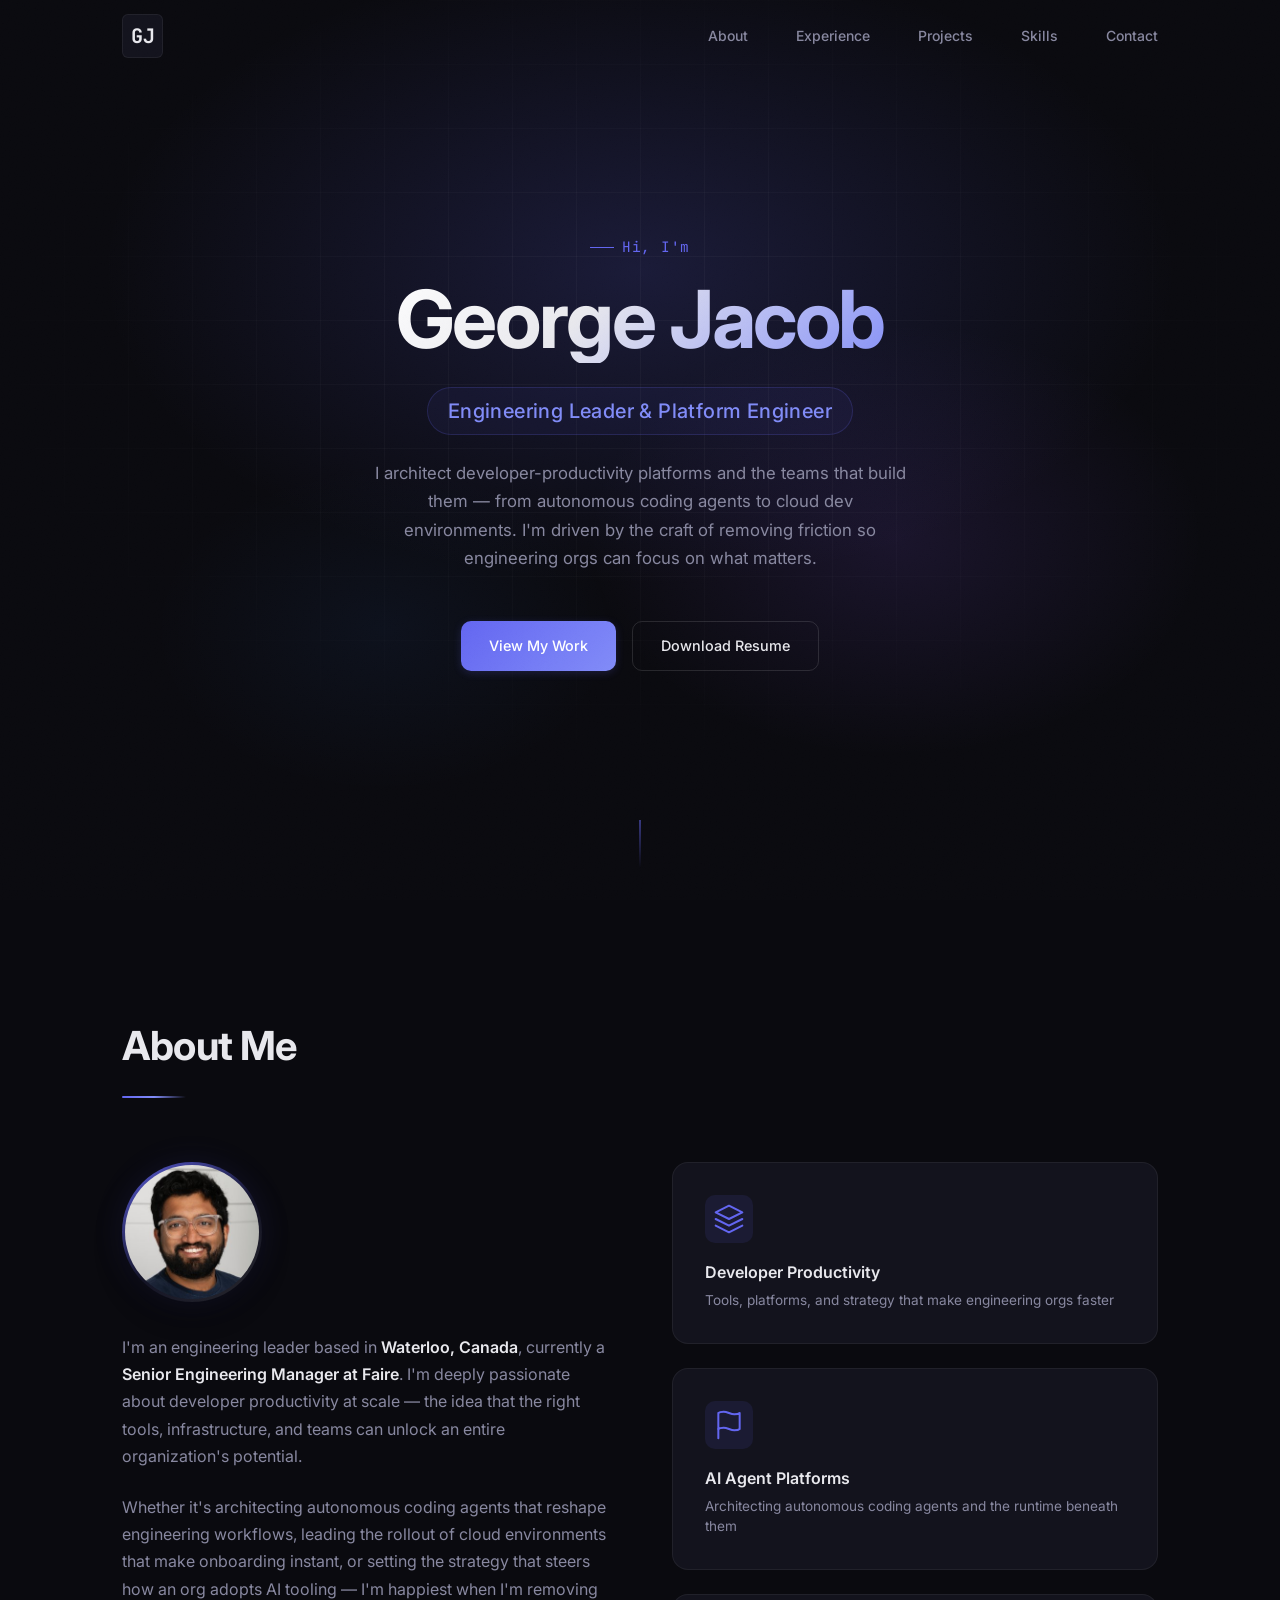
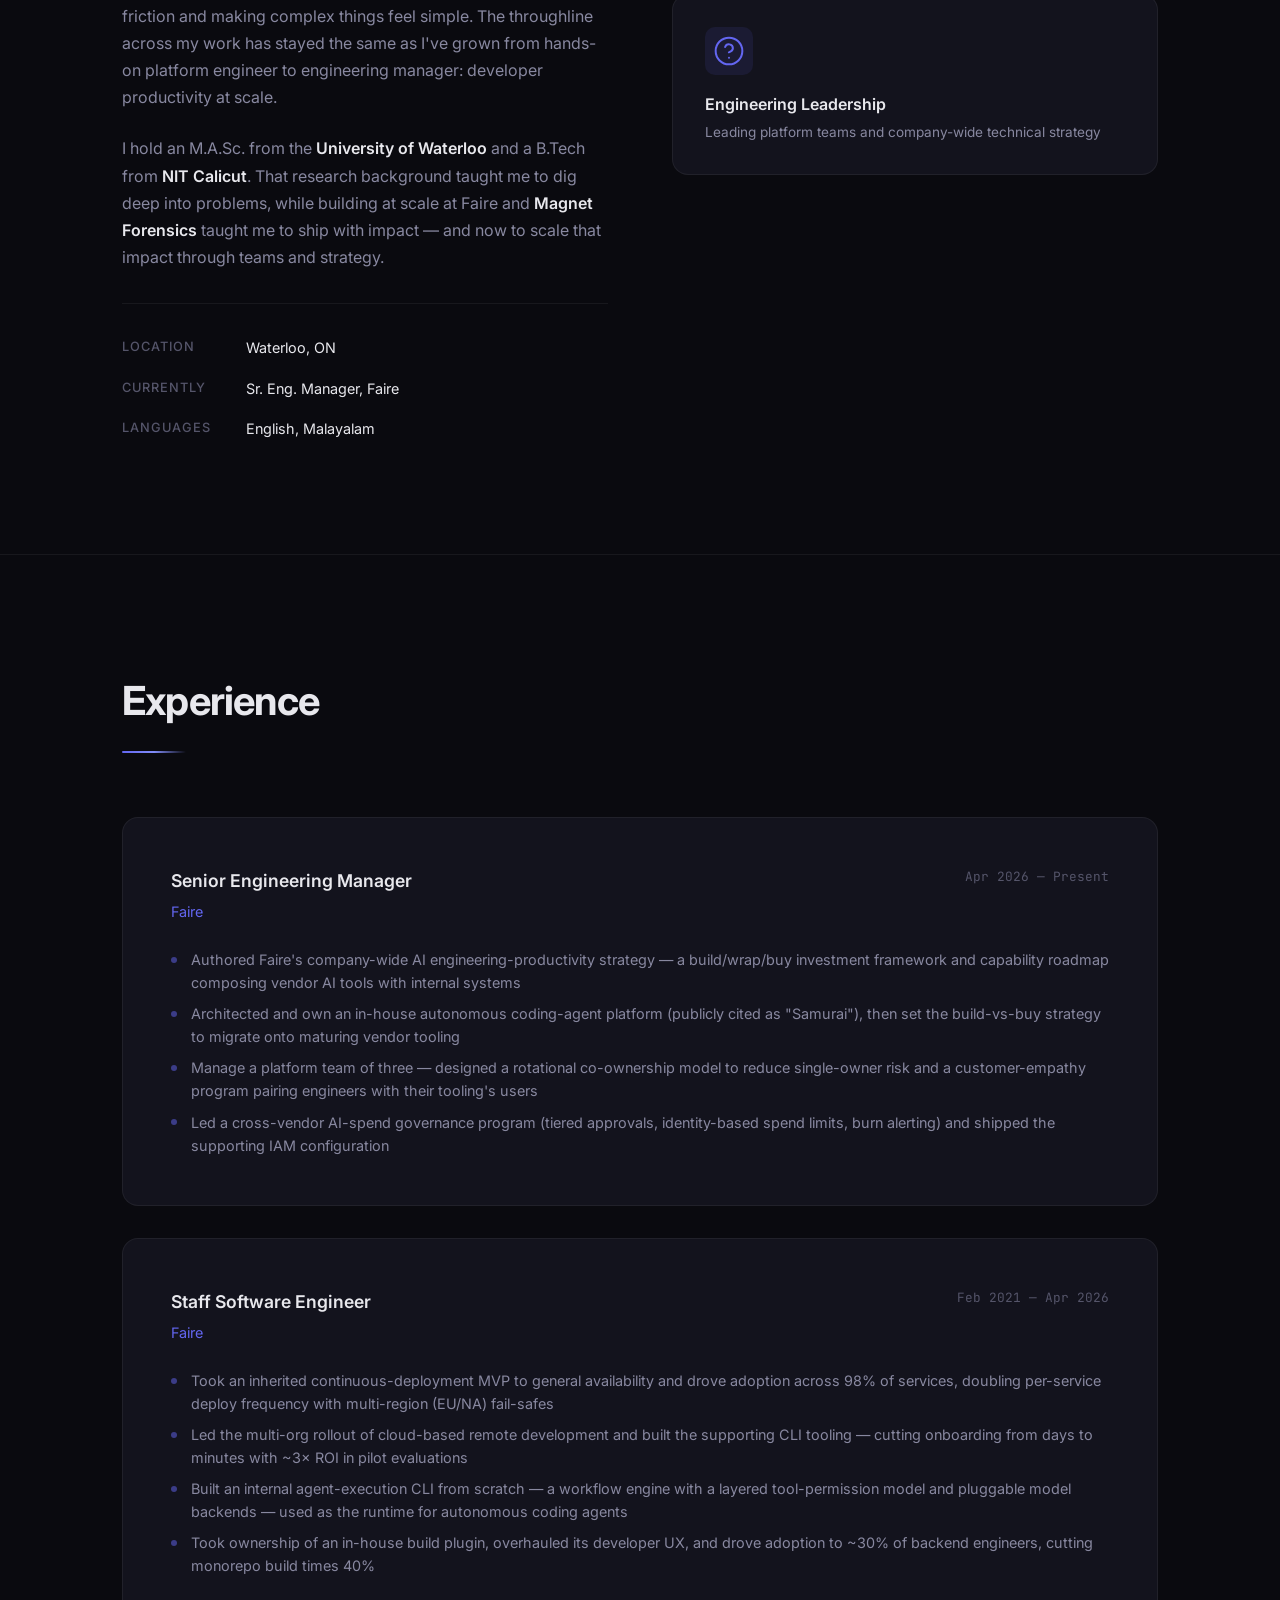
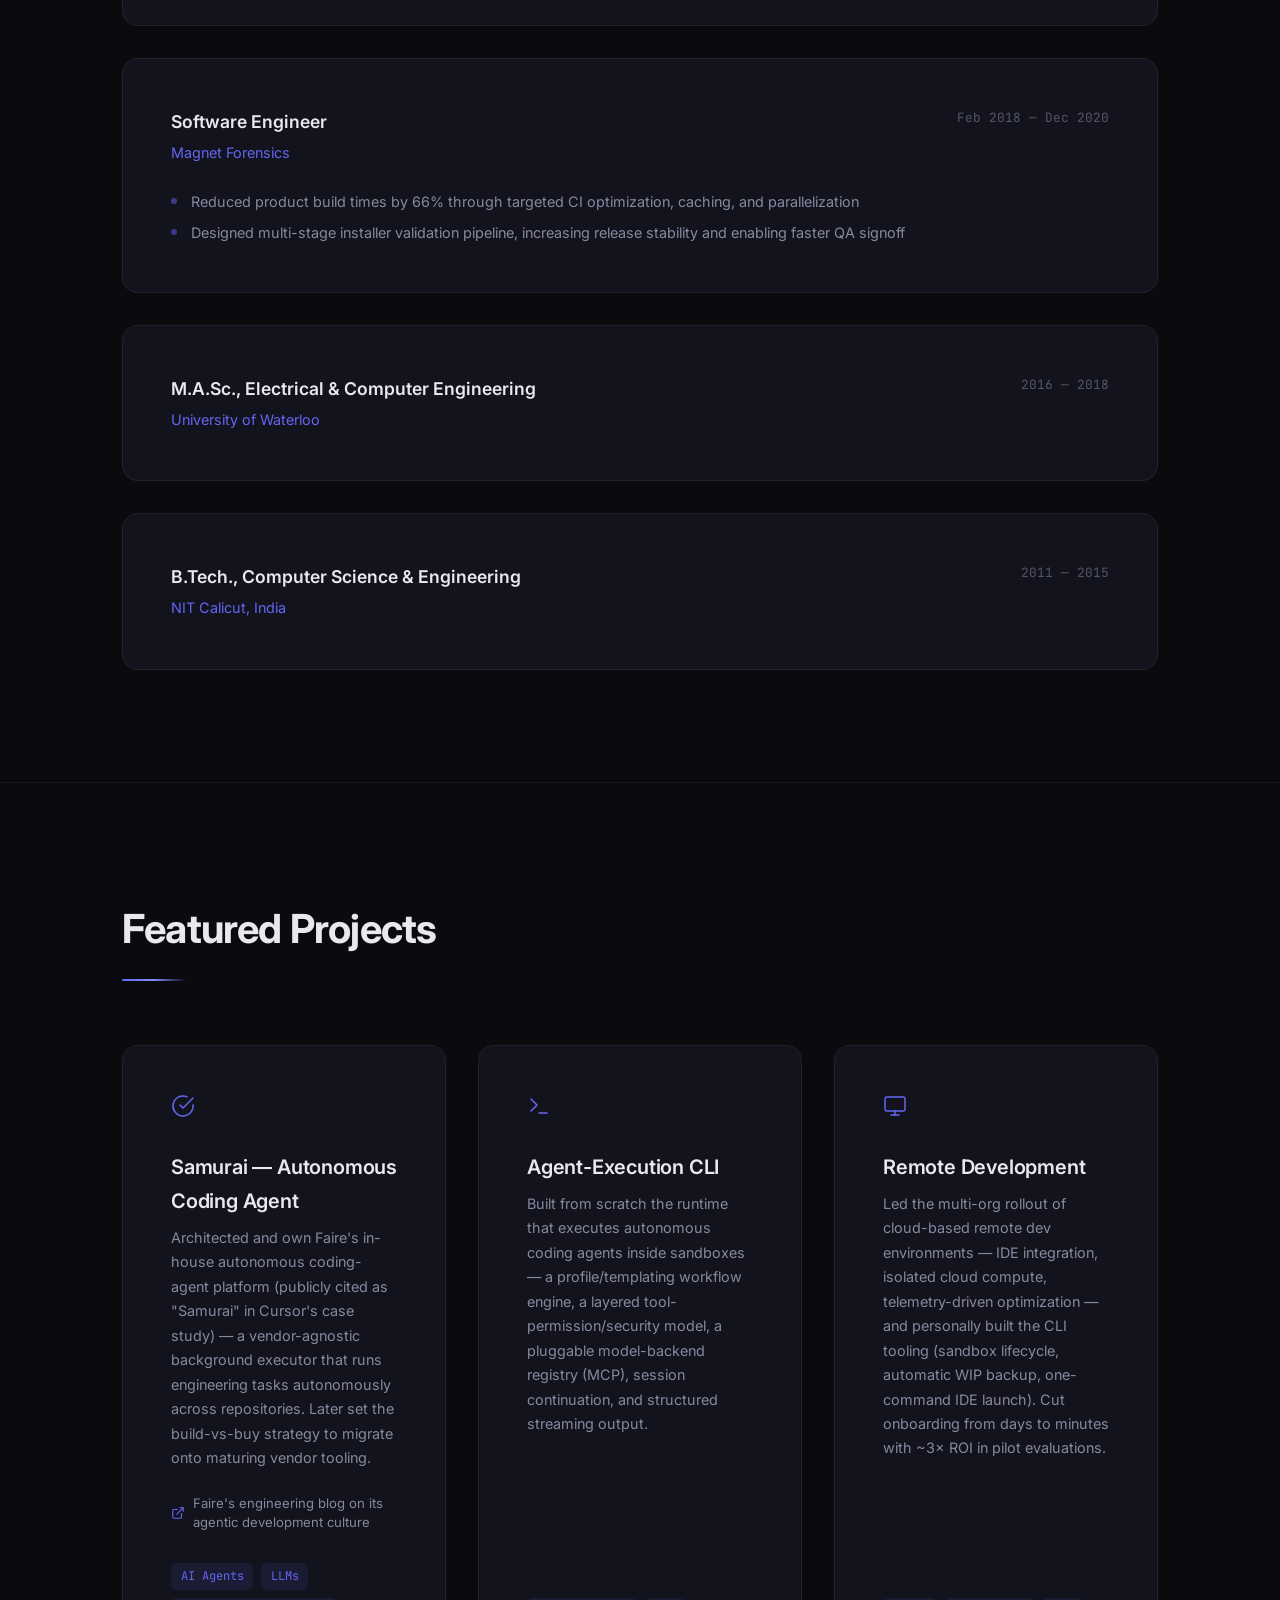
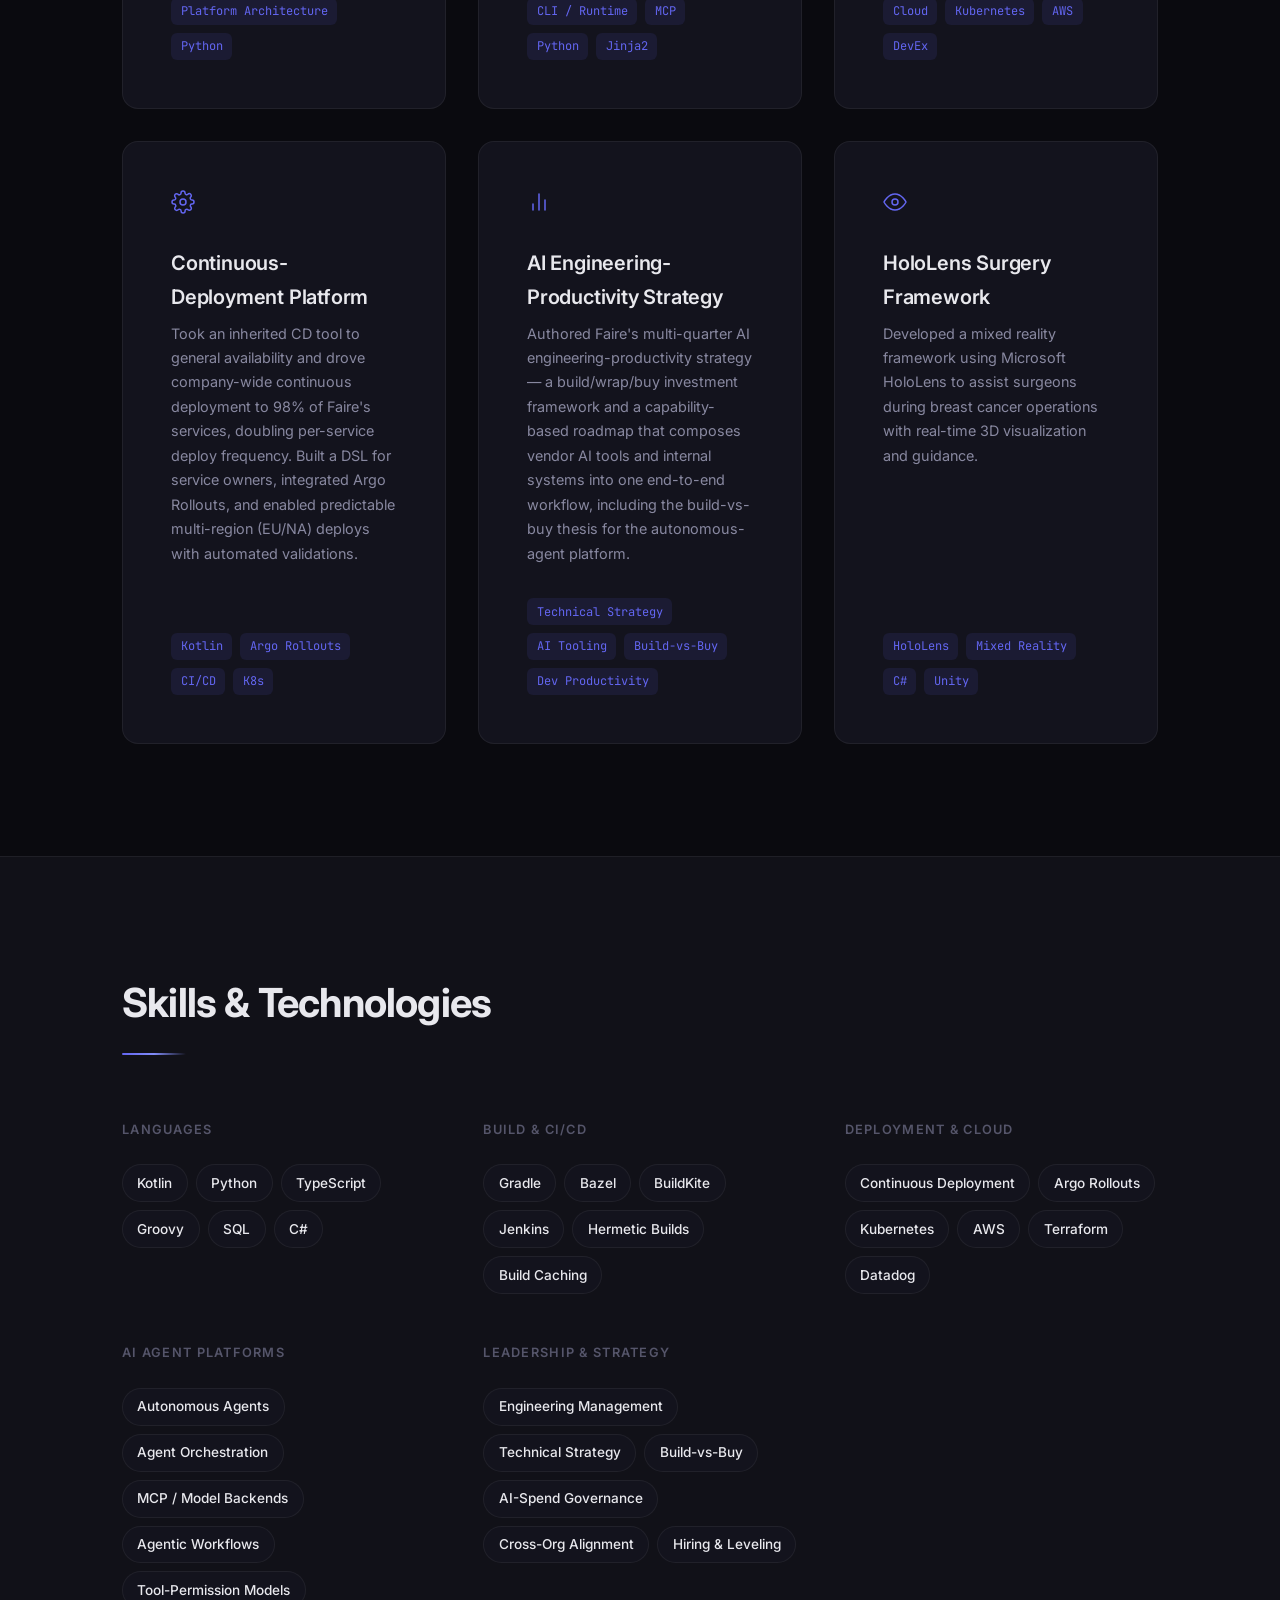
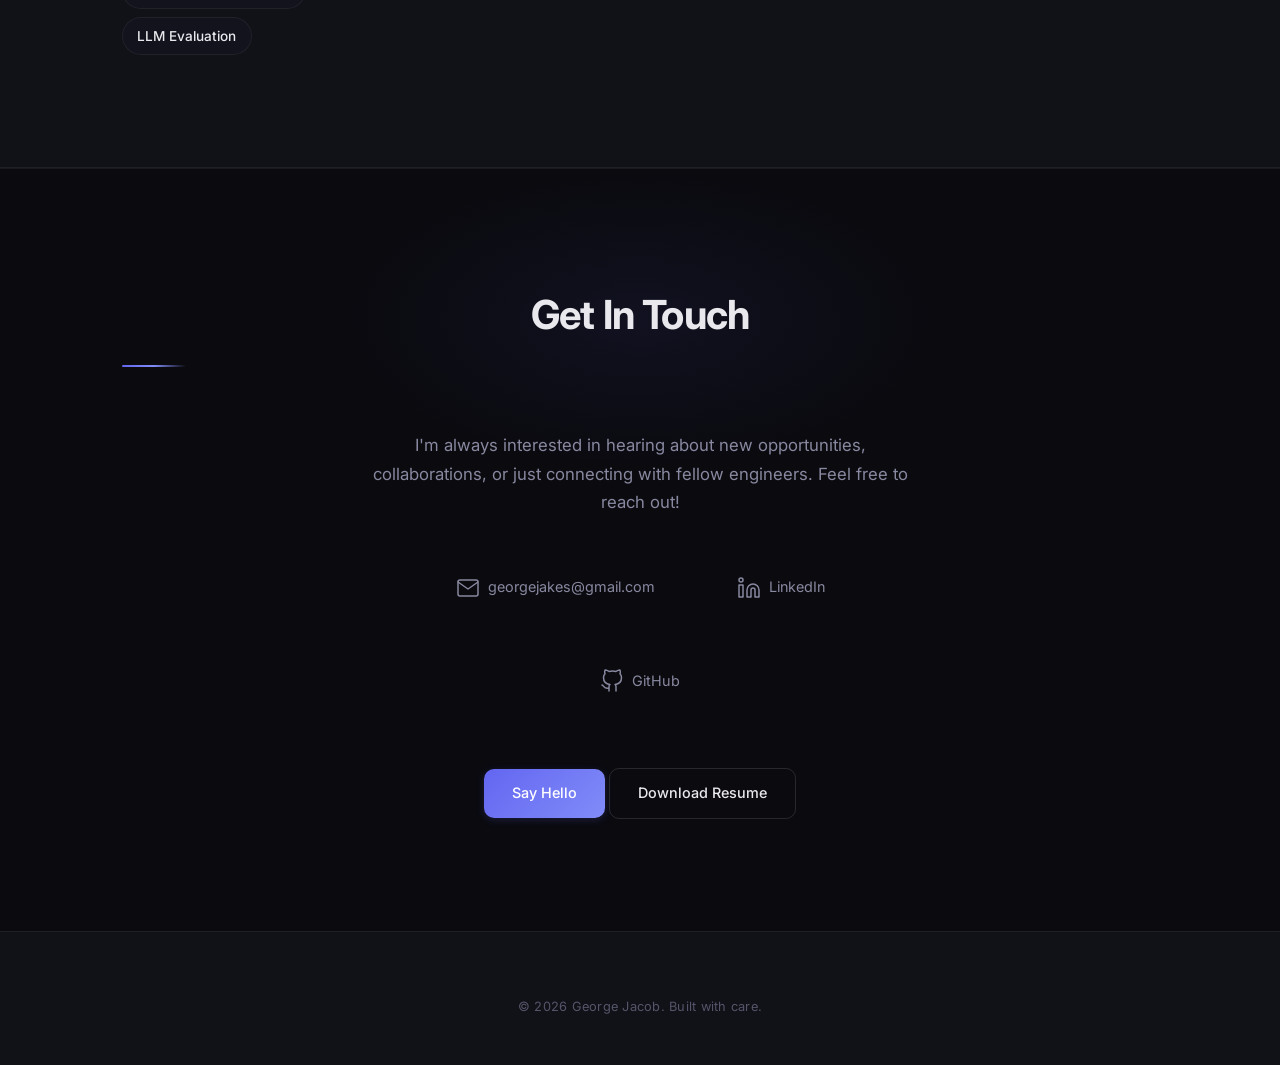
==== index.html @ d80c90ae "Add Google Scholar to sameAs, declare the published name variant The Scholar profile (verified uwate" ====
<!DOCTYPE html>
<html lang="en">
<head>
  <meta charset="UTF-8">
  <meta name="viewport" content="width=device-width, initial-scale=1.0">
  <title>George Jacob — Engineering Leader &amp; Platform Engineer</title>
  <meta name="description" content="George Jacob is a Senior Engineering Manager at Faire who architects developer-productivity platforms — autonomous coding agents, cloud dev environments, and continuous deployment — and the teams that build them.">
  <meta name="author" content="George Jacob">
  <meta name="robots" content="index, follow, max-image-preview:large, max-snippet:-1, max-video-preview:-1">
  <meta name="theme-color" content="#0a0a0f">
  <link rel="canonical" href="https://georgejacob.ca/">

  <!-- Open Graph -->
  <meta property="og:site_name" content="George Jacob">
  <meta property="og:title" content="George Jacob — Engineering Leader &amp; Platform Engineer">
  <meta property="og:description" content="Senior Engineering Manager at Faire. I architect developer-productivity platforms — from autonomous coding agents to cloud dev environments — and the teams that build them.">
  <meta property="og:image" content="https://georgejacob.ca/assets/og-image.jpg">
  <meta property="og:image:width" content="1200">
  <meta property="og:image:height" content="630">
  <meta property="og:image:alt" content="George Jacob — Engineering Leader and Platform Engineer, georgejacob.ca">
  <meta property="og:url" content="https://georgejacob.ca/">
  <meta property="og:type" content="profile">
  <meta property="og:locale" content="en_CA">
  <meta property="profile:first_name" content="George">
  <meta property="profile:last_name" content="Jacob">

  <!-- Twitter / X -->
  <meta name="twitter:card" content="summary_large_image">
  <meta name="twitter:title" content="George Jacob — Engineering Leader &amp; Platform Engineer">
  <meta name="twitter:description" content="Senior Engineering Manager at Faire. I architect developer-productivity platforms — from autonomous coding agents to cloud dev environments — and the teams that build them.">
  <meta name="twitter:image" content="https://georgejacob.ca/assets/og-image.jpg">
  <meta name="twitter:image:alt" content="George Jacob — Engineering Leader and Platform Engineer, georgejacob.ca">

  <!-- Favicon -->
  <link rel="icon" type="image/svg+xml" href="/assets/favicon.svg">

  <!--
    Structured data (schema.org). This is what lets a search engine tell this
    George Jacob apart from every other one: the `sameAs` list below is the
    signal that merges these profiles into a single entity.

    The Google Scholar profile publishes under "George Poothicottu Jacob",
    hence `alternateName` — it tells Google the two name strings are one
    person rather than two.

    TODO: add an ORCID iD to `sameAs` if you have one, plus any X/Twitter or
    writing-platform profile you publish under either name.
  -->
  <script type="application/ld+json">
  {
    "@context": "https://schema.org",
    "@graph": [
      {
        "@type": "Person",
        "@id": "https://georgejacob.ca/#person",
        "name": "George Jacob",
        "givenName": "George",
        "familyName": "Jacob",
        "alternateName": "George Poothicottu Jacob",
        "url": "https://georgejacob.ca/",
        "image": {
          "@type": "ImageObject",
          "url": "https://georgejacob.ca/assets/george-jacob.jpg",
          "width": 800,
          "height": 800
        },
        "jobTitle": "Senior Engineering Manager",
        "description": "Engineering leader and platform engineer who architects developer-productivity platforms — autonomous coding agents, cloud development environments, and continuous deployment — and the teams that build them.",
        "email": "mailto:georgejakes@gmail.com",
        "worksFor": {
          "@type": "Organization",
          "name": "Faire",
          "url": "https://www.faire.com/"
        },
        "address": {
          "@type": "PostalAddress",
          "addressLocality": "Waterloo",
          "addressRegion": "ON",
          "addressCountry": "CA"
        },
        "alumniOf": [
          {
            "@type": "CollegeOrUniversity",
            "name": "University of Waterloo",
            "url": "https://uwaterloo.ca/"
          },
          {
            "@type": "CollegeOrUniversity",
            "name": "National Institute of Technology Calicut",
            "url": "https://nitc.ac.in/"
          }
        ],
        "knowsAbout": [
          "Developer Productivity",
          "Platform Engineering",
          "AI Agent Platforms",
          "Autonomous Coding Agents",
          "Continuous Deployment",
          "Kubernetes",
          "Engineering Management",
          "Technical Strategy"
        ],
        "knowsLanguage": ["English", "Malayalam"],
        "sameAs": [
          "https://www.linkedin.com/in/georgepjacob",
          "https://github.com/geojakes",
          "https://scholar.google.com/citations?user=81fERxcAAAAJ"
        ]
      },
      {
        "@type": "WebSite",
        "@id": "https://georgejacob.ca/#website",
        "url": "https://georgejacob.ca/",
        "name": "George Jacob",
        "description": "Portfolio of George Jacob — engineering leader and platform engineer.",
        "publisher": { "@id": "https://georgejacob.ca/#person" },
        "inLanguage": "en"
      },
      {
        "@type": "ProfilePage",
        "@id": "https://georgejacob.ca/#webpage",
        "url": "https://georgejacob.ca/",
        "name": "George Jacob — Engineering Leader & Platform Engineer",
        "isPartOf": { "@id": "https://georgejacob.ca/#website" },
        "about": { "@id": "https://georgejacob.ca/#person" },
        "mainEntity": { "@id": "https://georgejacob.ca/#person" },
        "dateModified": "2026-08-27",
        "inLanguage": "en"
      }
    ]
  }
  </script>

  <!-- Fonts (non-blocking: preloaded as style, promoted to stylesheet on load) -->
  <link rel="preconnect" href="https://fonts.googleapis.com">
  <link rel="preconnect" href="https://fonts.gstatic.com" crossorigin>
  <link rel="preload" as="style" href="https://fonts.googleapis.com/css2?family=Inter:wght@400;500;600;700&family=JetBrains+Mono:wght@400;500&display=swap" onload="this.onload=null;this.rel='stylesheet'">
  <noscript><link rel="stylesheet" href="https://fonts.googleapis.com/css2?family=Inter:wght@400;500;600;700&family=JetBrains+Mono:wght@400;500&display=swap"></noscript>

  <!-- Styles -->
  <link rel="stylesheet" href="/css/style.css">

  <!--
    Scroll-reveal animations start at opacity:0 and are switched on by JS.
    Without this fallback a crawler (or anyone whose JS fails) sees an empty
    page below the hero, since every content section sits inside `.reveal`.
  -->
  <noscript>
    <style>
      .reveal,
      .reveal .project-card,
      .reveal .about__card,
      .reveal .skills__category {
        opacity: 1 !important;
        transform: none !important;
      }
    </style>
  </noscript>

  <!-- Scripts -->
  <script src="/js/main.js" defer></script>
</head>
<body>

  <!-- Navigation -->
  <header class="nav" id="nav">
    <div class="nav__container">
      <a href="#hero" class="nav__logo">GJ</a>
      <nav class="nav__menu" id="nav-menu" aria-label="Main navigation">
        <ul class="nav__list">
          <li><a href="#about" class="nav__link">About</a></li>
          <li><a href="#experience" class="nav__link">Experience</a></li>
          <li><a href="#projects" class="nav__link">Projects</a></li>
          <li><a href="#skills" class="nav__link">Skills</a></li>
          <li><a href="#contact" class="nav__link">Contact</a></li>
        </ul>
      </nav>
      <button class="nav__toggle" id="nav-toggle" aria-label="Toggle navigation" aria-expanded="false">
        <span></span>
        <span></span>
        <span></span>
      </button>
    </div>
  </header>

  <main>

    <!-- Hero -->
    <section class="hero" id="hero">
      <div class="hero__bg">
        <div class="hero__gradient"></div>
        <div class="hero__grid"></div>
      </div>
      <div class="hero__content reveal">
        <p class="hero__greeting">Hi, I'm</p>
        <h1 class="hero__name">George Jacob</h1>
        <p class="hero__title">Engineering Leader &amp; Platform Engineer</p>
        <p class="hero__tagline">I architect developer-productivity platforms and the teams that build them — from autonomous coding agents to cloud dev environments. I'm driven by the craft of removing friction so engineering orgs can focus on what matters.</p>
        <div class="hero__cta">
          <a href="#projects" class="btn btn--primary">View My Work</a>
          <a href="/assets/George_Jacob_Resume.pdf" class="btn btn--outline" download>Download Resume</a>
        </div>
      </div>
      <a href="#about" class="hero__scroll" aria-label="Scroll down">
        <div class="hero__scroll-line"></div>
      </a>
    </section>

    <!-- About -->
    <section class="section about" id="about">
      <div class="container">
        <h2 class="section__title reveal">About Me</h2>
        <div class="about__grid reveal">
          <div class="about__text">
            <figure class="about__portrait">
              <img
                class="about__portrait-img"
                src="/assets/george-jacob-280.jpg"
                srcset="/assets/george-jacob-280.jpg 280w, /assets/george-jacob-420.jpg 420w"
                sizes="140px"
                width="140"
                height="140"
                loading="lazy"
                decoding="async"
                alt="Portrait of George Jacob, Senior Engineering Manager at Faire">
            </figure>
            <p>I'm an engineering leader based in <strong>Waterloo, Canada</strong>, currently a <strong>Senior Engineering Manager at Faire</strong>. I'm deeply passionate about developer productivity at scale — the idea that the right tools, infrastructure, and teams can unlock an entire organization's potential.</p>
            <p>Whether it's architecting autonomous coding agents that reshape engineering workflows, leading the rollout of cloud environments that make onboarding instant, or setting the strategy that steers how an org adopts AI tooling — I'm happiest when I'm removing friction and making complex things feel simple. The throughline across my work has stayed the same as I've grown from hands-on platform engineer to engineering manager: developer productivity at scale.</p>
            <p>I hold an M.A.Sc. from the <strong>University of Waterloo</strong> and a B.Tech from <strong>NIT Calicut</strong>. That research background taught me to dig deep into problems, while building at scale at Faire and <strong>Magnet Forensics</strong> taught me to ship with impact — and now to scale that impact through teams and strategy.</p>
            <div class="about__details">
              <div class="about__detail">
                <span class="about__label">Location</span>
                <span class="about__value">Waterloo, ON</span>
              </div>
              <div class="about__detail">
                <span class="about__label">Currently</span>
                <span class="about__value">Sr. Eng. Manager, Faire</span>
              </div>
              <div class="about__detail">
                <span class="about__label">Languages</span>
                <span class="about__value">English, Malayalam</span>
              </div>
            </div>
          </div>
          <div class="about__visual">
            <div class="about__card">
              <div class="about__card-icon">
                <svg aria-hidden="true" width="32" height="32" viewBox="0 0 24 24" fill="none" stroke="currentColor" stroke-width="1.5" stroke-linecap="round" stroke-linejoin="round"><path d="M12 2L2 7l10 5 10-5-10-5z"/><path d="M2 17l10 5 10-5"/><path d="M2 12l10 5 10-5"/></svg>
              </div>
              <h3>Developer Productivity</h3>
              <p>Tools, platforms, and strategy that make engineering orgs faster</p>
            </div>
            <div class="about__card">
              <div class="about__card-icon">
                <svg aria-hidden="true" width="32" height="32" viewBox="0 0 24 24" fill="none" stroke="currentColor" stroke-width="1.5" stroke-linecap="round" stroke-linejoin="round"><path d="M4 15s1-1 4-1 5 2 8 2 4-1 4-1V3s-1 1-4 1-5-2-8-2-4 1-4 1z"/><line x1="4" y1="22" x2="4" y2="15"/></svg>
              </div>
              <h3>AI Agent Platforms</h3>
              <p>Architecting autonomous coding agents and the runtime beneath them</p>
            </div>
            <div class="about__card">
              <div class="about__card-icon">
                <svg aria-hidden="true" width="32" height="32" viewBox="0 0 24 24" fill="none" stroke="currentColor" stroke-width="1.5" stroke-linecap="round" stroke-linejoin="round"><circle cx="12" cy="12" r="10"/><path d="M9.09 9a3 3 0 0 1 5.83 1c0 2-3 3-3 3"/><line x1="12" y1="17" x2="12.01" y2="17"/></svg>
              </div>
              <h3>Engineering Leadership</h3>
              <p>Leading platform teams and company-wide technical strategy</p>
            </div>
          </div>
        </div>
      </div>
    </section>

    <!-- Experience -->
    <section class="section experience" id="experience">
      <div class="container">
        <h2 class="section__title reveal">Experience</h2>
        <div class="experience__timeline reveal">

          <div class="exp-card">
            <div class="exp-card__header">
              <div>
                <h3 class="exp-card__title">Senior Engineering Manager</h3>
                <p class="exp-card__company">Faire</p>
              </div>
              <span class="exp-card__date">Apr 2026 — Present</span>
            </div>
            <ul class="exp-card__list">
              <li>Authored Faire's company-wide AI engineering-productivity strategy — a build/wrap/buy investment framework and capability roadmap composing vendor AI tools with internal systems</li>
              <li>Architected and own an in-house autonomous coding-agent platform (publicly cited as "Samurai"), then set the build-vs-buy strategy to migrate onto maturing vendor tooling</li>
              <li>Manage a platform team of three — designed a rotational co-ownership model to reduce single-owner risk and a customer-empathy program pairing engineers with their tooling's users</li>
              <li>Led a cross-vendor AI-spend governance program (tiered approvals, identity-based spend limits, burn alerting) and shipped the supporting IAM configuration</li>
            </ul>
          </div>

          <div class="exp-card">
            <div class="exp-card__header">
              <div>
                <h3 class="exp-card__title">Staff Software Engineer</h3>
                <p class="exp-card__company">Faire</p>
              </div>
              <span class="exp-card__date">Feb 2021 — Apr 2026</span>
            </div>
            <ul class="exp-card__list">
              <li>Took an inherited continuous-deployment MVP to general availability and drove adoption across 98% of services, doubling per-service deploy frequency with multi-region (EU/NA) fail-safes</li>
              <li>Led the multi-org rollout of cloud-based remote development and built the supporting CLI tooling — cutting onboarding from days to minutes with ~3× ROI in pilot evaluations</li>
              <li>Built an internal agent-execution CLI from scratch — a workflow engine with a layered tool-permission model and pluggable model backends — used as the runtime for autonomous coding agents</li>
              <li>Took ownership of an in-house build plugin, overhauled its developer UX, and drove adoption to ~30% of backend engineers, cutting monorepo build times 40%</li>
            </ul>
          </div>

          <div class="exp-card">
            <div class="exp-card__header">
              <div>
                <h3 class="exp-card__title">Software Engineer</h3>
                <p class="exp-card__company">Magnet Forensics</p>
              </div>
              <span class="exp-card__date">Feb 2018 — Dec 2020</span>
            </div>
            <ul class="exp-card__list">
              <li>Reduced product build times by 66% through targeted CI optimization, caching, and parallelization</li>
              <li>Designed multi-stage installer validation pipeline, increasing release stability and enabling faster QA signoff</li>
            </ul>
          </div>

          <div class="exp-card exp-card--education">
            <div class="exp-card__header">
              <div>
                <h3 class="exp-card__title">M.A.Sc., Electrical &amp; Computer Engineering</h3>
                <p class="exp-card__company">University of Waterloo</p>
              </div>
              <span class="exp-card__date">2016 — 2018</span>
            </div>
          </div>

          <div class="exp-card exp-card--education">
            <div class="exp-card__header">
              <div>
                <h3 class="exp-card__title">B.Tech., Computer Science &amp; Engineering</h3>
                <p class="exp-card__company">NIT Calicut, India</p>
              </div>
              <span class="exp-card__date">2011 — 2015</span>
            </div>
          </div>

        </div>
      </div>
    </section>

    <!-- Projects -->
    <section class="section projects" id="projects">
      <div class="container">
        <h2 class="section__title reveal">Featured Projects</h2>
        <div class="projects__grid">

          <article class="project-card reveal">
            <div class="project-card__header">
              <svg aria-hidden="true" class="project-card__icon" width="24" height="24" viewBox="0 0 24 24" fill="none" stroke="currentColor" stroke-width="1.5" stroke-linecap="round" stroke-linejoin="round"><path d="M22 11.08V12a10 10 0 1 1-5.93-9.14"/><polyline points="22 4 12 14.01 9 11.01"/></svg>
              <div class="project-card__links">
                <!-- Add links as needed -->
              </div>
            </div>
            <h3 class="project-card__title">Samurai — Autonomous Coding Agent</h3>
            <p class="project-card__desc">Architected and own Faire's in-house autonomous coding-agent platform (publicly cited as "Samurai" in Cursor's case study) — a vendor-agnostic background executor that runs engineering tasks autonomously across repositories. Later set the build-vs-buy strategy to migrate onto maturing vendor tooling.</p>
            <a class="project-card__source" href="https://craft.faire.com/faires-agentic-development-culture-7aeb03f04bcb" target="_blank" rel="noopener noreferrer">
              <svg aria-hidden="true" width="14" height="14" viewBox="0 0 24 24" fill="none" stroke="currentColor" stroke-width="2" stroke-linecap="round" stroke-linejoin="round"><path d="M18 13v6a2 2 0 0 1-2 2H5a2 2 0 0 1-2-2V8a2 2 0 0 1 2-2h6"/><polyline points="15 3 21 3 21 9"/><line x1="10" y1="14" x2="21" y2="3"/></svg>
              <span>Faire's engineering blog on its agentic development culture</span>
            </a>
            <div class="project-card__tags">
              <span class="tag">AI Agents</span>
              <span class="tag">LLMs</span>
              <span class="tag">Platform Architecture</span>
              <span class="tag">Python</span>
            </div>
          </article>

          <article class="project-card reveal">
            <div class="project-card__header">
              <svg aria-hidden="true" class="project-card__icon" width="24" height="24" viewBox="0 0 24 24" fill="none" stroke="currentColor" stroke-width="1.5" stroke-linecap="round" stroke-linejoin="round"><polyline points="4 17 10 11 4 5"/><line x1="12" y1="19" x2="20" y2="19"/></svg>
              <div class="project-card__links"></div>
            </div>
            <h3 class="project-card__title">Agent-Execution CLI</h3>
            <p class="project-card__desc">Built from scratch the runtime that executes autonomous coding agents inside sandboxes — a profile/templating workflow engine, a layered tool-permission/security model, a pluggable model-backend registry (MCP), session continuation, and structured streaming output.</p>
            <div class="project-card__tags">
              <span class="tag">CLI / Runtime</span>
              <span class="tag">MCP</span>
              <span class="tag">Python</span>
              <span class="tag">Jinja2</span>
            </div>
          </article>

          <article class="project-card reveal">
            <div class="project-card__header">
              <svg aria-hidden="true" class="project-card__icon" width="24" height="24" viewBox="0 0 24 24" fill="none" stroke="currentColor" stroke-width="1.5" stroke-linecap="round" stroke-linejoin="round"><rect x="2" y="3" width="20" height="14" rx="2" ry="2"/><line x1="8" y1="21" x2="16" y2="21"/><line x1="12" y1="17" x2="12" y2="21"/></svg>
              <div class="project-card__links"></div>
            </div>
            <h3 class="project-card__title">Remote Development</h3>
            <p class="project-card__desc">Led the multi-org rollout of cloud-based remote dev environments — IDE integration, isolated cloud compute, telemetry-driven optimization — and personally built the CLI tooling (sandbox lifecycle, automatic WIP backup, one-command IDE launch). Cut onboarding from days to minutes with ~3× ROI in pilot evaluations.</p>
            <div class="project-card__tags">
              <span class="tag">Cloud</span>
              <span class="tag">Kubernetes</span>
              <span class="tag">AWS</span>
              <span class="tag">DevEx</span>
            </div>
          </article>

          <article class="project-card reveal">
            <div class="project-card__header">
              <svg aria-hidden="true" class="project-card__icon" width="24" height="24" viewBox="0 0 24 24" fill="none" stroke="currentColor" stroke-width="1.5" stroke-linecap="round" stroke-linejoin="round"><circle cx="12" cy="12" r="3"/><path d="M19.4 15a1.65 1.65 0 0 0 .33 1.82l.06.06a2 2 0 0 1 0 2.83 2 2 0 0 1-2.83 0l-.06-.06a1.65 1.65 0 0 0-1.82-.33 1.65 1.65 0 0 0-1 1.51V21a2 2 0 0 1-2 2 2 2 0 0 1-2-2v-.09A1.65 1.65 0 0 0 9 19.4a1.65 1.65 0 0 0-1.82.33l-.06.06a2 2 0 0 1-2.83 0 2 2 0 0 1 0-2.83l.06-.06A1.65 1.65 0 0 0 4.68 15a1.65 1.65 0 0 0-1.51-1H3a2 2 0 0 1-2-2 2 2 0 0 1 2-2h.09A1.65 1.65 0 0 0 4.6 9a1.65 1.65 0 0 0-.33-1.82l-.06-.06a2 2 0 0 1 0-2.83 2 2 0 0 1 2.83 0l.06.06A1.65 1.65 0 0 0 9 4.68a1.65 1.65 0 0 0 1-1.51V3a2 2 0 0 1 2-2 2 2 0 0 1 2 2v.09a1.65 1.65 0 0 0 1 1.51 1.65 1.65 0 0 0 1.82-.33l.06-.06a2 2 0 0 1 2.83 0 2 2 0 0 1 0 2.83l-.06.06A1.65 1.65 0 0 0 19.4 9a1.65 1.65 0 0 0 1.51 1H21a2 2 0 0 1 2 2 2 2 0 0 1-2 2h-.09a1.65 1.65 0 0 0-1.51 1z"/></svg>
              <div class="project-card__links"></div>
            </div>
            <h3 class="project-card__title">Continuous-Deployment Platform</h3>
            <p class="project-card__desc">Took an inherited CD tool to general availability and drove company-wide continuous deployment to 98% of Faire's services, doubling per-service deploy frequency. Built a DSL for service owners, integrated Argo Rollouts, and enabled predictable multi-region (EU/NA) deploys with automated validations.</p>
            <div class="project-card__tags">
              <span class="tag">Kotlin</span>
              <span class="tag">Argo Rollouts</span>
              <span class="tag">CI/CD</span>
              <span class="tag">K8s</span>
            </div>
          </article>

          <article class="project-card reveal">
            <div class="project-card__header">
              <svg aria-hidden="true" class="project-card__icon" width="24" height="24" viewBox="0 0 24 24" fill="none" stroke="currentColor" stroke-width="1.5" stroke-linecap="round" stroke-linejoin="round"><line x1="18" y1="20" x2="18" y2="10"/><line x1="12" y1="20" x2="12" y2="4"/><line x1="6" y1="20" x2="6" y2="14"/></svg>
              <div class="project-card__links"></div>
            </div>
            <h3 class="project-card__title">AI Engineering-Productivity Strategy</h3>
            <p class="project-card__desc">Authored Faire's multi-quarter AI engineering-productivity strategy — a build/wrap/buy investment framework and a capability-based roadmap that composes vendor AI tools and internal systems into one end-to-end workflow, including the build-vs-buy thesis for the autonomous-agent platform.</p>
            <div class="project-card__tags">
              <span class="tag">Technical Strategy</span>
              <span class="tag">AI Tooling</span>
              <span class="tag">Build-vs-Buy</span>
              <span class="tag">Dev Productivity</span>
            </div>
          </article>

          <article class="project-card reveal">
            <div class="project-card__header">
              <svg aria-hidden="true" class="project-card__icon" width="24" height="24" viewBox="0 0 24 24" fill="none" stroke="currentColor" stroke-width="1.5" stroke-linecap="round" stroke-linejoin="round"><path d="M1 12s4-8 11-8 11 8 11 8-4 8-11 8-11-8-11-8z"/><circle cx="12" cy="12" r="3"/></svg>
              <div class="project-card__links"></div>
            </div>
            <h3 class="project-card__title">HoloLens Surgery Framework</h3>
            <p class="project-card__desc">Developed a mixed reality framework using Microsoft HoloLens to assist surgeons during breast cancer operations with real-time 3D visualization and guidance.</p>
            <div class="project-card__tags">
              <span class="tag">HoloLens</span>
              <span class="tag">Mixed Reality</span>
              <span class="tag">C#</span>
              <span class="tag">Unity</span>
            </div>
          </article>


        </div>
      </div>
    </section>

    <!-- Skills -->
    <section class="section skills" id="skills">
      <div class="container">
        <h2 class="section__title reveal">Skills &amp; Technologies</h2>
        <div class="skills__grid reveal">

          <div class="skills__category">
            <h3 class="skills__heading">Languages</h3>
            <div class="skills__tags">
              <span class="skill-pill">Kotlin</span>
              <span class="skill-pill">Python</span>
              <span class="skill-pill">TypeScript</span>
              <span class="skill-pill">Groovy</span>
              <span class="skill-pill">SQL</span>
              <span class="skill-pill">C#</span>
            </div>
          </div>

          <div class="skills__category">
            <h3 class="skills__heading">Build &amp; CI/CD</h3>
            <div class="skills__tags">
              <span class="skill-pill">Gradle</span>
              <span class="skill-pill">Bazel</span>
              <span class="skill-pill">BuildKite</span>
              <span class="skill-pill">Jenkins</span>
              <span class="skill-pill">Hermetic Builds</span>
              <span class="skill-pill">Build Caching</span>
            </div>
          </div>

          <div class="skills__category">
            <h3 class="skills__heading">Deployment &amp; Cloud</h3>
            <div class="skills__tags">
              <span class="skill-pill">Continuous Deployment</span>
              <span class="skill-pill">Argo Rollouts</span>
              <span class="skill-pill">Kubernetes</span>
              <span class="skill-pill">AWS</span>
              <span class="skill-pill">Terraform</span>
              <span class="skill-pill">Datadog</span>
            </div>
          </div>

          <div class="skills__category">
            <h3 class="skills__heading">AI Agent Platforms</h3>
            <div class="skills__tags">
              <span class="skill-pill">Autonomous Agents</span>
              <span class="skill-pill">Agent Orchestration</span>
              <span class="skill-pill">MCP / Model Backends</span>
              <span class="skill-pill">Agentic Workflows</span>
              <span class="skill-pill">Tool-Permission Models</span>
              <span class="skill-pill">LLM Evaluation</span>
            </div>
          </div>

          <div class="skills__category">
            <h3 class="skills__heading">Leadership &amp; Strategy</h3>
            <div class="skills__tags">
              <span class="skill-pill">Engineering Management</span>
              <span class="skill-pill">Technical Strategy</span>
              <span class="skill-pill">Build-vs-Buy</span>
              <span class="skill-pill">AI-Spend Governance</span>
              <span class="skill-pill">Cross-Org Alignment</span>
              <span class="skill-pill">Hiring &amp; Leveling</span>
            </div>
          </div>

        </div>
      </div>
    </section>

    <!-- Contact -->
    <section class="section contact" id="contact">
      <div class="container">
        <h2 class="section__title reveal">Get In Touch</h2>
        <div class="contact__content reveal">
          <p class="contact__text">I'm always interested in hearing about new opportunities, collaborations, or just connecting with fellow engineers. Feel free to reach out!</p>
          <div class="contact__links">
            <a href="mailto:georgejakes@gmail.com" class="contact__link" aria-label="Email George Jacob">
              <svg aria-hidden="true" width="24" height="24" viewBox="0 0 24 24" fill="none" stroke="currentColor" stroke-width="1.5" stroke-linecap="round" stroke-linejoin="round"><path d="M4 4h16c1.1 0 2 .9 2 2v12c0 1.1-.9 2-2 2H4c-1.1 0-2-.9-2-2V6c0-1.1.9-2 2-2z"/><polyline points="22,6 12,13 2,6"/></svg>
              <span>georgejakes@gmail.com</span>
            </a>
            <a href="https://www.linkedin.com/in/georgepjacob" target="_blank" rel="me noopener noreferrer" class="contact__link" aria-label="LinkedIn profile of George Jacob">
              <svg aria-hidden="true" width="24" height="24" viewBox="0 0 24 24" fill="none" stroke="currentColor" stroke-width="1.5" stroke-linecap="round" stroke-linejoin="round"><path d="M16 8a6 6 0 0 1 6 6v7h-4v-7a2 2 0 0 0-2-2 2 2 0 0 0-2 2v7h-4v-7a6 6 0 0 1 6-6z"/><rect x="2" y="9" width="4" height="12"/><circle cx="4" cy="4" r="2"/></svg>
              <span>LinkedIn</span>
            </a>
            <a href="https://github.com/geojakes" target="_blank" rel="me noopener noreferrer" class="contact__link" aria-label="GitHub profile of George Jacob">
              <svg aria-hidden="true" width="24" height="24" viewBox="0 0 24 24" fill="none" stroke="currentColor" stroke-width="1.5" stroke-linecap="round" stroke-linejoin="round"><path d="M9 19c-5 1.5-5-2.5-7-3m14 6v-3.87a3.37 3.37 0 0 0-.94-2.61c3.14-.35 6.44-1.54 6.44-7A5.44 5.44 0 0 0 20 4.77 5.07 5.07 0 0 0 19.91 1S18.73.65 16 2.48a13.38 13.38 0 0 0-7 0C6.27.65 5.09 1 5.09 1A5.07 5.07 0 0 0 5 4.77a5.44 5.44 0 0 0-1.5 3.78c0 5.42 3.3 6.61 6.44 7A3.37 3.37 0 0 0 9 18.13V22"/></svg>
              <span>GitHub</span>
            </a>
          </div>
          <a href="mailto:georgejakes@gmail.com" class="btn btn--primary contact__btn">Say Hello</a>
          <a href="/assets/George_Jacob_Resume.pdf" class="btn btn--outline contact__btn" download>Download Resume</a>
        </div>
      </div>
    </section>

  </main>

  <!-- Footer -->
  <footer class="footer" aria-label="Site footer">
    <div class="container">
      <p>&copy; 2026 George Jacob. Built with care.</p>
    </div>
  </footer>

</body>
</html>
---- css/style.css ----
/* ============================================
   Design System — georgejacob.ca
   ============================================ */

:root {
  /* Dark theme palette */
  --bg-primary: #0a0a0f;
  --bg-secondary: #111118;
  --bg-tertiary: #1a1a2e;
  --bg-card: #13131d;
  --border-subtle: rgba(255, 255, 255, 0.06);
  --border-hover: rgba(255, 255, 255, 0.12);

  --text-primary: #e8e8ed;
  --text-secondary: #8888a0;
  --text-muted: #55556a;

  --accent: #6366f1;
  --accent-hover: #818cf8;
  --accent-subtle: rgba(99, 102, 241, 0.1);
  --accent-glow: rgba(99, 102, 241, 0.25);

  /* Typography */
  --font-sans: 'Inter', system-ui, -apple-system, sans-serif;
  --font-mono: 'JetBrains Mono', ui-monospace, monospace;

  /* Spacing */
  --space-xs: 0.25rem;
  --space-sm: 0.5rem;
  --space-md: 1rem;
  --space-lg: 1.5rem;
  --space-xl: 2rem;
  --space-2xl: 3rem;
  --space-3xl: 4rem;
  --space-4xl: 6rem;
  --space-5xl: 8rem;

  /* Misc */
  --radius-sm: 6px;
  --radius-md: 10px;
  --radius-lg: 16px;
  --radius-xl: 24px;
  --transition-fast: 150ms ease;
  --transition-base: 300ms ease;
  --transition-slow: 500ms cubic-bezier(0.16, 1, 0.3, 1);
  --nav-height: 72px;
}

/* ============================================
   Reset & Base
   ============================================ */

*, *::before, *::after {
  margin: 0;
  padding: 0;
  box-sizing: border-box;
}

html {
  scroll-behavior: smooth;
  scroll-padding-top: var(--nav-height);
}

body {
  font-family: var(--font-sans);
  font-size: 16px;
  line-height: 1.7;
  color: var(--text-primary);
  background-color: var(--bg-primary);
  -webkit-font-smoothing: antialiased;
  -moz-osx-font-smoothing: grayscale;
  overflow-x: hidden;
}

/* Subtle grain texture for premium depth */
body::after {
  content: '';
  position: fixed;
  inset: 0;
  background-image: url("data:image/svg+xml,%3Csvg viewBox='0 0 200 200' xmlns='http://www.w3.org/2000/svg'%3E%3Cfilter id='n'%3E%3CfeTurbulence type='fractalNoise' baseFrequency='0.85' numOctaves='4' stitchTiles='stitch'/%3E%3C/filter%3E%3Crect width='100%25' height='100%25' filter='url(%23n)' opacity='0.03'/%3E%3C/svg%3E");
  background-repeat: repeat;
  background-size: 200px 200px;
  pointer-events: none;
  z-index: 9999;
  opacity: 0.5;
}

a {
  color: inherit;
  text-decoration: none;
}

img {
  max-width: 100%;
  display: block;
}

ul {
  list-style: none;
}

strong {
  color: var(--text-primary);
  font-weight: 600;
}

::selection {
  background: var(--accent);
  color: white;
}

/* ============================================
   Layout
   ============================================ */

.container {
  width: 100%;
  max-width: 1100px;
  margin: 0 auto;
  padding: 0 var(--space-xl);
}

.section {
  padding: var(--space-5xl) 0;
}

@media (min-width: 769px) {
  .section {
    padding: 7rem 0;
  }
}

.section__title {
  font-size: clamp(1.75rem, 4vw, 2.5rem);
  font-weight: 700;
  margin-bottom: var(--space-3xl);
  letter-spacing: -0.02em;
  position: relative;
}

.section__title::after {
  content: '';
  display: block;
  width: 0;
  height: 2px;
  background: linear-gradient(90deg, var(--accent), #818cf8, transparent);
  border-radius: 2px;
  margin-top: var(--space-md);
  transition: width 0.8s cubic-bezier(0.16, 1, 0.3, 1) 0.2s;
}

.reveal.visible .section__title::after,
.section__title.reveal.visible::after {
  width: 64px;
}

/* ============================================
   Navigation
   ============================================ */

.nav {
  position: fixed;
  top: 0;
  left: 0;
  right: 0;
  height: var(--nav-height);
  z-index: 1000;
  transition: background var(--transition-base), border-color var(--transition-base);
  border-bottom: 1px solid transparent;
}

.nav.scrolled {
  background: rgba(10, 10, 15, 0.85);
  backdrop-filter: blur(16px);
  -webkit-backdrop-filter: blur(16px);
  border-bottom-color: var(--border-subtle);
}

.nav__container {
  max-width: 1100px;
  margin: 0 auto;
  padding: 0 var(--space-xl);
  height: 100%;
  display: flex;
  align-items: center;
  justify-content: space-between;
}

.nav__logo {
  font-size: 1.25rem;
  font-weight: 700;
  color: var(--text-primary);
  letter-spacing: -0.02em;
  transition: color var(--transition-fast), text-shadow var(--transition-fast);
  font-family: var(--font-mono);
  padding: 0.25rem 0.5rem;
  border: 1px solid var(--border-subtle);
  border-radius: var(--radius-sm);
  background: var(--bg-card);
}

.nav__logo:hover {
  color: var(--accent);
  border-color: rgba(99, 102, 241, 0.3);
  text-shadow: 0 0 16px rgba(99, 102, 241, 0.4);
}

.nav__list {
  display: flex;
  gap: var(--space-2xl);
}

.nav__link {
  font-size: 0.875rem;
  font-weight: 500;
  color: var(--text-secondary);
  transition: color var(--transition-fast);
  position: relative;
}

.nav__link::after {
  content: '';
  position: absolute;
  bottom: -4px;
  left: 0;
  width: 0;
  height: 2px;
  background: var(--accent);
  border-radius: 1px;
  transition: width var(--transition-base);
}

.nav__link:hover,
.nav__link.active {
  color: var(--text-primary);
}

.nav__link:hover::after,
.nav__link.active::after {
  width: 100%;
}

/* Mobile nav toggle */
.nav__toggle {
  display: none;
  flex-direction: column;
  gap: 5px;
  background: none;
  border: none;
  cursor: pointer;
  padding: 4px;
  z-index: 1001;
}

.nav__toggle span {
  display: block;
  width: 24px;
  height: 2px;
  background: var(--text-primary);
  border-radius: 2px;
  transition: transform var(--transition-base), opacity var(--transition-fast);
}

.nav__toggle.open span:nth-child(1) {
  transform: translateY(7px) rotate(45deg);
}

.nav__toggle.open span:nth-child(2) {
  opacity: 0;
}

.nav__toggle.open span:nth-child(3) {
  transform: translateY(-7px) rotate(-45deg);
}

/* ============================================
   Hero
   ============================================ */

.hero {
  position: relative;
  min-height: 100vh;
  display: flex;
  align-items: center;
  justify-content: center;
  overflow: hidden;
}

.hero__bg {
  position: absolute;
  inset: 0;
  z-index: 0;
}

.hero__gradient {
  position: absolute;
  inset: 0;
  background:
    radial-gradient(ellipse 60% 50% at 50% 30%, rgba(99, 102, 241, 0.18) 0%, transparent 70%),
    radial-gradient(ellipse 40% 40% at 70% 60%, rgba(139, 92, 246, 0.12) 0%, transparent 60%),
    radial-gradient(ellipse 30% 30% at 30% 70%, rgba(59, 130, 246, 0.06) 0%, transparent 60%);
  animation: heroGradientPulse 8s ease-in-out infinite alternate;
}

@keyframes heroGradientPulse {
  0% { opacity: 0.8; transform: scale(1); }
  100% { opacity: 1; transform: scale(1.05); }
}

.hero__grid {
  position: absolute;
  inset: 0;
  background-image:
    linear-gradient(rgba(255, 255, 255, 0.03) 1px, transparent 1px),
    linear-gradient(90deg, rgba(255, 255, 255, 0.03) 1px, transparent 1px);
  background-size: 64px 64px;
  mask-image: radial-gradient(ellipse 80% 70% at 50% 40%, black 20%, transparent 70%);
  -webkit-mask-image: radial-gradient(ellipse 80% 70% at 50% 40%, black 20%, transparent 70%);
}

.hero__content {
  position: relative;
  z-index: 1;
  text-align: center;
  padding: var(--space-xl);
  max-width: 720px;
}

.hero__greeting {
  font-family: var(--font-mono);
  font-size: 0.9rem;
  color: var(--accent);
  margin-bottom: var(--space-md);
  letter-spacing: 0.05em;
  display: inline-flex;
  align-items: center;
  gap: 0.5rem;
}

.hero__greeting::before {
  content: '';
  display: inline-block;
  width: 24px;
  height: 1px;
  background: var(--accent);
}

.hero__name {
  font-size: clamp(2.5rem, 8vw, 5rem);
  font-weight: 700;
  letter-spacing: -0.03em;
  line-height: 1.1;
  background: linear-gradient(135deg, #ffffff 0%, var(--text-primary) 40%, var(--accent-hover) 100%);
  -webkit-background-clip: text;
  -webkit-text-fill-color: transparent;
  background-clip: text;
}

.hero__title {
  font-size: clamp(1rem, 2.5vw, 1.25rem);
  color: var(--accent-hover);
  margin-top: var(--space-lg);
  font-weight: 500;
  display: inline-block;
  padding: 0.35rem 1.25rem;
  border: 1px solid rgba(99, 102, 241, 0.2);
  border-radius: var(--radius-xl);
  background: rgba(99, 102, 241, 0.06);
  letter-spacing: 0.02em;
}

.hero__tagline {
  font-size: 1.05rem;
  color: var(--text-secondary);
  margin-top: var(--space-lg);
  max-width: 540px;
  margin-left: auto;
  margin-right: auto;
  line-height: 1.7;
}

.hero__cta {
  display: flex;
  gap: var(--space-md);
  justify-content: center;
  margin-top: var(--space-2xl);
  flex-wrap: wrap;
}

.hero__scroll {
  position: absolute;
  bottom: 2rem;
  left: 50%;
  transform: translateX(-50%);
  z-index: 2;
  display: flex;
  flex-direction: column;
  align-items: center;
  gap: 0.5rem;
}

.hero__scroll-line {
  width: 1px;
  height: 48px;
  background: linear-gradient(to bottom, var(--accent), transparent);
  animation: scrollPulse 2s ease-in-out infinite;
}

@keyframes scrollPulse {
  0%, 100% { opacity: 0.4; transform: scaleY(0.6); transform-origin: top; }
  50% { opacity: 1; transform: scaleY(1); transform-origin: top; }
}

/* ============================================
   Buttons
   ============================================ */

.btn {
  display: inline-flex;
  align-items: center;
  gap: var(--space-sm);
  padding: 0.75rem 1.75rem;
  font-size: 0.9rem;
  font-weight: 500;
  border-radius: var(--radius-md);
  transition: all var(--transition-base);
  cursor: pointer;
  border: none;
  font-family: var(--font-sans);
}

.btn--primary {
  background: linear-gradient(135deg, var(--accent) 0%, #818cf8 100%);
  color: white;
  box-shadow: 0 2px 8px rgba(99, 102, 241, 0.2);
  position: relative;
}

.btn--primary:hover {
  transform: translateY(-2px);
  box-shadow: 0 8px 32px rgba(99, 102, 241, 0.4), 0 0 0 1px rgba(99, 102, 241, 0.3);
}

.btn--primary:active {
  transform: translateY(0);
  box-shadow: 0 2px 8px rgba(99, 102, 241, 0.2);
}

.btn--outline {
  background: transparent;
  color: var(--text-primary);
  border: 1px solid var(--border-hover);
  position: relative;
}

.btn--outline:hover {
  border-color: var(--accent);
  color: var(--accent);
  transform: translateY(-2px);
  box-shadow: 0 4px 16px rgba(99, 102, 241, 0.1);
}

.btn--outline:active {
  transform: translateY(0);
}

/* ============================================
   About
   ============================================ */

.about__grid {
  display: grid;
  grid-template-columns: 1fr 1fr;
  gap: var(--space-3xl);
  align-items: start;
}

.about__portrait {
  width: 140px;
  height: 140px;
  margin-bottom: var(--space-xl);
  border-radius: 50%;
  padding: 3px;
  background: linear-gradient(145deg, rgba(99, 102, 241, 0.9), rgba(99, 102, 241, 0.1) 55%, var(--border-hover));
  box-shadow: 0 0 32px var(--accent-subtle), 0 12px 28px rgba(0, 0, 0, 0.28);
}

.about__portrait-img {
  display: block;
  width: 100%;
  height: 100%;
  border-radius: 50%;
  object-fit: cover;
  background: var(--bg-card);
}

.about__text p {
  color: var(--text-secondary);
  margin-bottom: var(--space-lg);
}

.about__details {
  display: flex;
  flex-direction: column;
  gap: var(--space-md);
  margin-top: var(--space-xl);
  padding-top: var(--space-xl);
  border-top: 1px solid var(--border-subtle);
}

.about__detail {
  display: flex;
  gap: var(--space-lg);
}

.about__label {
  font-size: 0.8rem;
  font-weight: 500;
  text-transform: uppercase;
  letter-spacing: 0.08em;
  color: var(--text-muted);
  min-width: 100px;
}

.about__value {
  font-size: 0.9rem;
  color: var(--text-primary);
}

.about__visual {
  display: flex;
  flex-direction: column;
  gap: var(--space-lg);
}

.about__card {
  padding: var(--space-xl);
  background: var(--bg-card);
  border: 1px solid var(--border-subtle);
  border-radius: var(--radius-lg);
  transition: border-color var(--transition-base), transform var(--transition-base), box-shadow var(--transition-base);
}

.about__card:hover {
  border-color: rgba(99, 102, 241, 0.2);
  transform: translateY(-2px);
  box-shadow: 0 8px 24px rgba(0, 0, 0, 0.2);
}

.about__card-icon {
  color: var(--accent);
  margin-bottom: var(--space-md);
  width: 48px;
  height: 48px;
  display: flex;
  align-items: center;
  justify-content: center;
  background: var(--accent-subtle);
  border-radius: var(--radius-md);
  transition: box-shadow var(--transition-base);
}

.about__card:hover .about__card-icon {
  box-shadow: 0 0 20px rgba(99, 102, 241, 0.2);
}

.about__card h3 {
  font-size: 1rem;
  font-weight: 600;
  margin-bottom: var(--space-xs);
}

.about__card p {
  font-size: 0.85rem;
  color: var(--text-secondary);
  line-height: 1.5;
}

/* ============================================
   Projects
   ============================================ */

.projects__grid {
  display: grid;
  grid-template-columns: repeat(3, 1fr);
  gap: var(--space-xl);
}

@media (min-width: 769px) and (max-width: 1100px) {
  .projects__grid {
    grid-template-columns: repeat(2, 1fr);
  }
}

.project-card {
  background: var(--bg-card);
  border: 1px solid var(--border-subtle);
  border-radius: var(--radius-lg);
  padding: var(--space-2xl);
  transition: border-color var(--transition-base), transform var(--transition-slow), box-shadow var(--transition-base), background var(--transition-base);
  display: flex;
  flex-direction: column;
  position: relative;
  overflow: hidden;
}

.project-card::before {
  content: '';
  position: absolute;
  top: 0;
  left: 0;
  right: 0;
  height: 2px;
  background: linear-gradient(90deg, transparent, var(--accent), transparent);
  opacity: 0;
  transition: opacity var(--transition-base);
}

.project-card:hover {
  border-color: rgba(99, 102, 241, 0.3);
  transform: translateY(-4px);
  box-shadow:
    0 16px 48px rgba(99, 102, 241, 0.1),
    0 0 0 1px rgba(99, 102, 241, 0.1),
    inset 0 1px 0 0 rgba(255, 255, 255, 0.03);
  background: linear-gradient(180deg, rgba(99, 102, 241, 0.04) 0%, var(--bg-card) 40%);
}

.project-card:hover::before {
  opacity: 1;
}

.project-card__header {
  display: flex;
  justify-content: space-between;
  align-items: center;
  margin-bottom: var(--space-xl);
}

.project-card__icon {
  color: var(--accent);
}

.project-card__title {
  font-size: 1.25rem;
  font-weight: 600;
  margin-bottom: var(--space-sm);
  letter-spacing: -0.01em;
  transition: color var(--transition-fast);
}

.project-card:hover .project-card__title {
  color: var(--accent-hover);
}

.project-card__desc {
  font-size: 0.9rem;
  color: var(--text-secondary);
  line-height: 1.7;
  flex-grow: 1;
}

.project-card__source {
  display: inline-flex;
  align-items: center;
  gap: var(--space-sm);
  margin-top: var(--space-lg);
  font-size: 0.82rem;
  line-height: 1.4;
  color: var(--text-secondary);
  text-decoration: none;
  transition: color var(--transition-fast);
}

.project-card__source svg {
  flex-shrink: 0;
  color: var(--accent);
}

.project-card__source:hover {
  color: var(--accent-hover);
}

.project-card__source:hover span {
  text-decoration: underline;
  text-underline-offset: 3px;
}

.project-card__tags {
  display: flex;
  flex-wrap: wrap;
  gap: var(--space-sm);
  margin-top: var(--space-xl);
}

.tag {
  font-family: var(--font-mono);
  font-size: 0.75rem;
  color: var(--accent);
  background: var(--accent-subtle);
  padding: 0.2rem 0.6rem;
  border-radius: var(--radius-sm);
}

/* ============================================
   Skills
   ============================================ */

.skills__grid {
  display: grid;
  grid-template-columns: repeat(auto-fit, minmax(240px, 1fr));
  gap: var(--space-2xl);
}

.skills__heading {
  font-size: 0.8rem;
  font-weight: 600;
  text-transform: uppercase;
  letter-spacing: 0.1em;
  color: var(--text-muted);
  margin-bottom: var(--space-lg);
}

.skills__tags {
  display: flex;
  flex-wrap: wrap;
  gap: var(--space-sm);
}

.skill-pill {
  font-size: 0.85rem;
  font-weight: 500;
  color: var(--text-primary);
  background: var(--bg-card);
  border: 1px solid var(--border-subtle);
  padding: 0.4rem 0.9rem;
  border-radius: var(--radius-xl);
  transition: border-color var(--transition-fast), transform var(--transition-fast), background var(--transition-fast);
  cursor: default;
}

.skill-pill:hover {
  border-color: var(--accent);
  background: var(--accent-subtle);
  transform: translateY(-2px);
  box-shadow: 0 4px 12px rgba(99, 102, 241, 0.15);
}

/* Alternate section background for skills */
.skills {
  background: var(--bg-secondary);
  border-top: 1px solid var(--border-subtle);
  border-bottom: 1px solid var(--border-subtle);
}

/* ============================================
   Contact
   ============================================ */

.contact {
  text-align: center;
  position: relative;
  overflow: hidden;
}

.contact::before {
  content: '';
  position: absolute;
  top: 0;
  left: 50%;
  transform: translateX(-50%);
  width: 600px;
  height: 300px;
  background: radial-gradient(ellipse at center, rgba(99, 102, 241, 0.08) 0%, transparent 70%);
  pointer-events: none;
}

.contact__content {
  max-width: 560px;
  margin: 0 auto;
}

.contact__text {
  font-size: 1.05rem;
  color: var(--text-secondary);
  margin-bottom: var(--space-2xl);
}

.contact__links {
  display: flex;
  justify-content: center;
  gap: var(--space-2xl);
  margin-bottom: var(--space-2xl);
  flex-wrap: wrap;
}

.contact__link {
  display: flex;
  align-items: center;
  gap: var(--space-sm);
  color: var(--text-secondary);
  font-size: 0.9rem;
  transition: color var(--transition-fast), background var(--transition-fast), transform var(--transition-fast);
  padding: 0.6rem 1rem;
  border-radius: var(--radius-md);
  border: 1px solid transparent;
}

.contact__link:hover {
  color: var(--accent);
  background: var(--accent-subtle);
  border-color: rgba(99, 102, 241, 0.15);
  transform: translateY(-2px);
}

.contact__link svg {
  flex-shrink: 0;
}

.contact__btn {
  margin-top: var(--space-md);
}

/* ============================================
   Footer
   ============================================ */

.footer {
  padding: var(--space-3xl) 0 var(--space-2xl);
  text-align: center;
  border-top: 1px solid var(--border-subtle);
  background: var(--bg-secondary);
}

.footer p {
  font-size: 0.8rem;
  color: var(--text-muted);
  letter-spacing: 0.02em;
}

.footer a {
  color: var(--text-secondary);
  transition: color var(--transition-fast);
}

.footer a:hover {
  color: var(--accent);
}

/* ============================================
   Scroll Reveal Animations
   ============================================ */

.reveal {
  opacity: 0;
  transform: translateY(24px);
  transition: opacity 0.7s cubic-bezier(0.16, 1, 0.3, 1), transform 0.7s cubic-bezier(0.16, 1, 0.3, 1);
}

.reveal.visible {
  opacity: 1;
  transform: translateY(0);
}

/* Stagger children within reveal containers */
.reveal .project-card,
.reveal .about__card,
.reveal .skills__category {
  opacity: 0;
  transform: translateY(16px);
  transition: opacity 0.5s cubic-bezier(0.16, 1, 0.3, 1), transform 0.5s cubic-bezier(0.16, 1, 0.3, 1);
}

.reveal.visible .project-card,
.reveal.visible .about__card,
.reveal.visible .skills__category {
  opacity: 1;
  transform: translateY(0);
}

.reveal.visible .project-card:nth-child(1),
.reveal.visible .about__card:nth-child(1),
.reveal.visible .skills__category:nth-child(1) { transition-delay: 0.05s; }
.reveal.visible .project-card:nth-child(2),
.reveal.visible .about__card:nth-child(2),
.reveal.visible .skills__category:nth-child(2) { transition-delay: 0.1s; }
.reveal.visible .project-card:nth-child(3),
.reveal.visible .about__card:nth-child(3),
.reveal.visible .skills__category:nth-child(3) { transition-delay: 0.15s; }
.reveal.visible .project-card:nth-child(4),
.reveal.visible .skills__category:nth-child(4) { transition-delay: 0.2s; }
.reveal.visible .project-card:nth-child(5) { transition-delay: 0.25s; }

/* ============================================
   Responsive
   ============================================ */

@media (max-width: 768px) {
  :root {
    --nav-height: 64px;
  }

  .nav__toggle {
    display: flex;
  }

  .nav__menu {
    position: fixed;
    top: 0;
    right: -100%;
    width: 280px;
    height: 100vh;
    background: var(--bg-secondary);
    border-left: 1px solid var(--border-subtle);
    padding: calc(var(--nav-height) + var(--space-xl)) var(--space-2xl) var(--space-2xl);
    transition: right var(--transition-slow);
    z-index: 999;
  }

  .nav__menu.open {
    right: 0;
  }

  .nav__list {
    flex-direction: column;
    gap: var(--space-xl);
  }

  .nav__link {
    font-size: 1.1rem;
  }

  .section {
    padding: var(--space-3xl) 0;
  }

  .about__grid {
    grid-template-columns: 1fr;
  }

  .projects__grid {
    grid-template-columns: 1fr;
  }

  .skills__grid {
    grid-template-columns: 1fr 1fr;
  }

  .contact__links {
    flex-direction: column;
    align-items: center;
    gap: var(--space-lg);
  }

  .hero__name {
    font-size: clamp(2rem, 10vw, 3.5rem);
  }

  .hero__scroll {
    display: none;
  }

  .cursor-glow {
    display: none;
  }
}

@media (max-width: 480px) {
  .container {
    padding: 0 var(--space-lg);
  }

  .skills__grid {
    grid-template-columns: 1fr;
  }

  .project-card {
    padding: var(--space-xl);
  }
}

/* ============================================
   Mobile menu overlay
   ============================================ */

.nav__overlay {
  position: fixed;
  inset: 0;
  background: rgba(0, 0, 0, 0.5);
  opacity: 0;
  visibility: hidden;
  transition: opacity var(--transition-base), visibility var(--transition-base);
  z-index: 998;
}

.nav__overlay.open {
  opacity: 1;
  visibility: visible;
}

/* ============================================
   Extra Polish
   ============================================ */

/* project-card ::before defined in Projects section above */

.section + .section {
  border-top: 1px solid var(--border-subtle);
}

a:focus-visible,
button:focus-visible {
  outline: 2px solid var(--accent);
  outline-offset: 3px;
  border-radius: 4px;
}

@media (prefers-reduced-motion: reduce) {
  *, *::before, *::after {
    animation-duration: 0.01ms !important;
    animation-iteration-count: 1 !important;
    transition-duration: 0.01ms !important;
  }
  html { scroll-behavior: auto; }
  .reveal { opacity: 1; transform: none; }
  .reveal .project-card,
  .reveal .about__card,
  .reveal .skills__category { opacity: 1; transform: none; }
}

.about__card {
  position: relative;
  overflow: hidden;
}

.about__card::after {
  content: '';
  position: absolute;
  top: 0;
  left: 0;
  width: 100%;
  height: 2px;
  background: linear-gradient(90deg, var(--accent), transparent);
  opacity: 0;
  transition: opacity var(--transition-base);
}

.about__card:hover::after {
  opacity: 1;
}

/* contact ::before defined in Contact section above */

.contact .container {
  position: relative;
  z-index: 1;
}

.contact__link span {
  position: relative;
}

.contact__link span::after {
  content: '';
  position: absolute;
  bottom: -2px;
  left: 0;
  width: 0;
  height: 1px;
  background: var(--accent);
  transition: width var(--transition-base);
}

.contact__link:hover span::after {
  width: 100%;
}

/* ============================================
   Experience Timeline
   ============================================ */

.experience__timeline {
  display: flex;
  flex-direction: column;
  gap: var(--space-xl);
}

.exp-card {
  background: var(--bg-card);
  border: 1px solid var(--border-subtle);
  border-radius: var(--radius-lg);
  padding: var(--space-2xl);
  transition: border-color var(--transition-base);
  position: relative;
}

.exp-card:hover {
  border-color: var(--border-hover);
}

.exp-card__header {
  display: flex;
  justify-content: space-between;
  align-items: flex-start;
  gap: var(--space-lg);
  margin-bottom: var(--space-lg);
}

.exp-card__title {
  font-size: 1.1rem;
  font-weight: 600;
}

.exp-card__company {
  font-size: 0.9rem;
  color: var(--accent);
  margin-top: var(--space-xs);
}

.exp-card__date {
  font-family: var(--font-mono);
  font-size: 0.8rem;
  color: var(--text-muted);
  white-space: nowrap;
  flex-shrink: 0;
}

.exp-card__list {
  list-style: none;
  display: flex;
  flex-direction: column;
  gap: var(--space-sm);
}

.exp-card__list li {
  font-size: 0.9rem;
  color: var(--text-secondary);
  line-height: 1.6;
  padding-left: 1.25rem;
  position: relative;
}

.exp-card__list li::before {
  content: '';
  position: absolute;
  left: 0;
  top: 0.6em;
  width: 6px;
  height: 6px;
  border-radius: 50%;
  background: var(--accent);
  opacity: 0.5;
}

.exp-card--education .exp-card__header {
  margin-bottom: 0;
}

@media (max-width: 768px) {
  .exp-card__header {
    flex-direction: column;
    gap: var(--space-xs);
  }

  .exp-card__date {
    font-size: 0.75rem;
  }
}

/* ============================================
   Cursor Glow & Card Spotlight
   ============================================ */

.cursor-glow {
  position: fixed;
  top: 0;
  left: 0;
  width: 400px;
  height: 400px;
  background: radial-gradient(circle, rgba(99, 102, 241, 0.06) 0%, transparent 70%);
  border-radius: 50%;
  pointer-events: none;
  z-index: 9998;
  will-change: transform;
}

/* Card internal spotlight on hover */
.project-card::after {
  content: '';
  position: absolute;
  inset: 0;
  border-radius: var(--radius-lg);
  background: radial-gradient(
    300px circle at var(--spotlight-x, 50%) var(--spotlight-y, 50%),
    rgba(99, 102, 241, 0.06) 0%,
    transparent 100%
  );
  opacity: 0;
  transition: opacity var(--transition-base);
  pointer-events: none;
}

.project-card:hover::after {
  opacity: 1;
}

/* ============================================
   Smooth page transitions & extra animation
   ============================================ */

/* Staggered hero entrance */
.hero__content.visible .hero__greeting {
  animation: fadeSlideUp 0.6s cubic-bezier(0.16, 1, 0.3, 1) 0.1s both;
}
.hero__content.visible .hero__name {
  animation: fadeSlideUp 0.6s cubic-bezier(0.16, 1, 0.3, 1) 0.2s both;
}
.hero__content.visible .hero__title {
  animation: fadeSlideUp 0.6s cubic-bezier(0.16, 1, 0.3, 1) 0.35s both;
}
.hero__content.visible .hero__tagline {
  animation: fadeSlideUp 0.6s cubic-bezier(0.16, 1, 0.3, 1) 0.45s both;
}
.hero__content.visible .hero__cta {
  animation: fadeSlideUp 0.6s cubic-bezier(0.16, 1, 0.3, 1) 0.55s both;
}

@keyframes fadeSlideUp {
  from {
    opacity: 0;
    transform: translateY(20px);
  }
  to {
    opacity: 1;
    transform: translateY(0);
  }
}
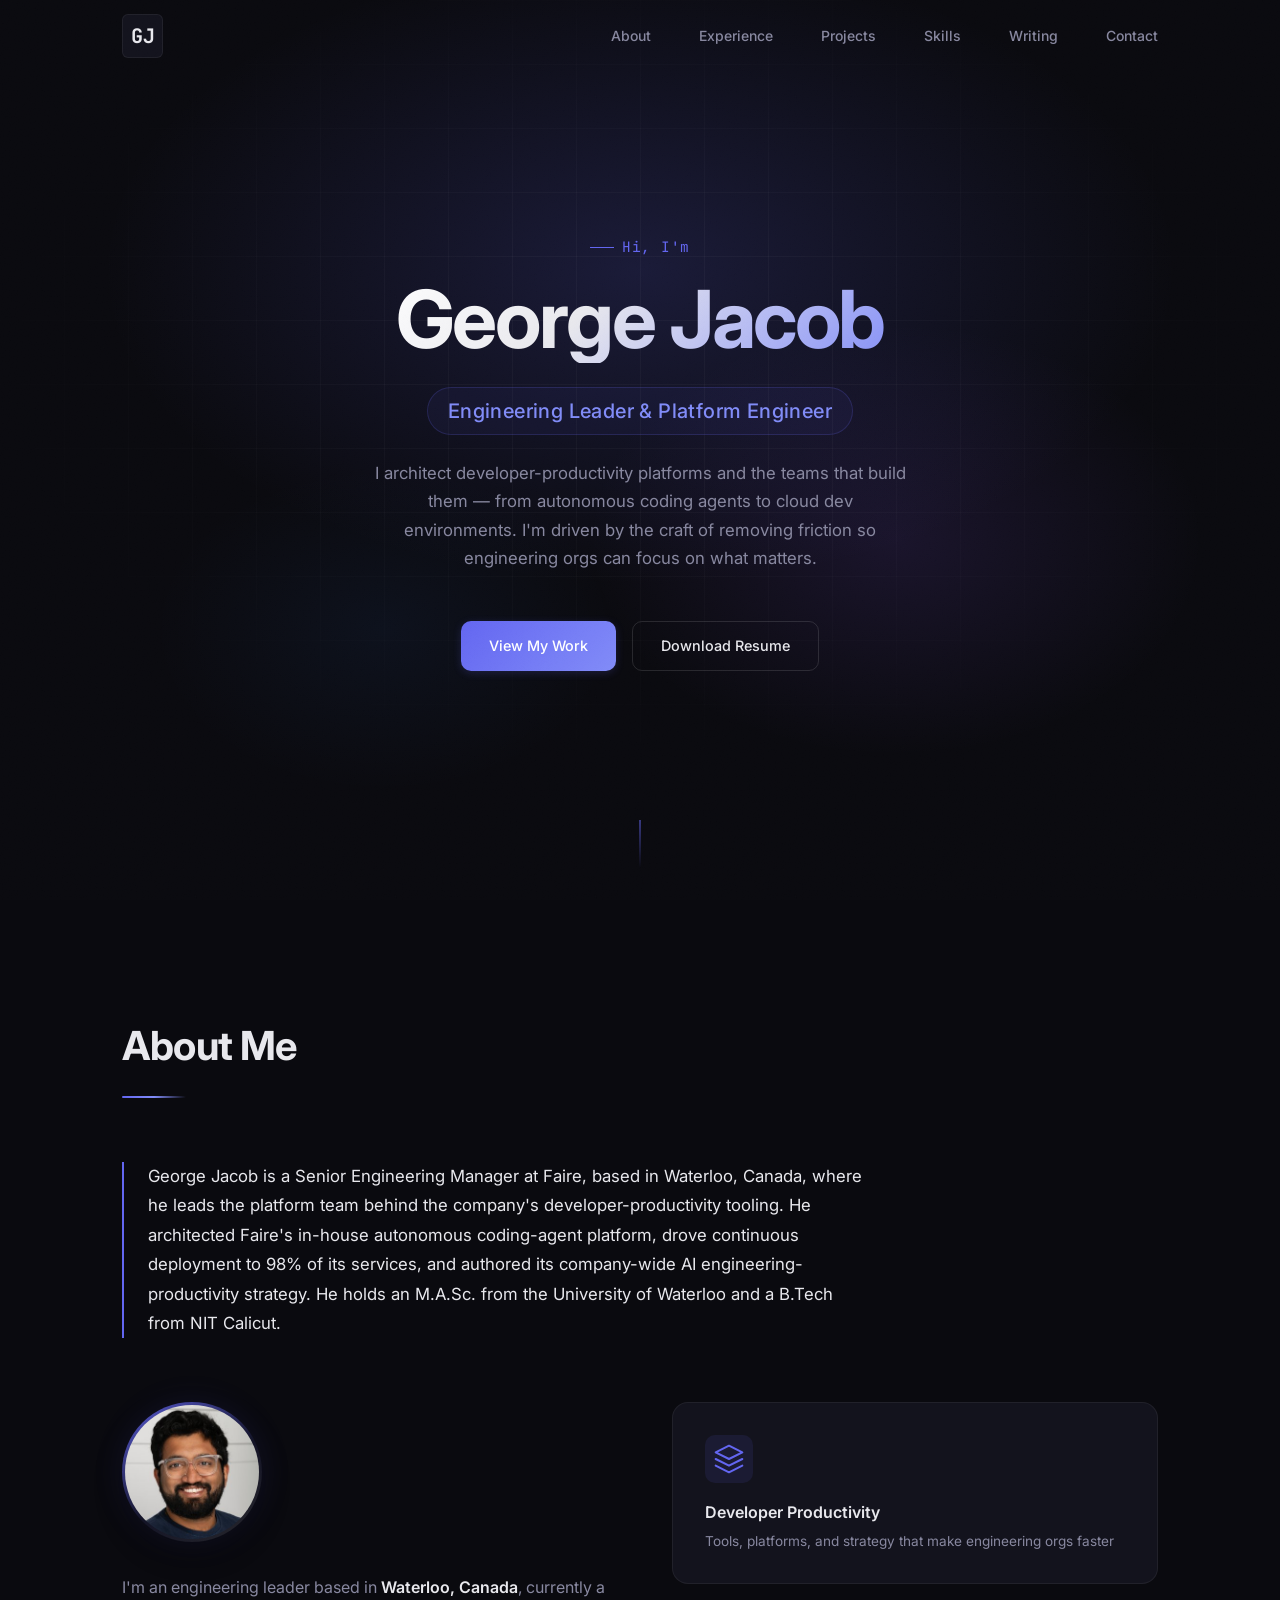
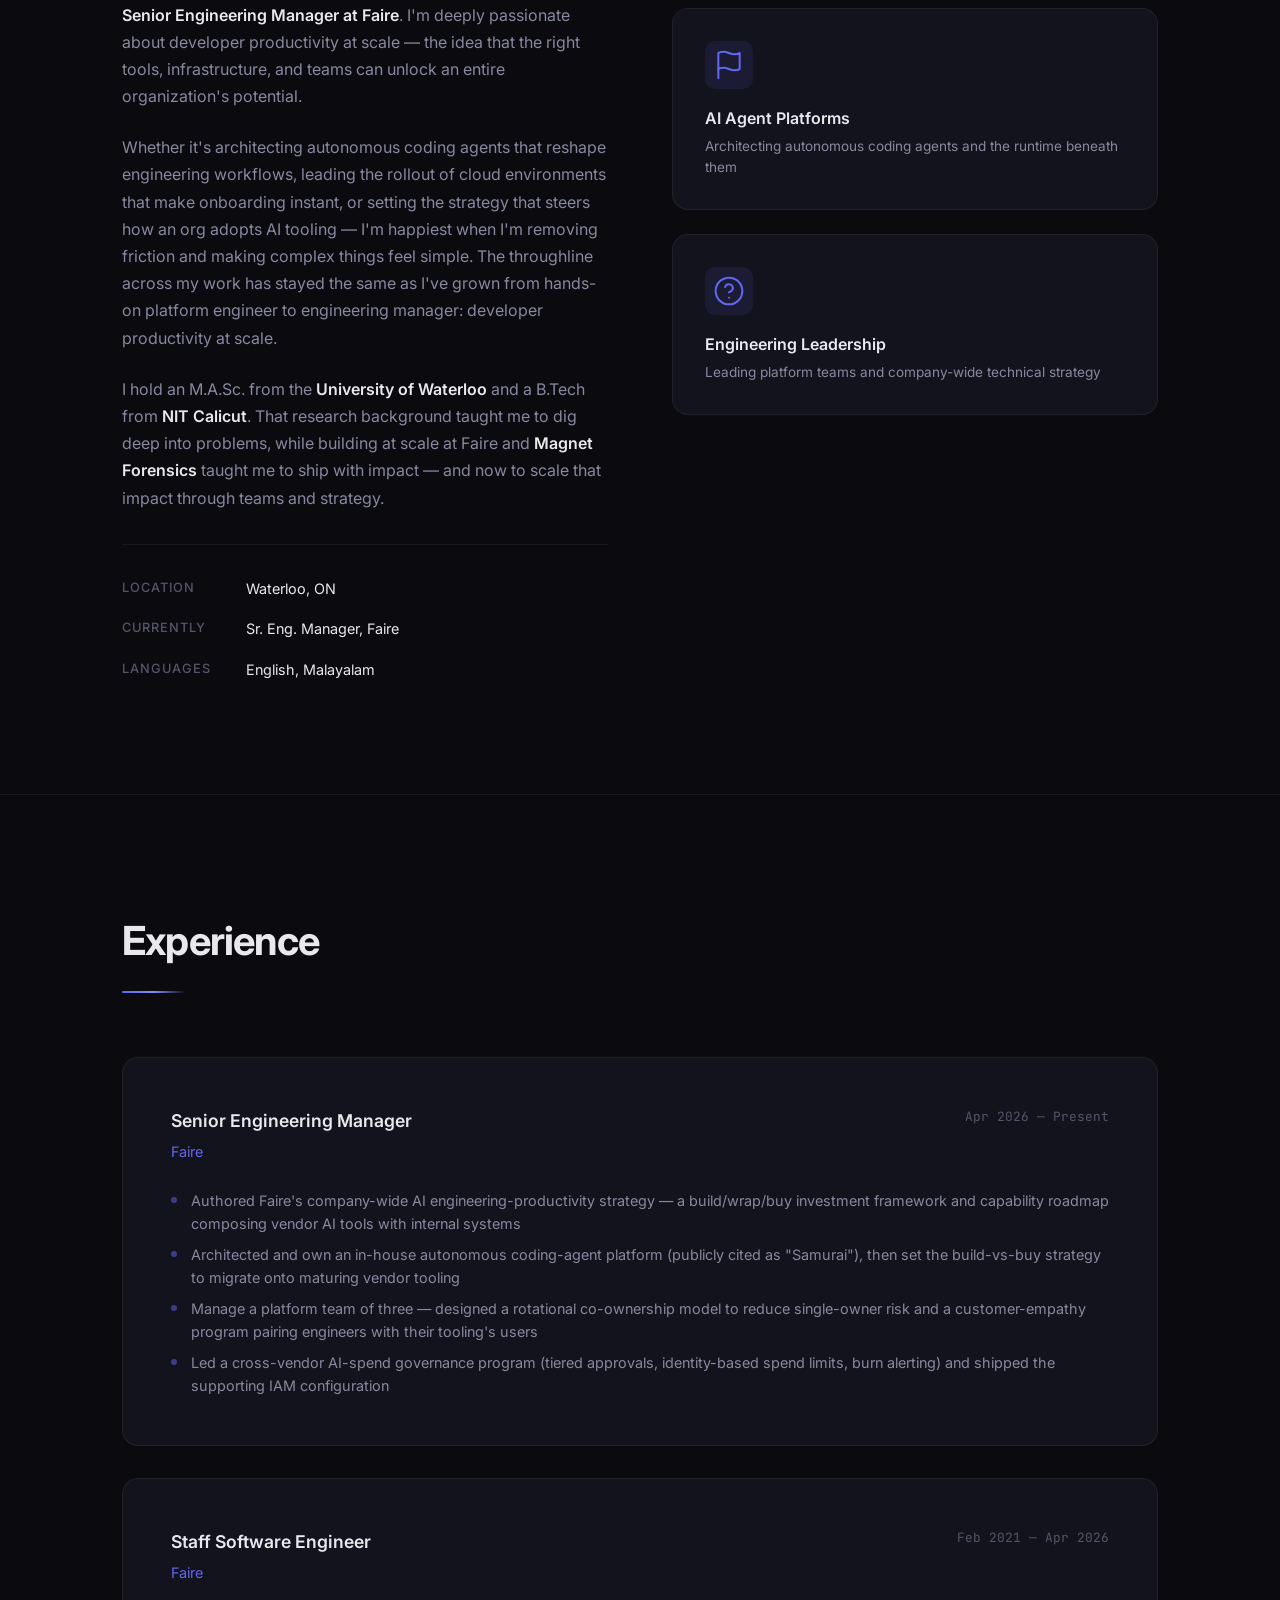
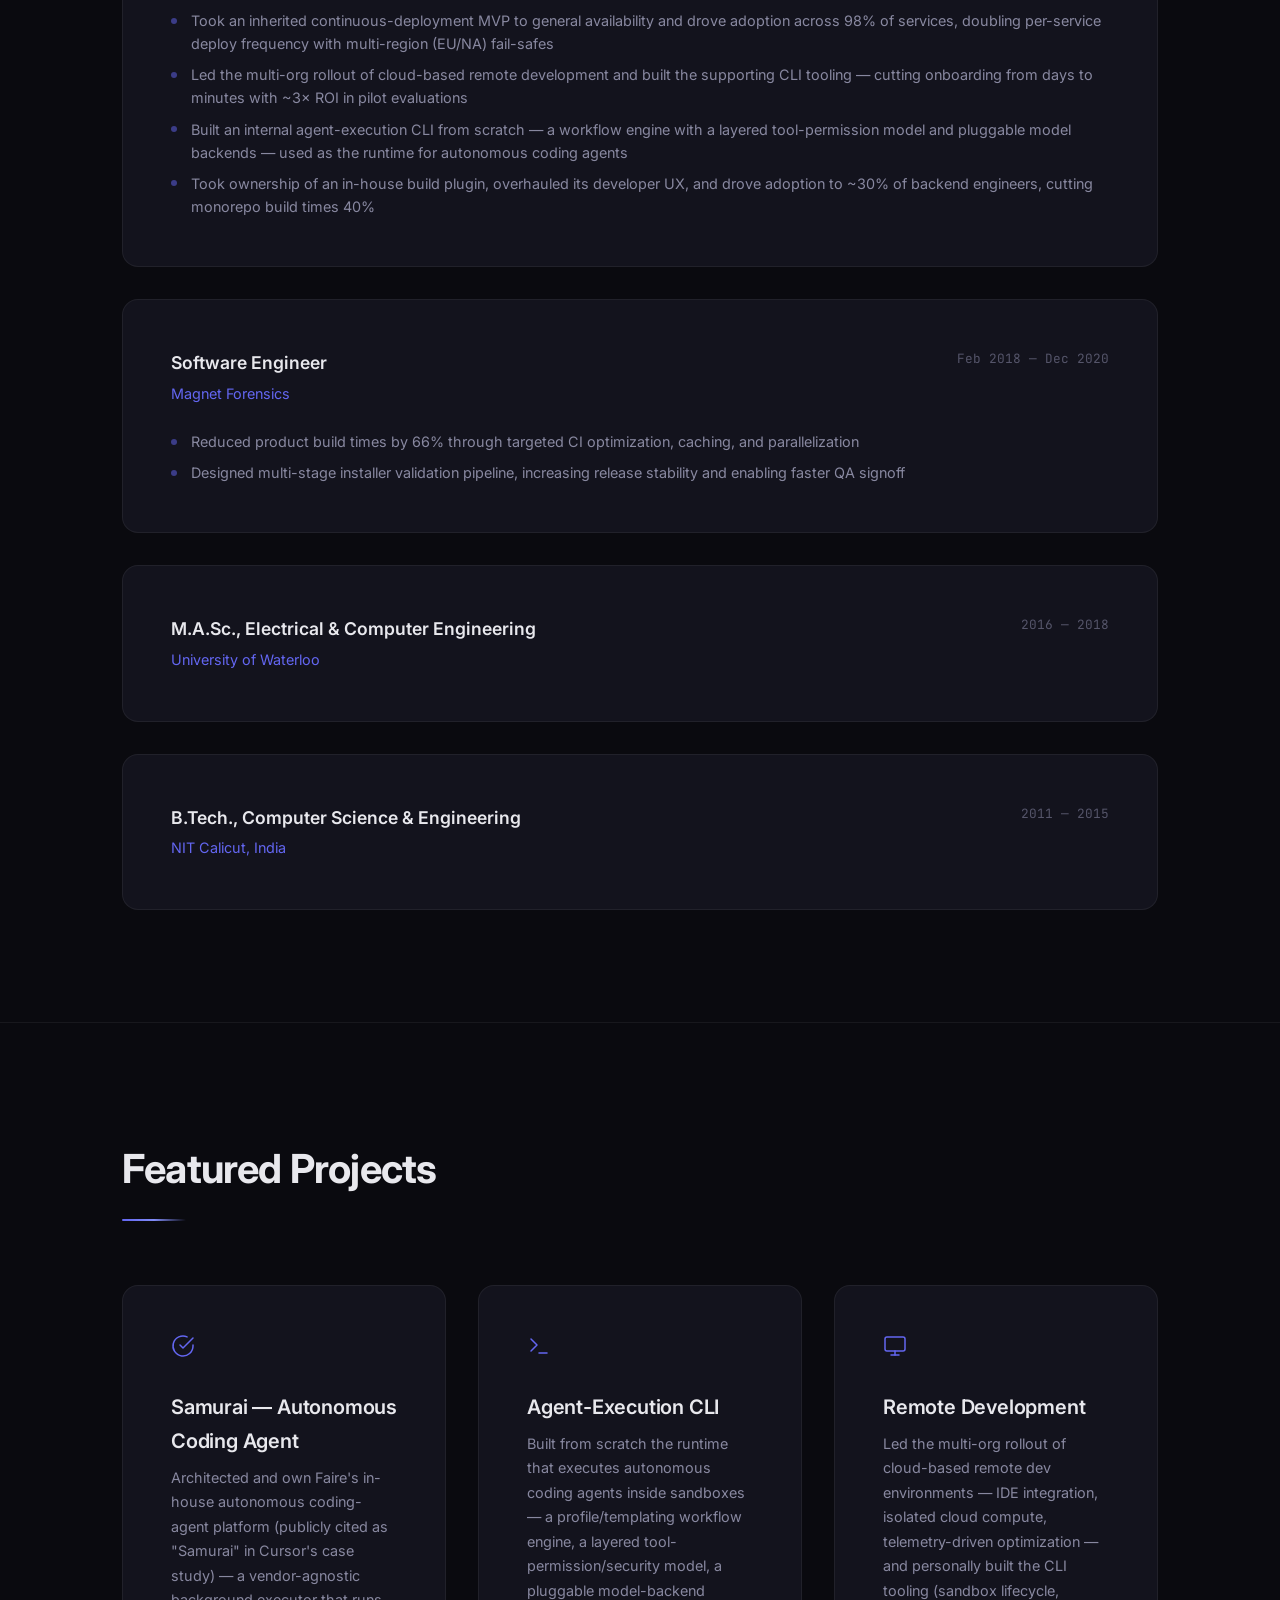
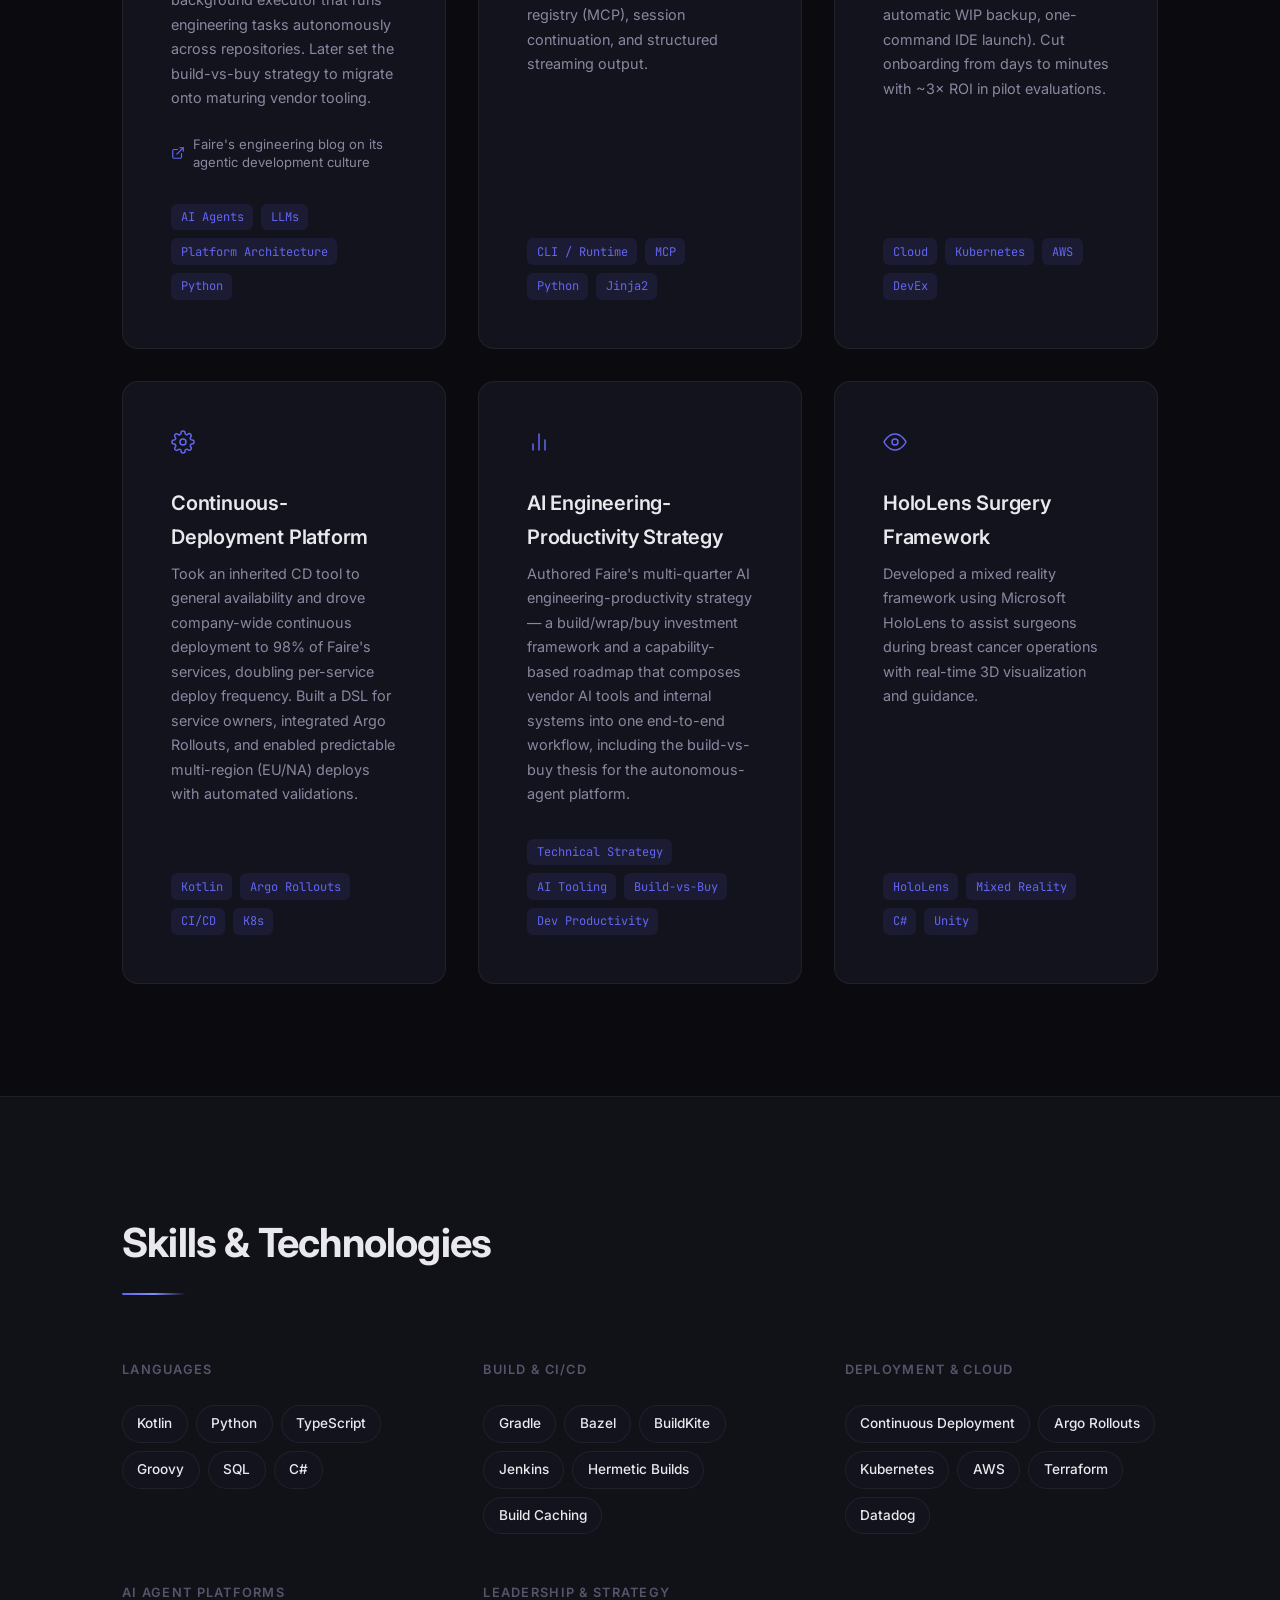
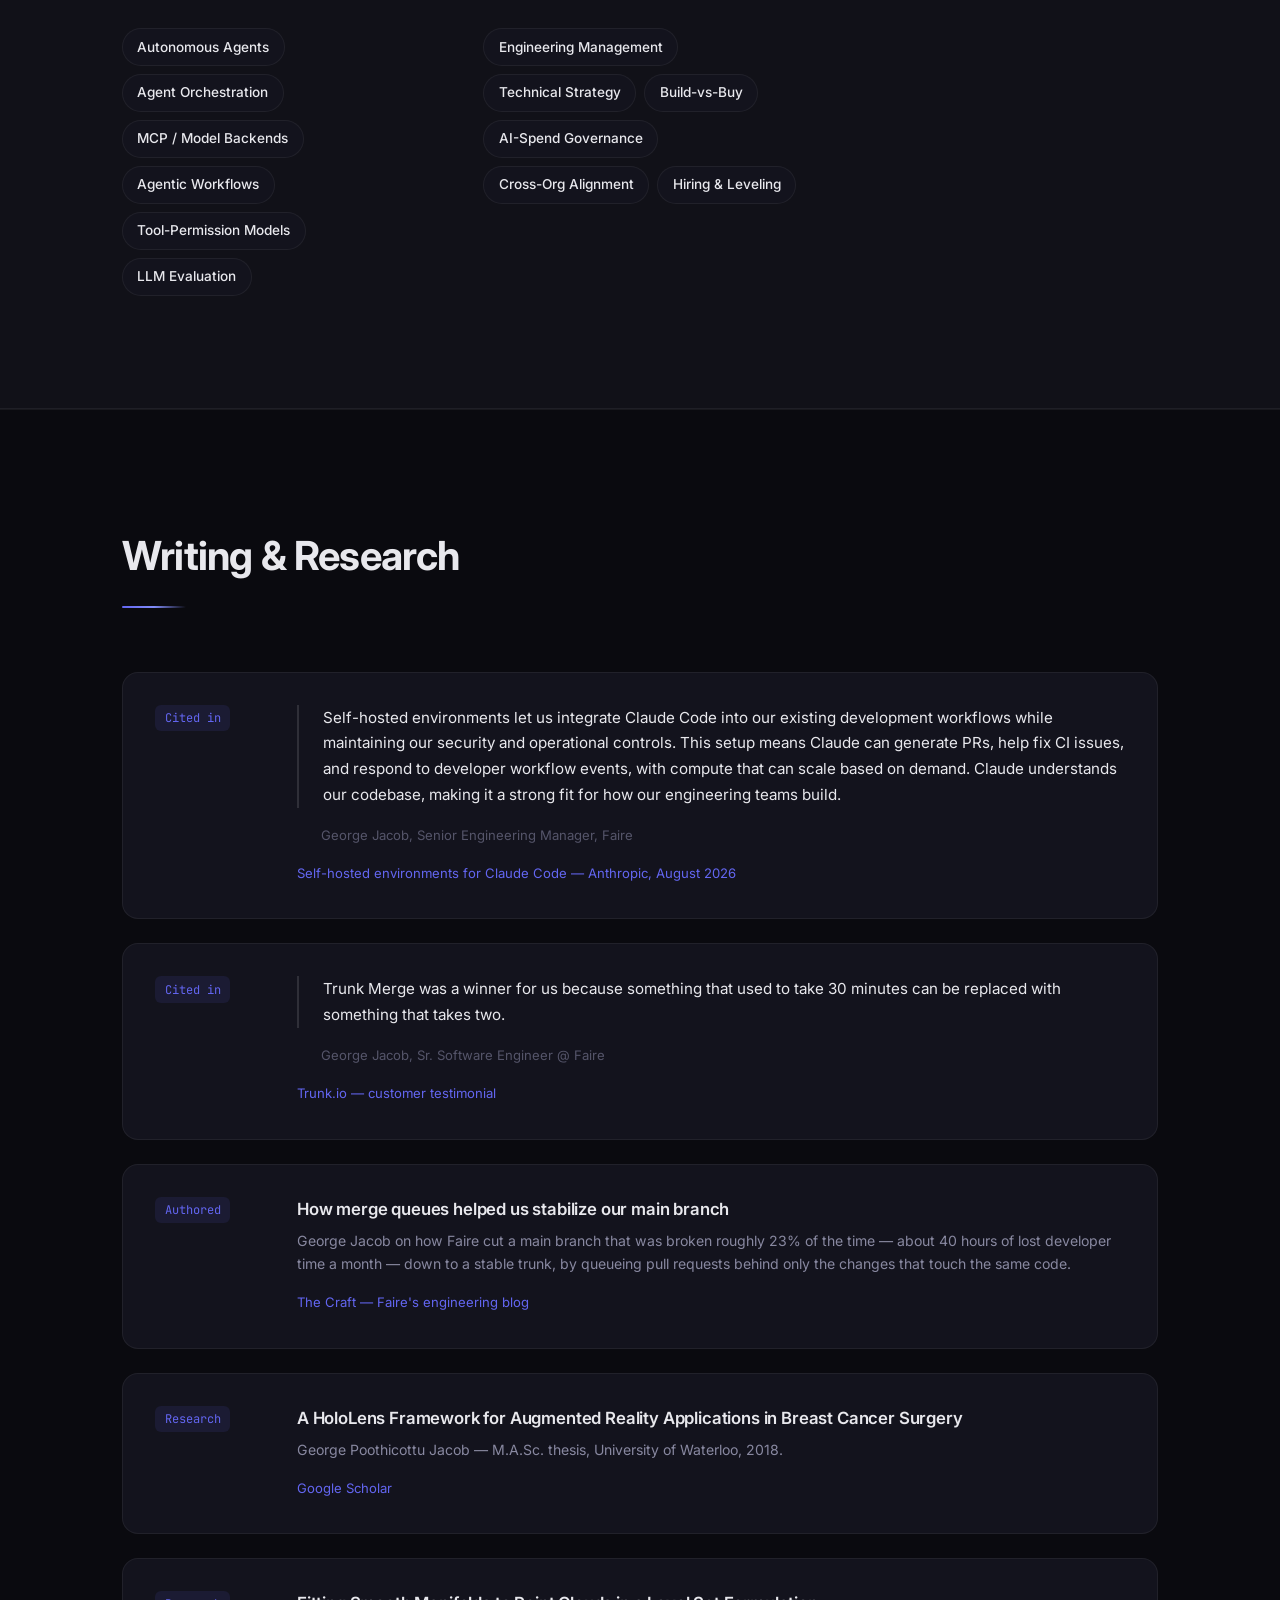
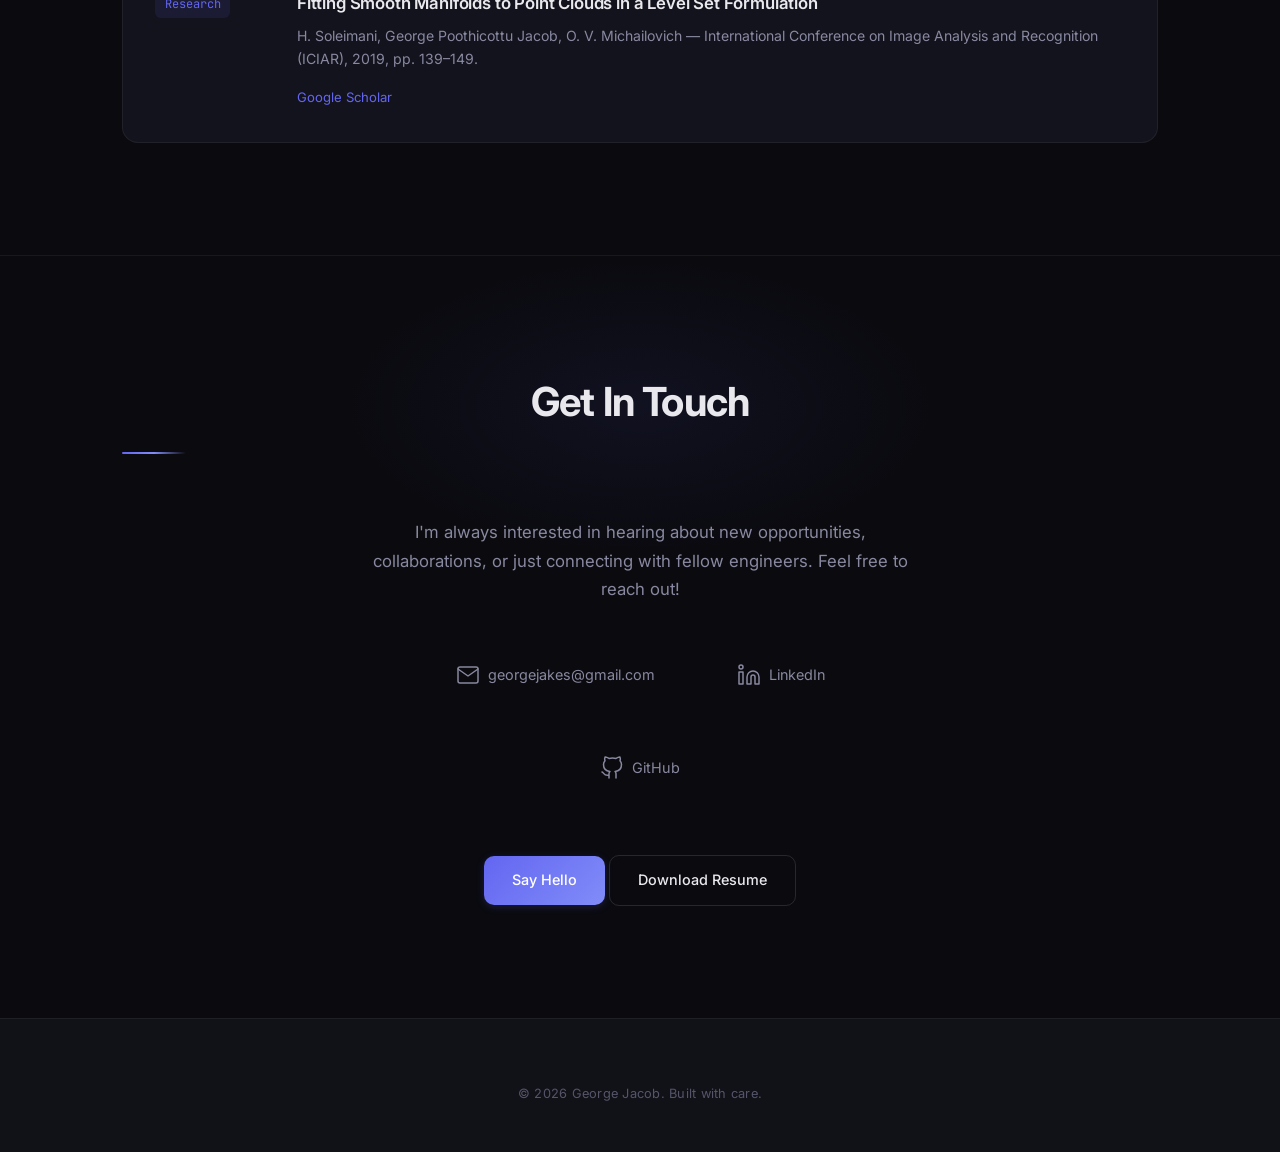
==== commit c6d2e84a: "Make the page's claims legible to generative search Retrieval systems chunk a page and rank the chun" ====
--- a/index.html
+++ b/index.html
@@ -105,7 +105,56 @@
           "https://www.linkedin.com/in/georgepjacob",
           "https://github.com/geojakes",
           "https://scholar.google.com/citations?user=81fERxcAAAAJ"
+        ],
+        "subjectOf": [
+          { "@id": "https://georgejacob.ca/#cited-anthropic" },
+          { "@id": "https://georgejacob.ca/#cited-trunk" }
         ]
+      },
+      {
+        "@type": "Article",
+        "@id": "https://georgejacob.ca/#cited-anthropic",
+        "url": "https://claude.com/blog/run-claude-code-sessions-on-your-own-compute",
+        "headline": "Self-hosted environments for Claude Code",
+        "datePublished": "2026-08-06",
+        "publisher": { "@type": "Organization", "name": "Anthropic" },
+        "mentions": { "@id": "https://georgejacob.ca/#person" }
+      },
+      {
+        "@type": "WebPage",
+        "@id": "https://georgejacob.ca/#cited-trunk",
+        "url": "https://trunk.io/",
+        "name": "Trunk.io — customer testimonial",
+        "publisher": { "@type": "Organization", "name": "Trunk.io" },
+        "mentions": { "@id": "https://georgejacob.ca/#person" }
+      },
+      {
+        "@type": "Article",
+        "@id": "https://georgejacob.ca/#article-merge-queues",
+        "url": "https://craft.faire.com/how-merge-queues-helped-us-stabilize-our-main-branch-081a50bc85b2",
+        "headline": "How merge queues helped us stabilize our main branch",
+        "author": { "@id": "https://georgejacob.ca/#person" },
+        "publisher": { "@type": "Organization", "name": "The Craft — Faire Engineering" }
+      },
+      {
+        "@type": "ScholarlyArticle",
+        "@id": "https://georgejacob.ca/#paper-hololens",
+        "name": "A HoloLens Framework for Augmented Reality Applications in Breast Cancer Surgery",
+        "author": { "@id": "https://georgejacob.ca/#person" },
+        "datePublished": "2018",
+        "publisher": { "@type": "CollegeOrUniversity", "name": "University of Waterloo" }
+      },
+      {
+        "@type": "ScholarlyArticle",
+        "@id": "https://georgejacob.ca/#paper-manifolds",
+        "name": "Fitting Smooth Manifolds to Point Clouds in a Level Set Formulation",
+        "author": { "@id": "https://georgejacob.ca/#person" },
+        "datePublished": "2019",
+        "isPartOf": {
+          "@type": "PublicationEvent",
+          "name": "International Conference on Image Analysis and Recognition (ICIAR)"
+        },
+        "pagination": "139-149"
       },
       {
         "@type": "WebSite",
@@ -172,6 +221,7 @@
           <li><a href="#experience" class="nav__link">Experience</a></li>
           <li><a href="#projects" class="nav__link">Projects</a></li>
           <li><a href="#skills" class="nav__link">Skills</a></li>
+          <li><a href="#writing" class="nav__link">Writing</a></li>
           <li><a href="#contact" class="nav__link">Contact</a></li>
         </ul>
       </nav>
@@ -210,6 +260,7 @@
     <section class="section about" id="about">
       <div class="container">
         <h2 class="section__title reveal">About Me</h2>
+        <p class="about__lead reveal">George Jacob is a Senior Engineering Manager at Faire, based in Waterloo, Canada, where he leads the platform team behind the company's developer-productivity tooling. He architected Faire's in-house autonomous coding-agent platform, drove continuous deployment to 98% of its services, and authored its company-wide AI engineering-productivity strategy. He holds an M.A.Sc. from the University of Waterloo and a B.Tech from NIT Calicut.</p>
         <div class="about__grid reveal">
           <div class="about__text">
             <figure class="about__portrait">
@@ -522,6 +573,61 @@
       </div>
     </section>
 
+    <!-- Writing & Research -->
+    <section class="section writing" id="writing">
+      <div class="container">
+        <h2 class="section__title reveal">Writing &amp; Research</h2>
+        <div class="writing__list reveal">
+
+          <article class="writing-item">
+            <span class="tag writing-item__kind">Cited in</span>
+            <div class="writing-item__body">
+              <blockquote class="writing-item__quote">Self-hosted environments let us integrate Claude Code into our existing development workflows while maintaining our security and operational controls. This setup means Claude can generate PRs, help fix CI issues, and respond to developer workflow events, with compute that can scale based on demand. Claude understands our codebase, making it a strong fit for how our engineering teams build.</blockquote>
+              <p class="writing-item__attr">George Jacob, Senior Engineering Manager, Faire</p>
+              <a class="writing-item__link" href="https://claude.com/blog/run-claude-code-sessions-on-your-own-compute" target="_blank" rel="noopener noreferrer">Self-hosted environments for Claude Code — Anthropic, August 2026</a>
+            </div>
+          </article>
+
+          <article class="writing-item">
+            <span class="tag writing-item__kind">Cited in</span>
+            <div class="writing-item__body">
+              <blockquote class="writing-item__quote">Trunk Merge was a winner for us because something that used to take 30 minutes can be replaced with something that takes two.</blockquote>
+              <p class="writing-item__attr">George Jacob, Sr. Software Engineer @ Faire</p>
+              <a class="writing-item__link" href="https://trunk.io/" target="_blank" rel="noopener noreferrer">Trunk.io — customer testimonial</a>
+            </div>
+          </article>
+
+          <article class="writing-item">
+            <span class="tag writing-item__kind">Authored</span>
+            <div class="writing-item__body">
+              <h3 class="writing-item__title">How merge queues helped us stabilize our main branch</h3>
+              <p class="writing-item__desc">George Jacob on how Faire cut a main branch that was broken roughly 23% of the time — about 40 hours of lost developer time a month — down to a stable trunk, by queueing pull requests behind only the changes that touch the same code.</p>
+              <a class="writing-item__link" href="https://craft.faire.com/how-merge-queues-helped-us-stabilize-our-main-branch-081a50bc85b2" target="_blank" rel="noopener noreferrer">The Craft — Faire's engineering blog</a>
+            </div>
+          </article>
+
+          <article class="writing-item">
+            <span class="tag writing-item__kind">Research</span>
+            <div class="writing-item__body">
+              <h3 class="writing-item__title">A HoloLens Framework for Augmented Reality Applications in Breast Cancer Surgery</h3>
+              <p class="writing-item__desc">George Poothicottu Jacob — M.A.Sc. thesis, University of Waterloo, 2018.</p>
+              <a class="writing-item__link" href="https://scholar.google.com/citations?user=81fERxcAAAAJ" target="_blank" rel="noopener noreferrer">Google Scholar</a>
+            </div>
+          </article>
+
+          <article class="writing-item">
+            <span class="tag writing-item__kind">Research</span>
+            <div class="writing-item__body">
+              <h3 class="writing-item__title">Fitting Smooth Manifolds to Point Clouds in a Level Set Formulation</h3>
+              <p class="writing-item__desc">H. Soleimani, George Poothicottu Jacob, O. V. Michailovich — International Conference on Image Analysis and Recognition (ICIAR), 2019, pp. 139–149.</p>
+              <a class="writing-item__link" href="https://scholar.google.com/citations?user=81fERxcAAAAJ" target="_blank" rel="noopener noreferrer">Google Scholar</a>
+            </div>
+          </article>
+
+        </div>
+      </div>
+    </section>
+
     <!-- Contact -->
     <section class="section contact" id="contact">
       <div class="container">
--- a/css/style.css
+++ b/css/style.css
@@ -475,6 +475,16 @@
   align-items: start;
 }
 
+.about__lead {
+  max-width: 68ch;
+  margin-bottom: var(--space-3xl);
+  padding-left: var(--space-lg);
+  border-left: 2px solid var(--accent);
+  font-size: 1.05rem;
+  line-height: 1.75;
+  color: var(--text-primary);
+}
+
 .about__portrait {
   width: 140px;
   height: 140px;
@@ -700,6 +710,82 @@
   background: var(--accent-subtle);
   padding: 0.2rem 0.6rem;
   border-radius: var(--radius-sm);
+}
+
+/* ============================================
+   Writing & Research
+   ============================================ */
+
+.writing__list {
+  display: flex;
+  flex-direction: column;
+  gap: var(--space-lg);
+}
+
+.writing-item {
+  display: grid;
+  grid-template-columns: 110px 1fr;
+  gap: var(--space-xl);
+  align-items: start;
+  padding: var(--space-xl);
+  background: var(--bg-card);
+  border: 1px solid var(--border-subtle);
+  border-radius: var(--radius-lg);
+  transition: border-color var(--transition-base), transform var(--transition-base);
+}
+
+.writing-item:hover {
+  border-color: rgba(99, 102, 241, 0.2);
+  transform: translateY(-2px);
+}
+
+.writing-item__kind {
+  justify-self: start;
+  white-space: nowrap;
+}
+
+.writing-item__quote {
+  font-size: 0.95rem;
+  line-height: 1.7;
+  color: var(--text-primary);
+  border-left: 2px solid var(--border-hover);
+  padding-left: var(--space-lg);
+}
+
+.writing-item__attr {
+  margin-top: var(--space-md);
+  padding-left: var(--space-lg);
+  font-size: 0.82rem;
+  color: var(--text-muted);
+}
+
+.writing-item__title {
+  font-size: 1.05rem;
+  font-weight: 600;
+  line-height: 1.45;
+  letter-spacing: -0.01em;
+}
+
+.writing-item__desc {
+  margin-top: var(--space-sm);
+  font-size: 0.88rem;
+  line-height: 1.65;
+  color: var(--text-secondary);
+}
+
+.writing-item__link {
+  display: inline-block;
+  margin-top: var(--space-md);
+  font-size: 0.82rem;
+  color: var(--accent);
+  text-decoration: none;
+  transition: color var(--transition-fast);
+}
+
+.writing-item__link:hover {
+  color: var(--accent-hover);
+  text-decoration: underline;
+  text-underline-offset: 3px;
 }
 
 /* ============================================
@@ -936,6 +1022,11 @@
 
   .about__grid {
     grid-template-columns: 1fr;
+  }
+
+  .writing-item {
+    grid-template-columns: 1fr;
+    gap: var(--space-md);
   }
 
   .projects__grid {
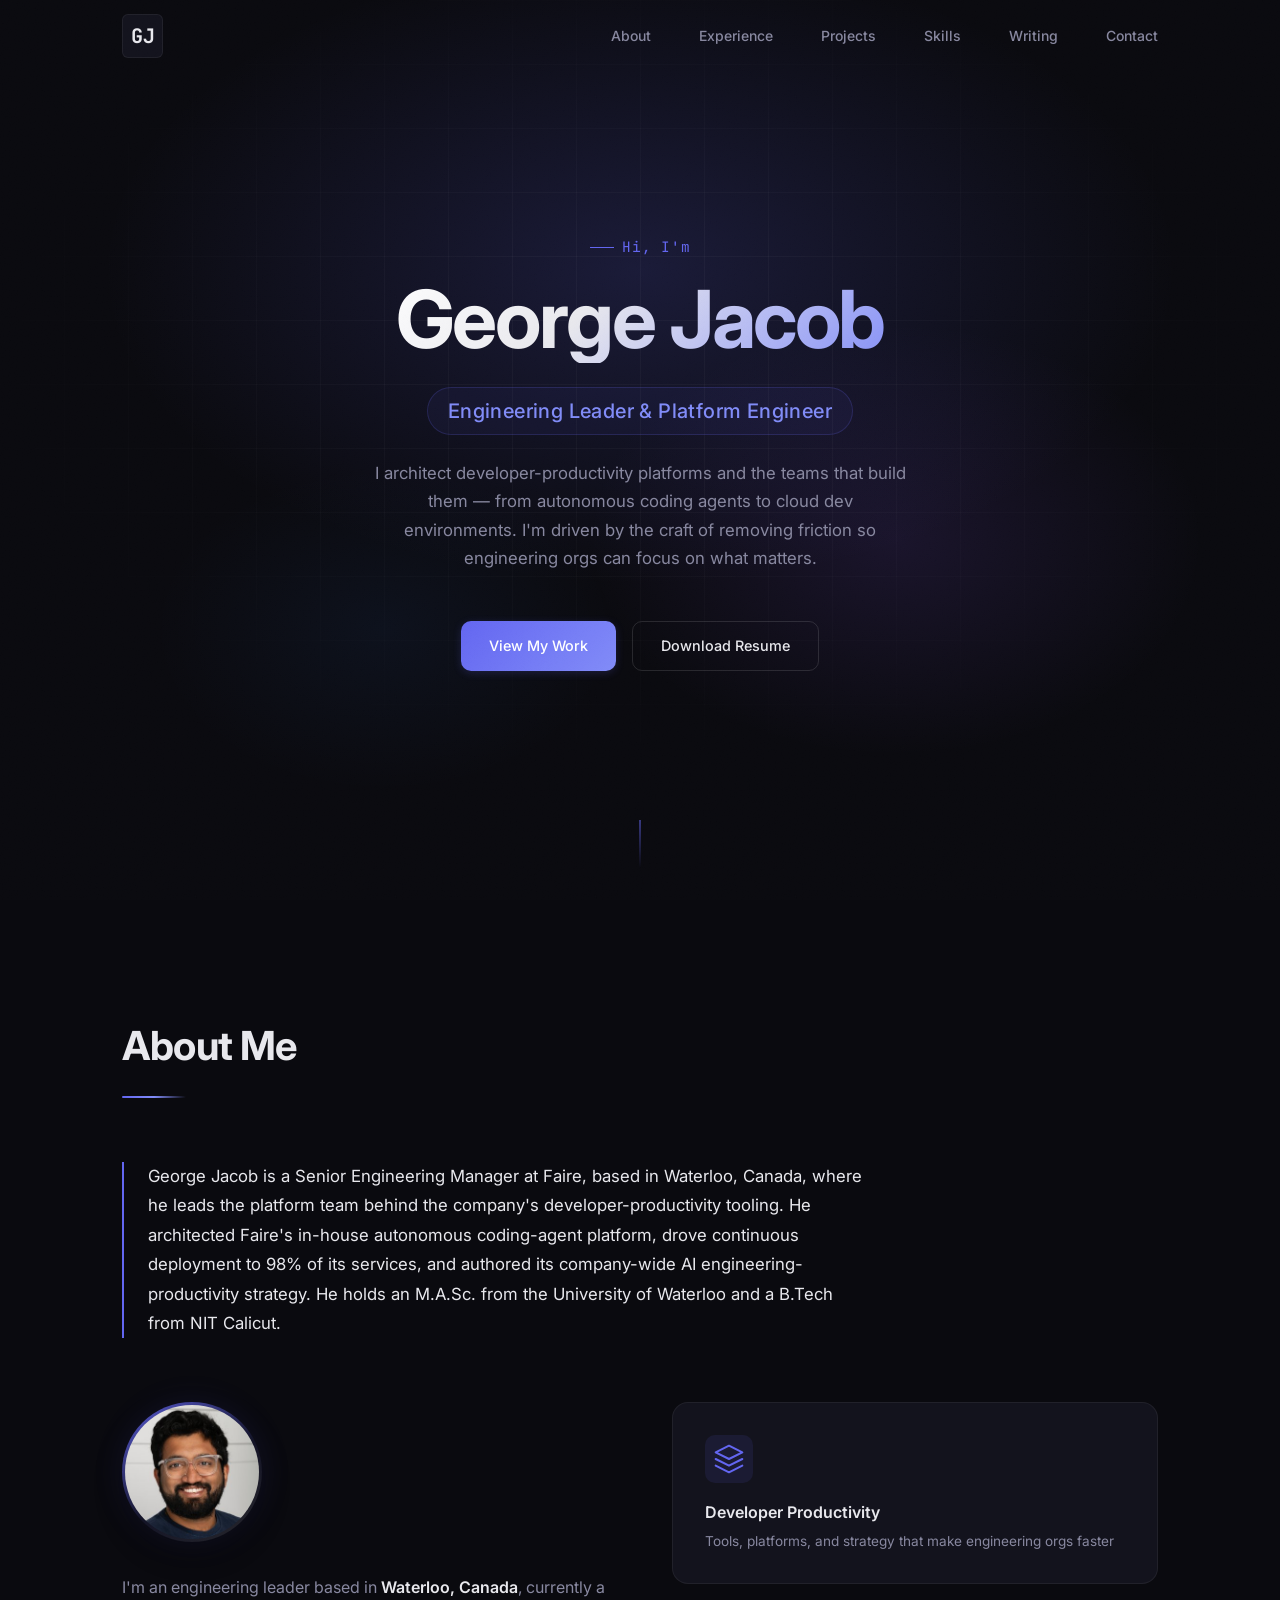
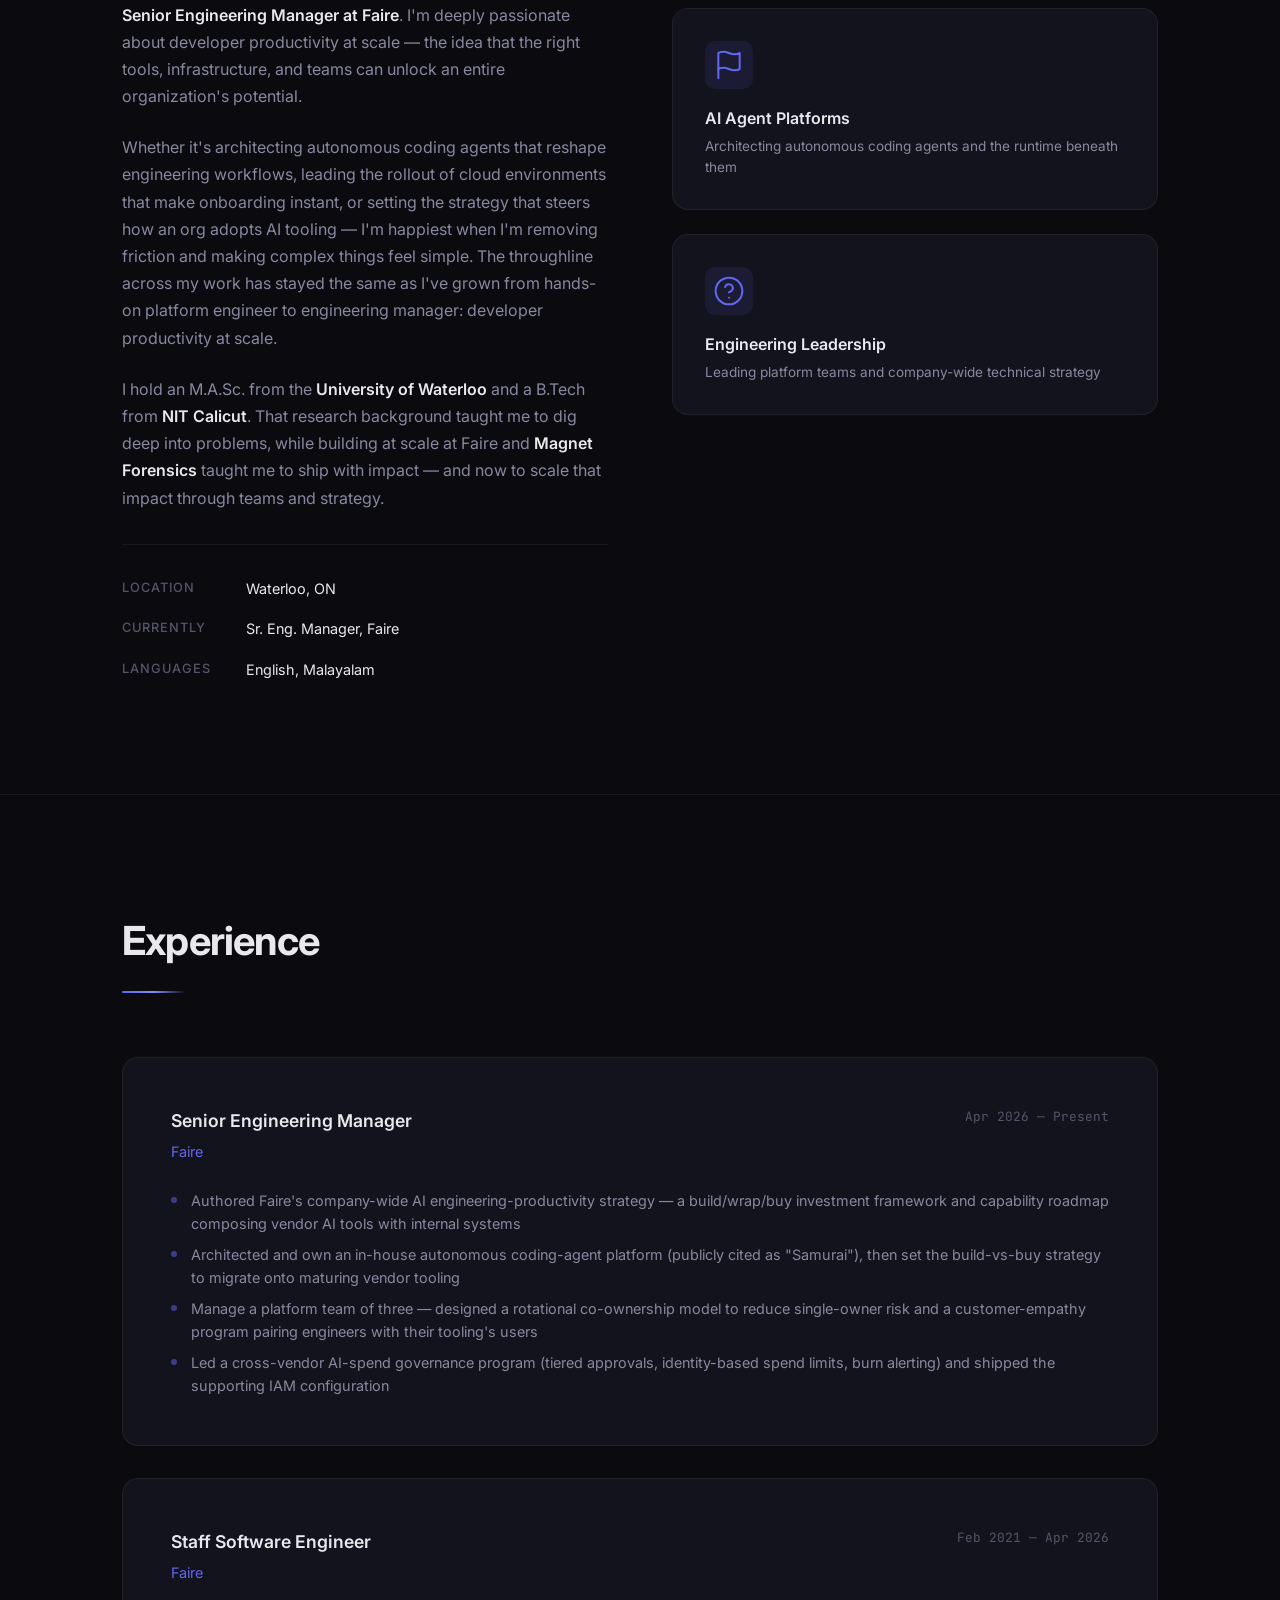
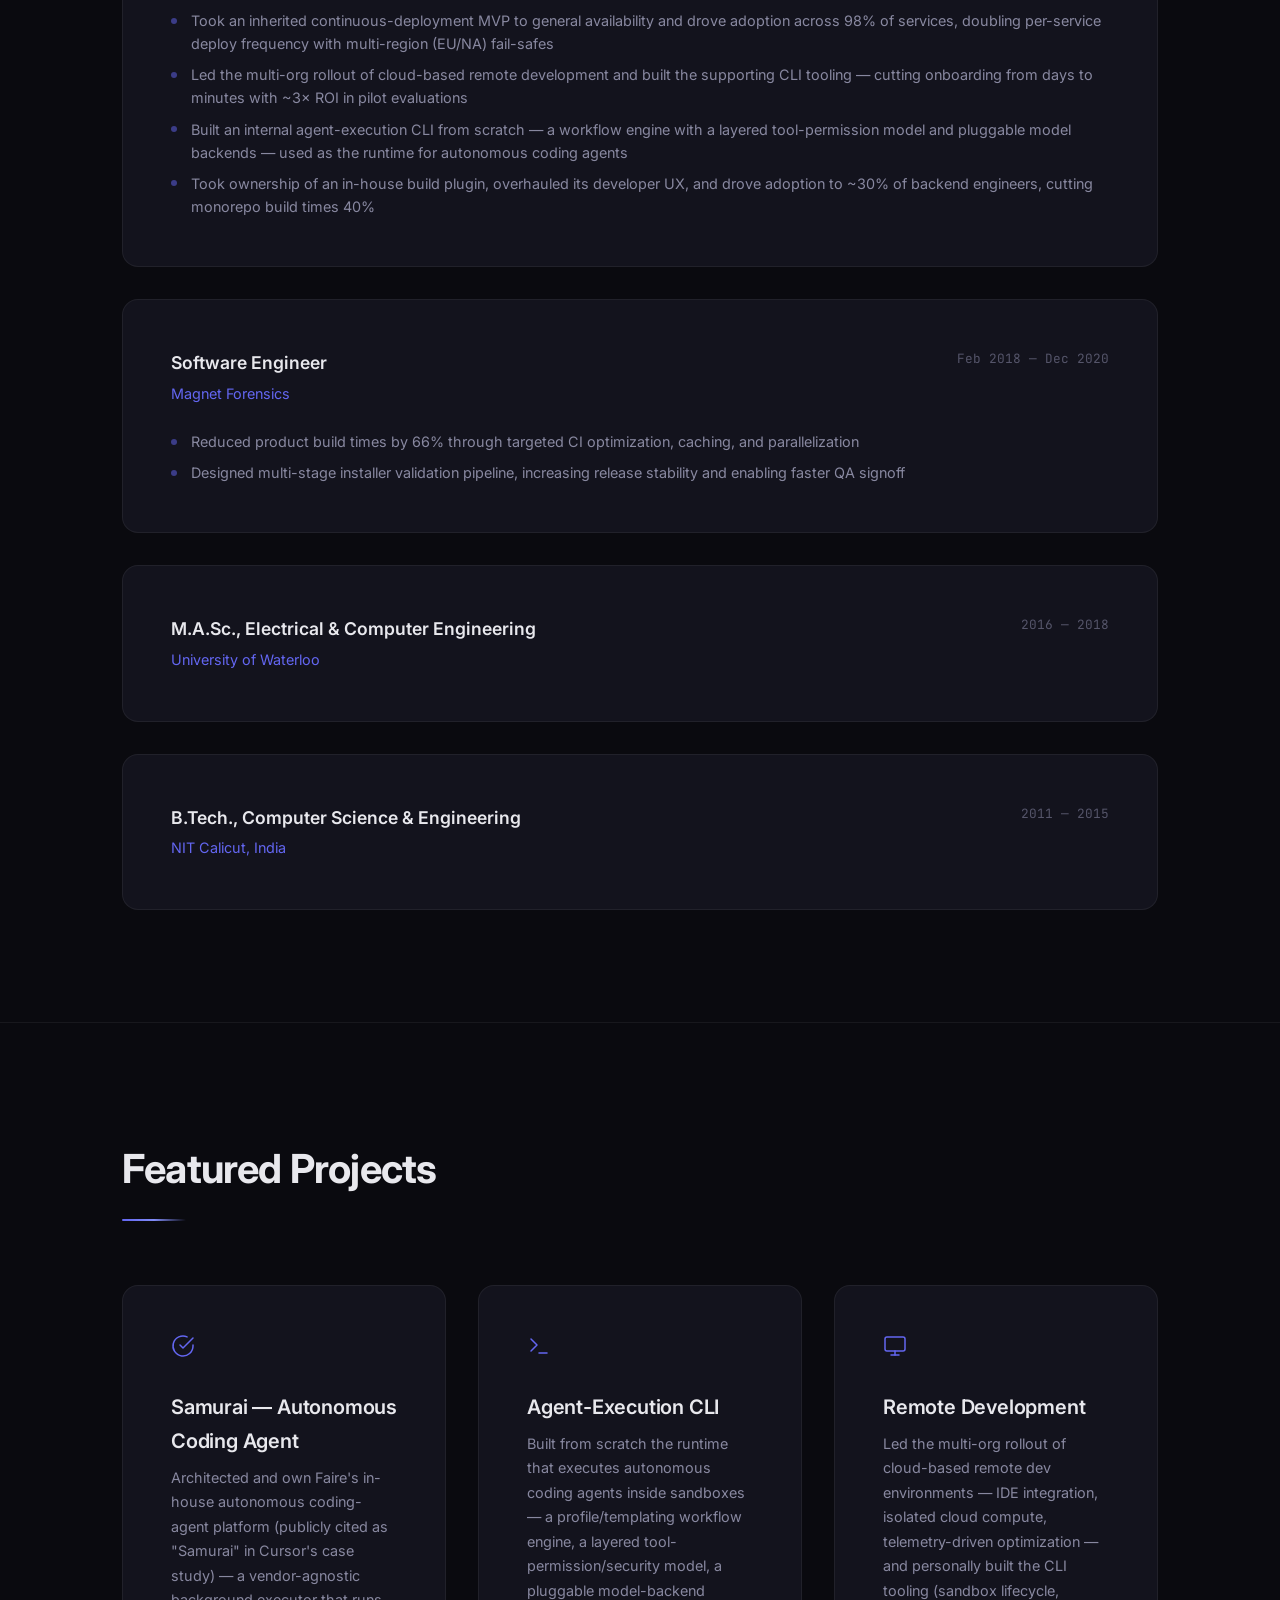
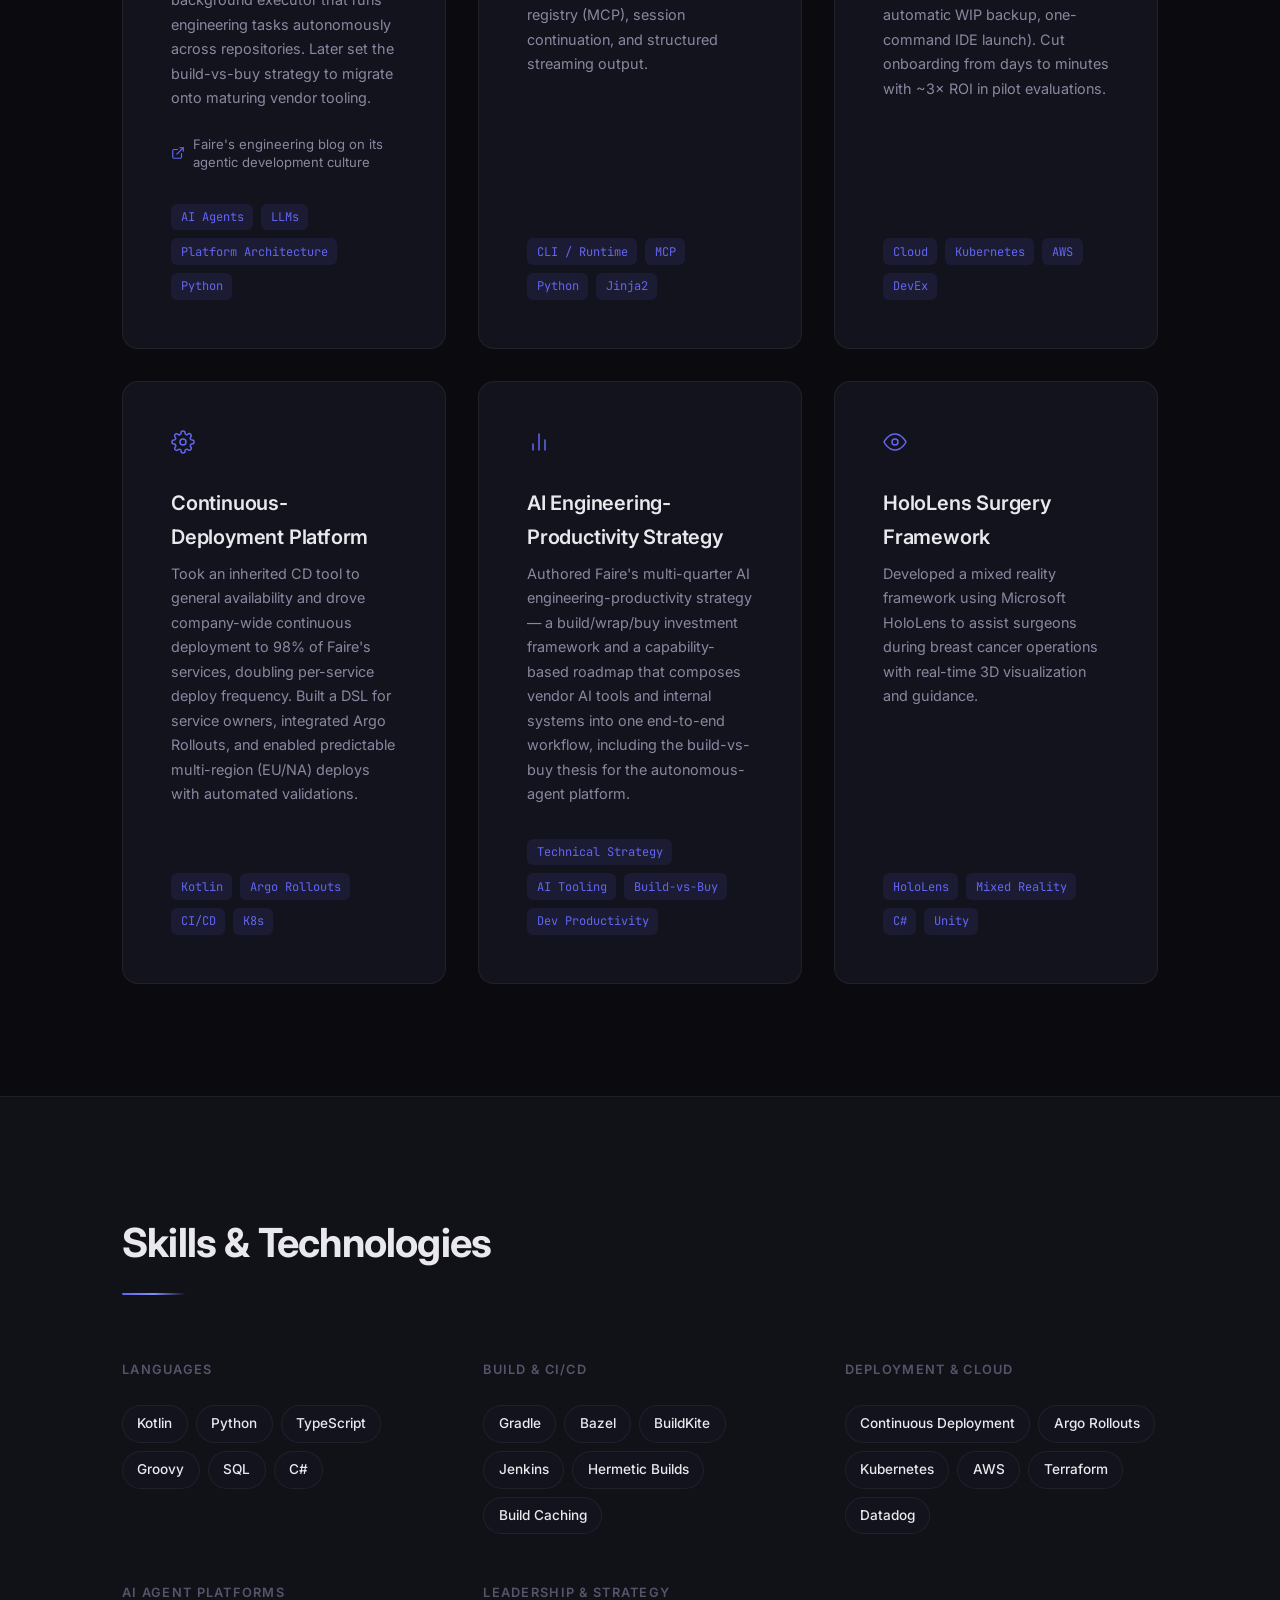
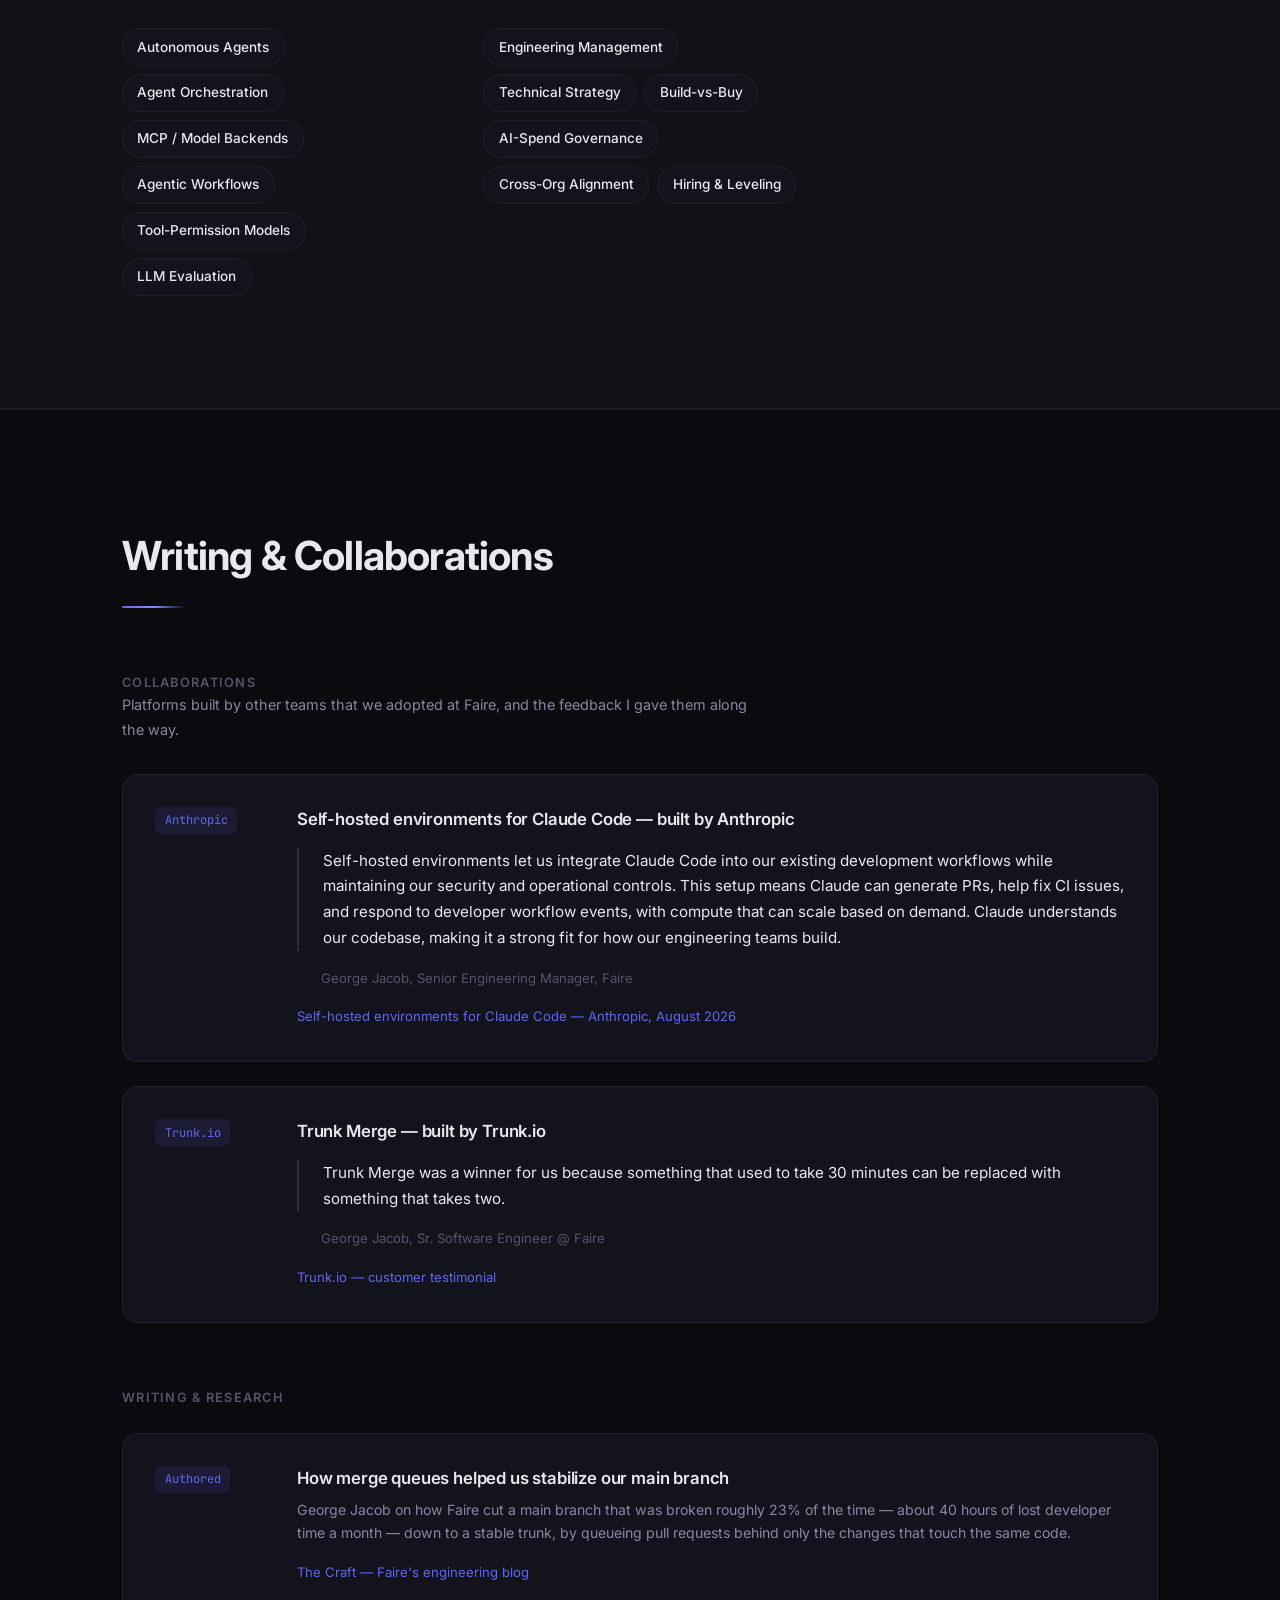
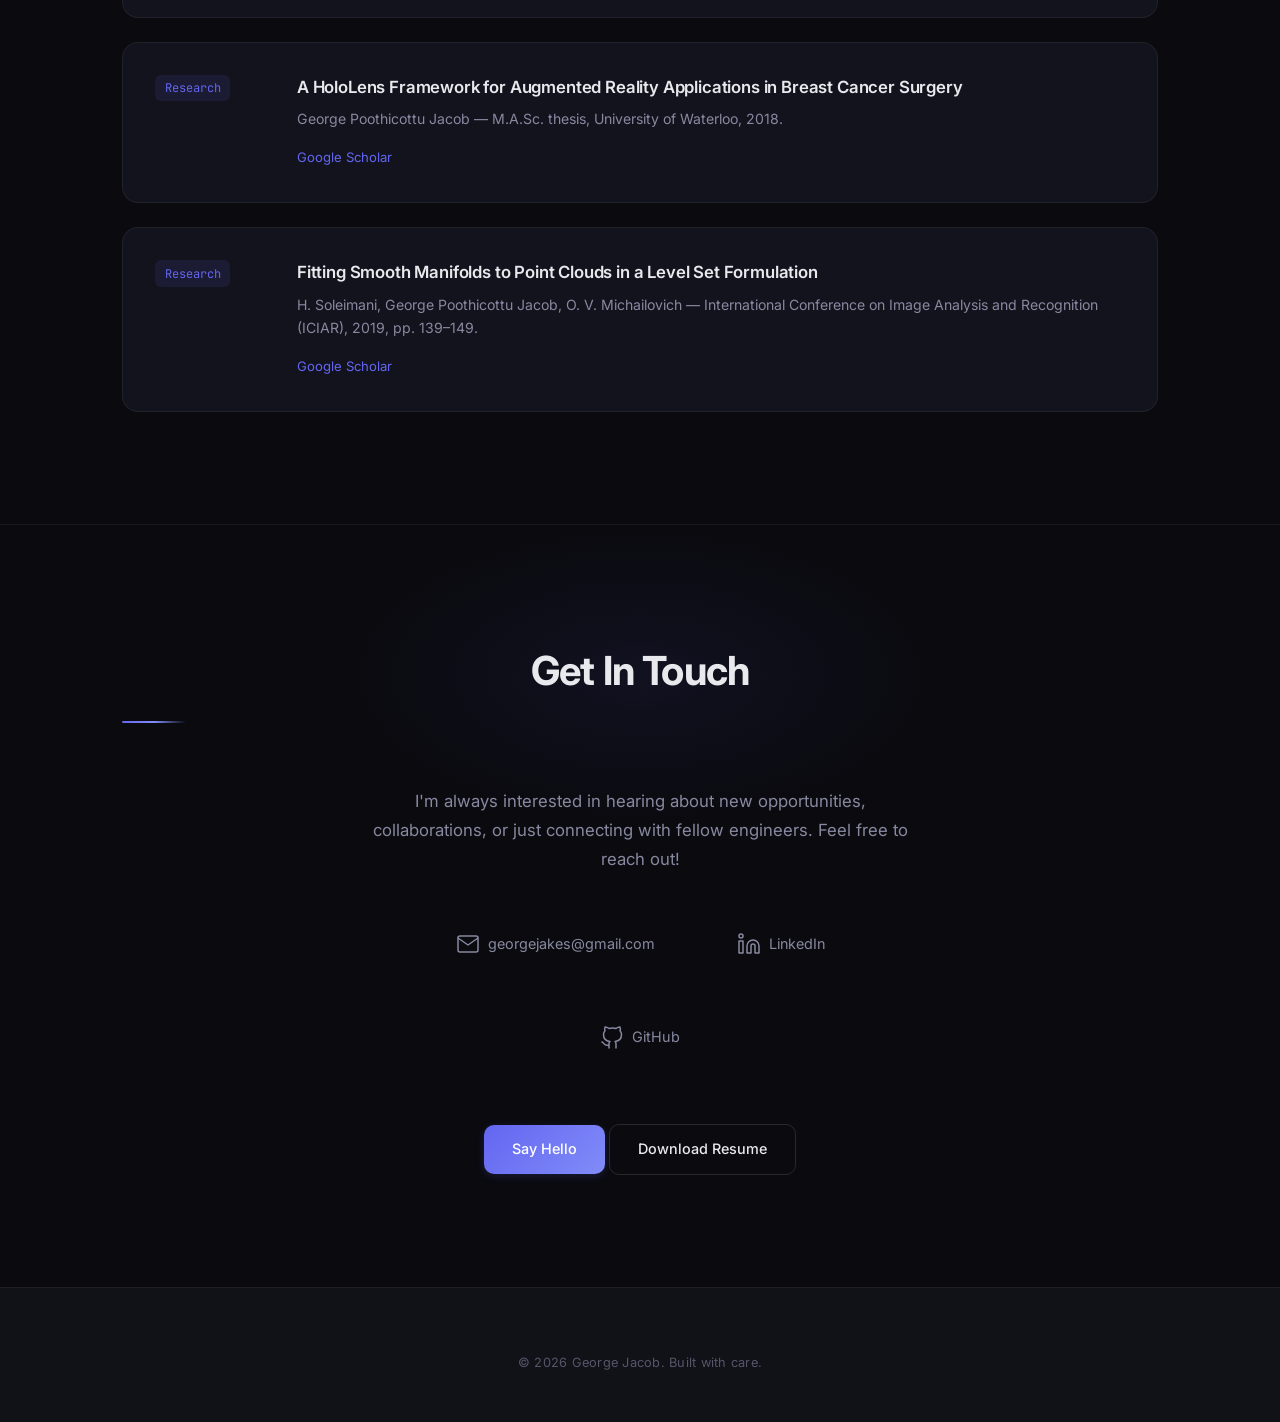
==== commit 32d38c3c: "Reframe endorsements to credit the platforms, not the endorser The testimonials were presented quote" ====
--- a/index.html
+++ b/index.html
@@ -573,15 +573,19 @@
       </div>
     </section>
 
-    <!-- Writing & Research -->
+    <!-- Writing & Collaborations -->
     <section class="section writing" id="writing">
       <div class="container">
-        <h2 class="section__title reveal">Writing &amp; Research</h2>
+        <h2 class="section__title reveal">Writing &amp; Collaborations</h2>
+
+        <h3 class="writing__group-title reveal">Collaborations</h3>
+        <p class="writing__group-note reveal">Platforms built by other teams that we adopted at Faire, and the feedback I gave them along the way.</p>
         <div class="writing__list reveal">
 
           <article class="writing-item">
-            <span class="tag writing-item__kind">Cited in</span>
+            <span class="tag writing-item__kind">Anthropic</span>
             <div class="writing-item__body">
+              <h4 class="writing-item__title">Self-hosted environments for Claude Code — built by Anthropic</h4>
               <blockquote class="writing-item__quote">Self-hosted environments let us integrate Claude Code into our existing development workflows while maintaining our security and operational controls. This setup means Claude can generate PRs, help fix CI issues, and respond to developer workflow events, with compute that can scale based on demand. Claude understands our codebase, making it a strong fit for how our engineering teams build.</blockquote>
               <p class="writing-item__attr">George Jacob, Senior Engineering Manager, Faire</p>
               <a class="writing-item__link" href="https://claude.com/blog/run-claude-code-sessions-on-your-own-compute" target="_blank" rel="noopener noreferrer">Self-hosted environments for Claude Code — Anthropic, August 2026</a>
@@ -589,13 +593,19 @@
           </article>
 
           <article class="writing-item">
-            <span class="tag writing-item__kind">Cited in</span>
+            <span class="tag writing-item__kind">Trunk.io</span>
             <div class="writing-item__body">
+              <h4 class="writing-item__title">Trunk Merge — built by Trunk.io</h4>
               <blockquote class="writing-item__quote">Trunk Merge was a winner for us because something that used to take 30 minutes can be replaced with something that takes two.</blockquote>
               <p class="writing-item__attr">George Jacob, Sr. Software Engineer @ Faire</p>
               <a class="writing-item__link" href="https://trunk.io/" target="_blank" rel="noopener noreferrer">Trunk.io — customer testimonial</a>
             </div>
           </article>
+
+        </div>
+
+        <h3 class="writing__group-title reveal">Writing &amp; research</h3>
+        <div class="writing__list reveal">
 
           <article class="writing-item">
             <span class="tag writing-item__kind">Authored</span>
--- a/css/style.css
+++ b/css/style.css
@@ -715,6 +715,30 @@
 /* ============================================
    Writing & Research
    ============================================ */
+
+.writing__group-title {
+  font-size: 0.8rem;
+  font-weight: 600;
+  text-transform: uppercase;
+  letter-spacing: 0.1em;
+  color: var(--text-muted);
+  margin-bottom: var(--space-lg);
+}
+
+.writing__group-note {
+  max-width: 70ch;
+  margin: calc(var(--space-lg) * -1) 0 var(--space-xl);
+  font-size: 0.9rem;
+  color: var(--text-secondary);
+}
+
+.writing-item__quote {
+  margin-top: var(--space-md);
+}
+
+.writing__list + .writing__group-title {
+  margin-top: var(--space-3xl);
+}
 
 .writing__list {
   display: flex;
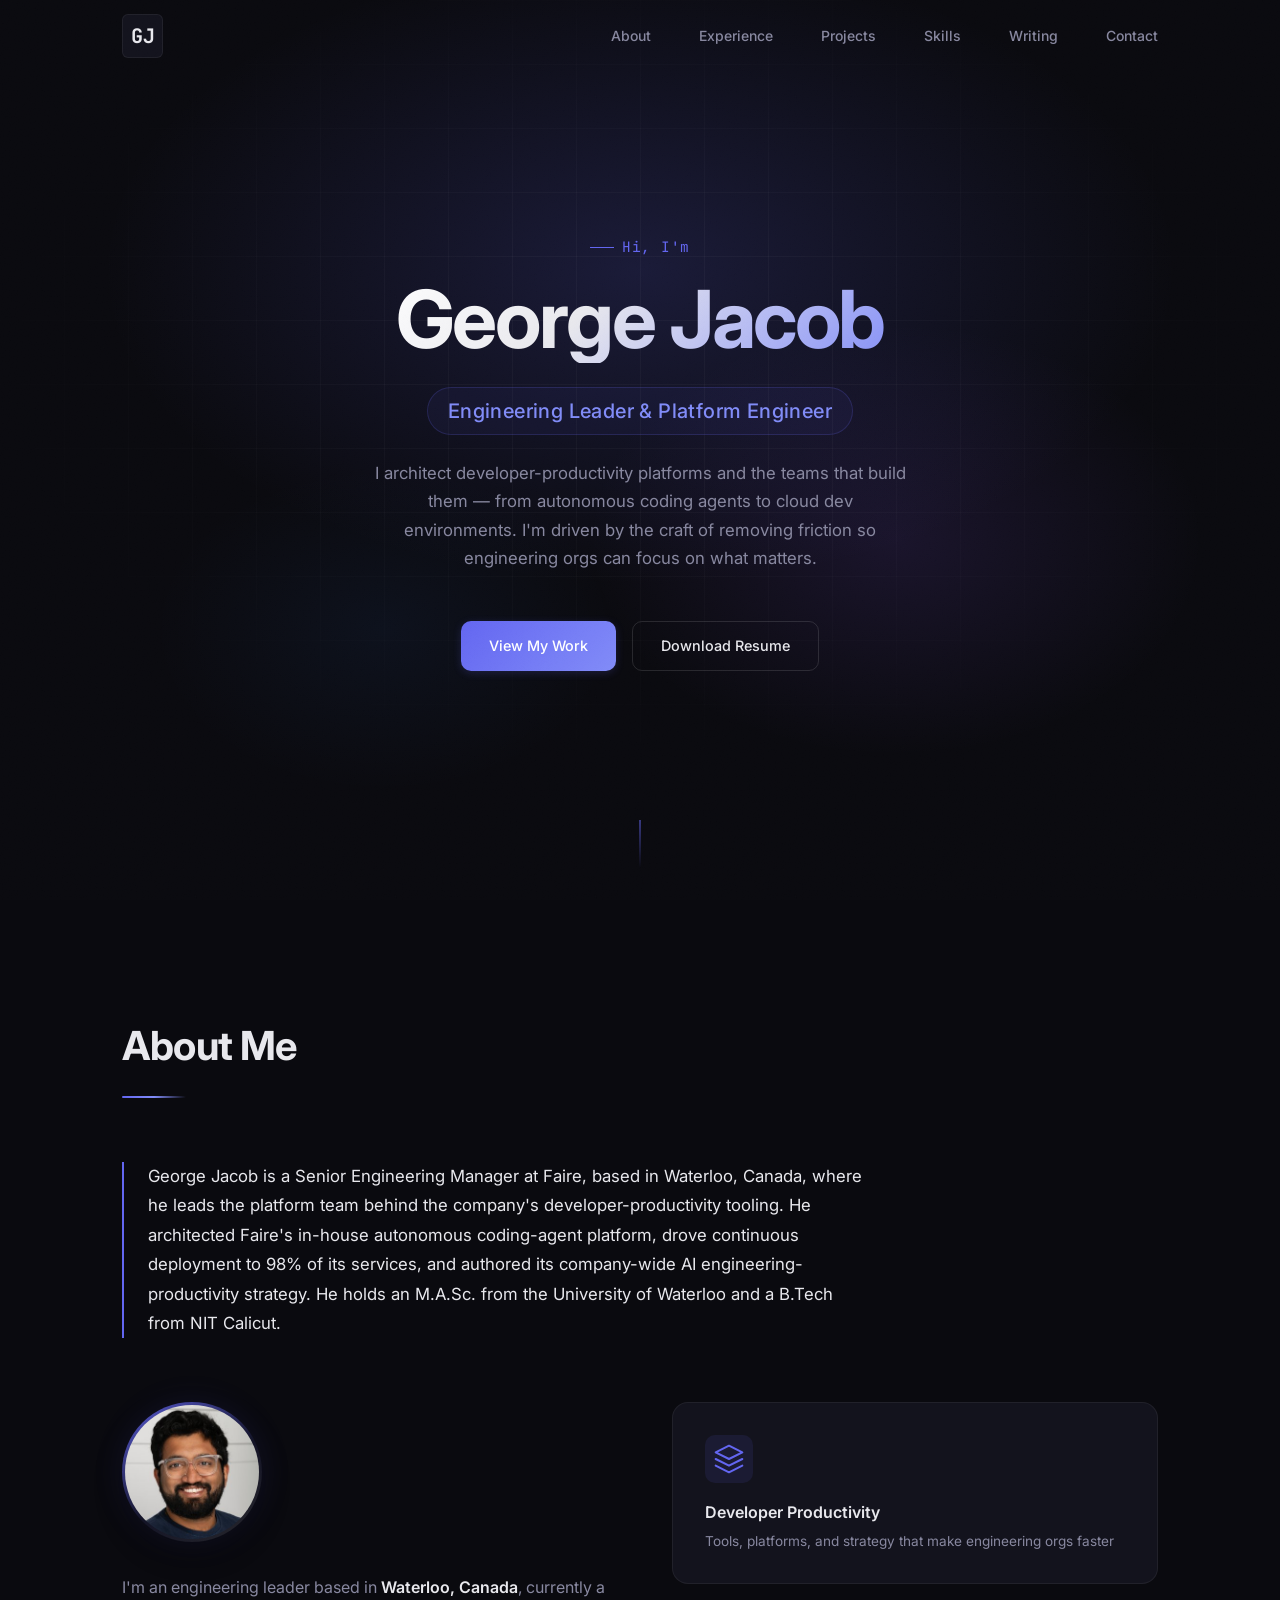
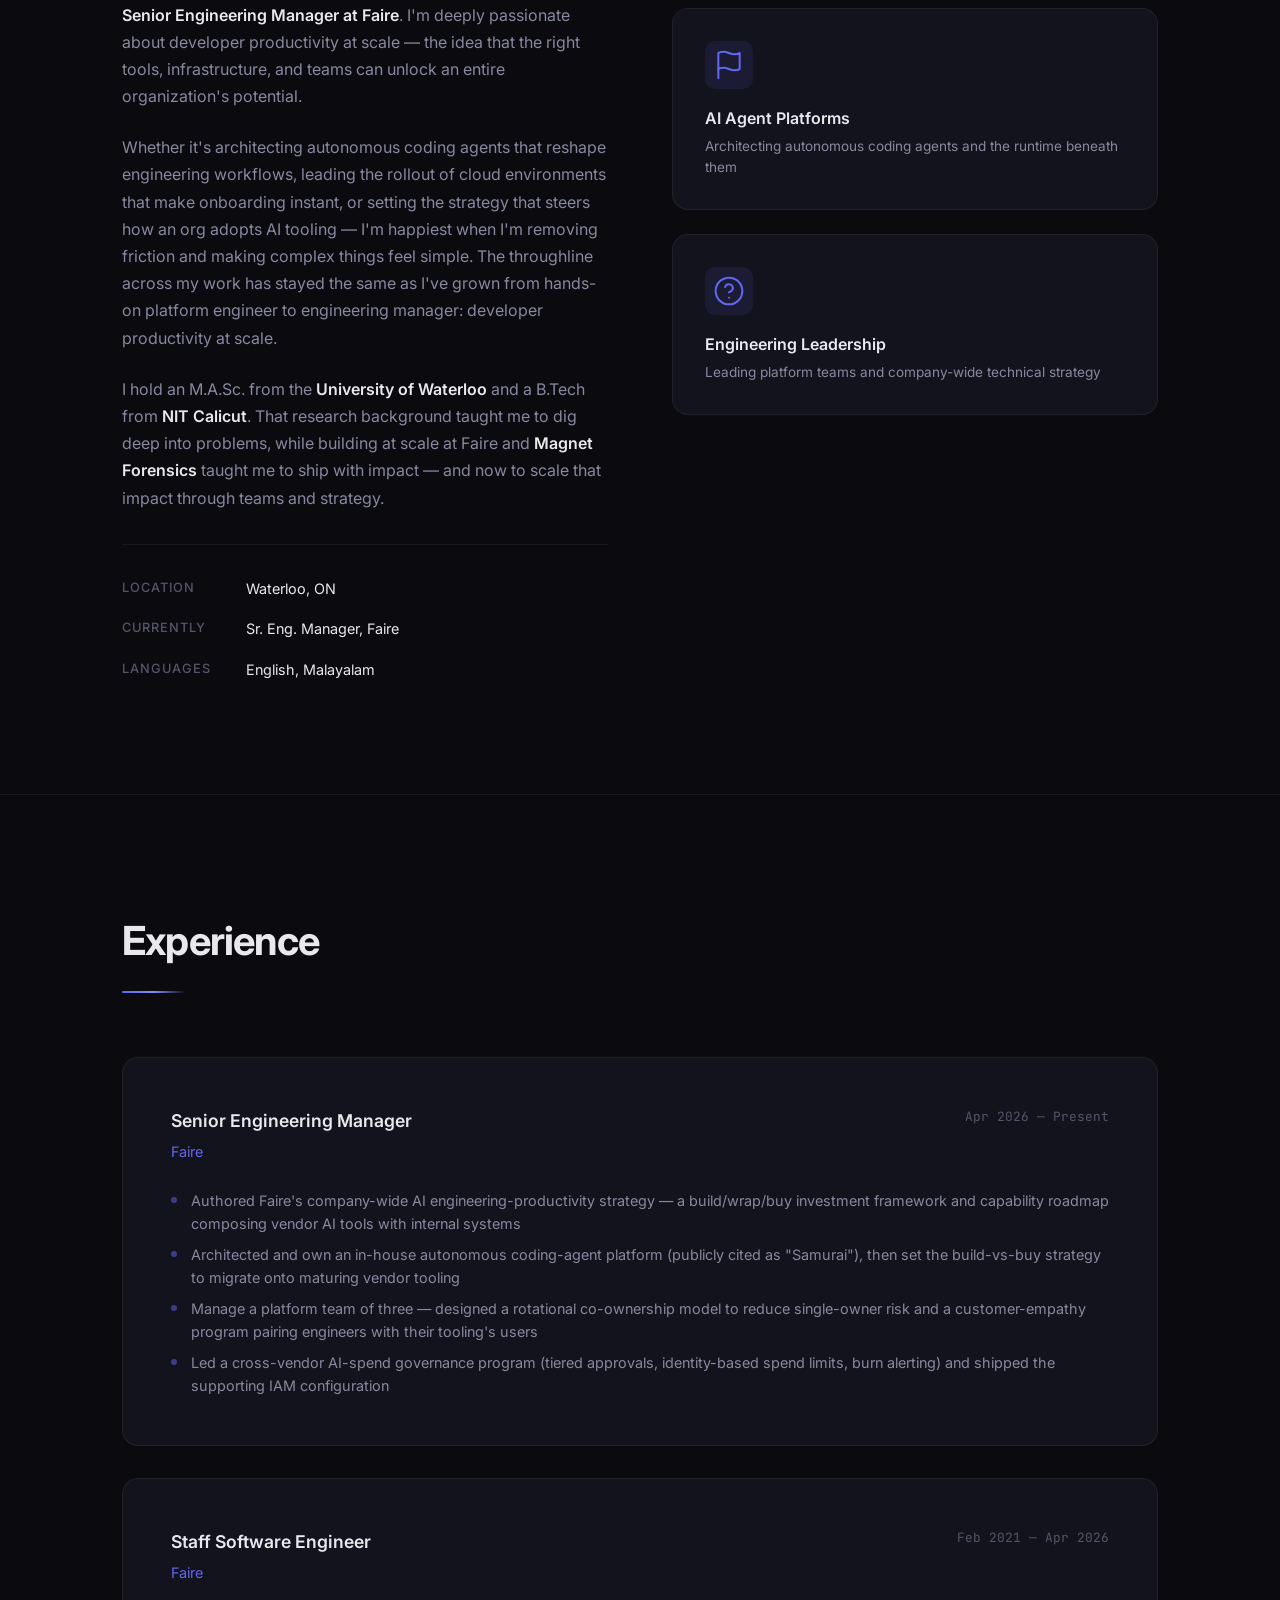
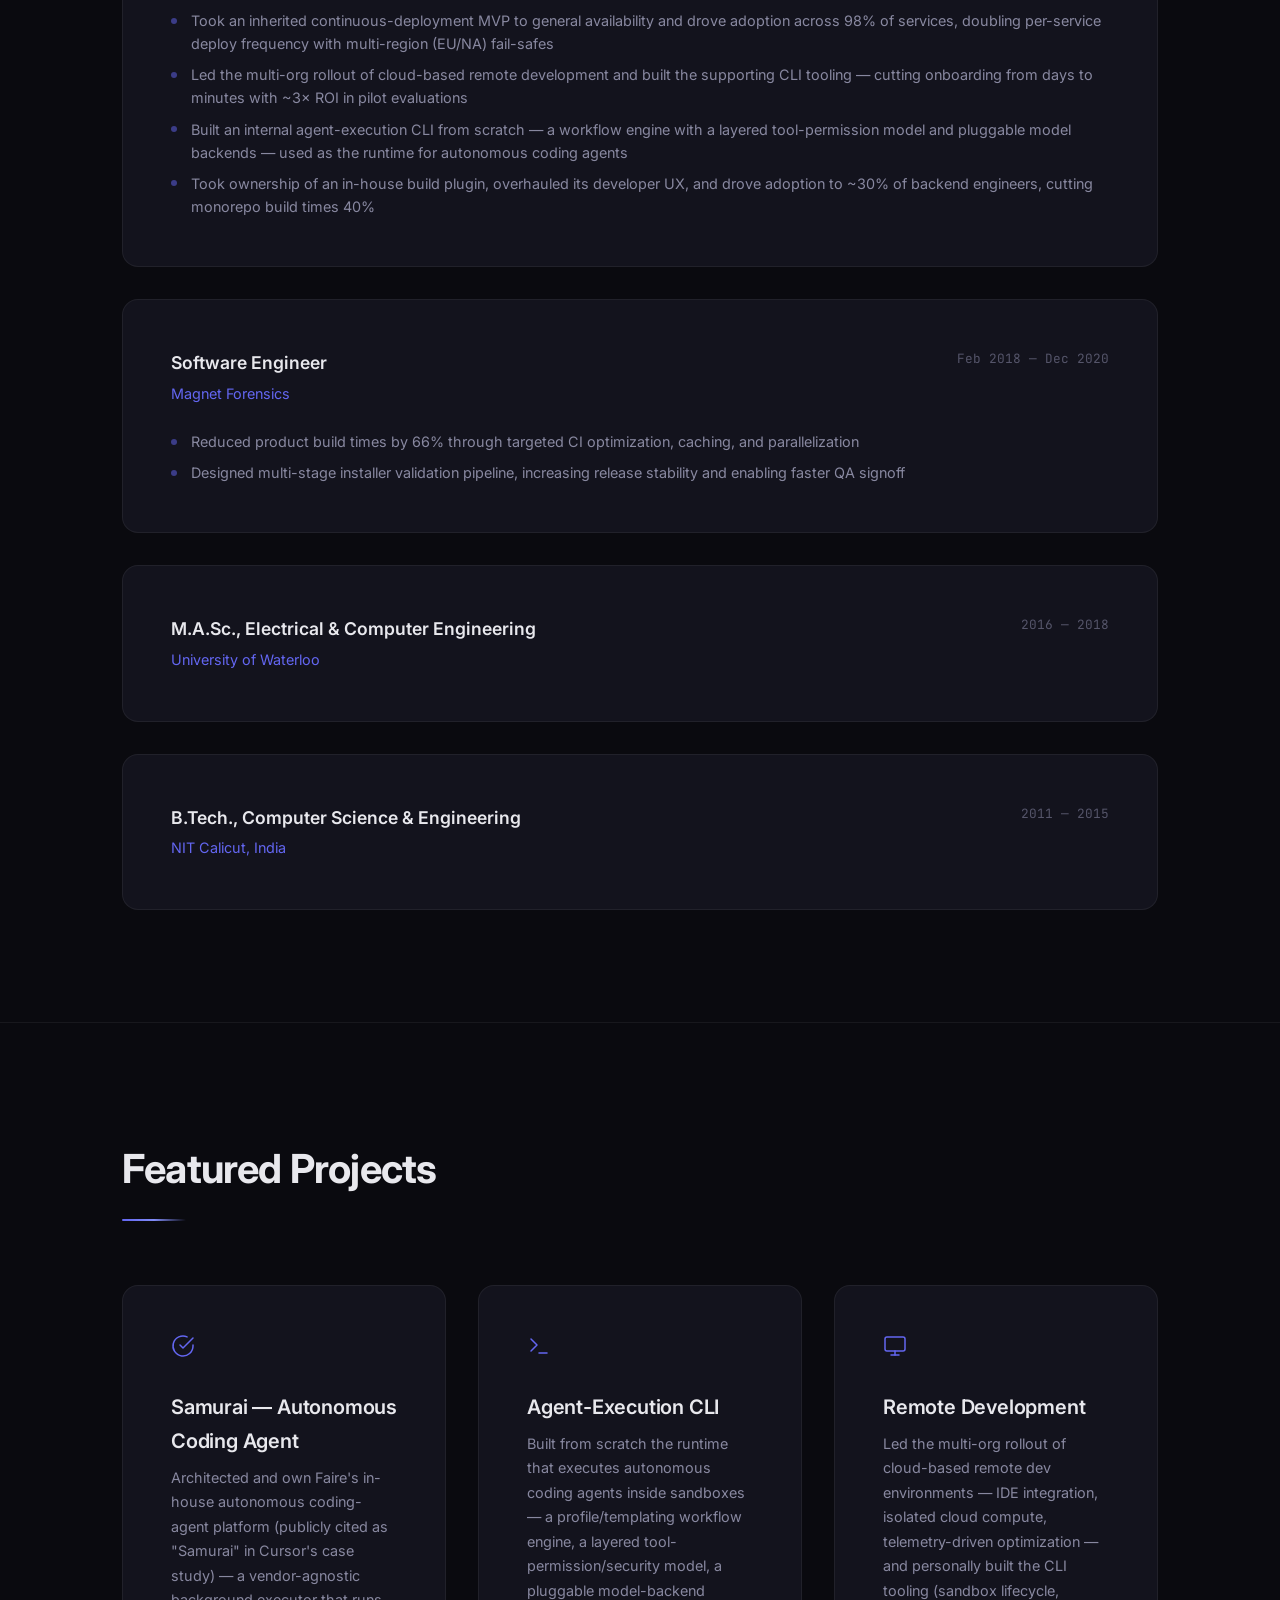
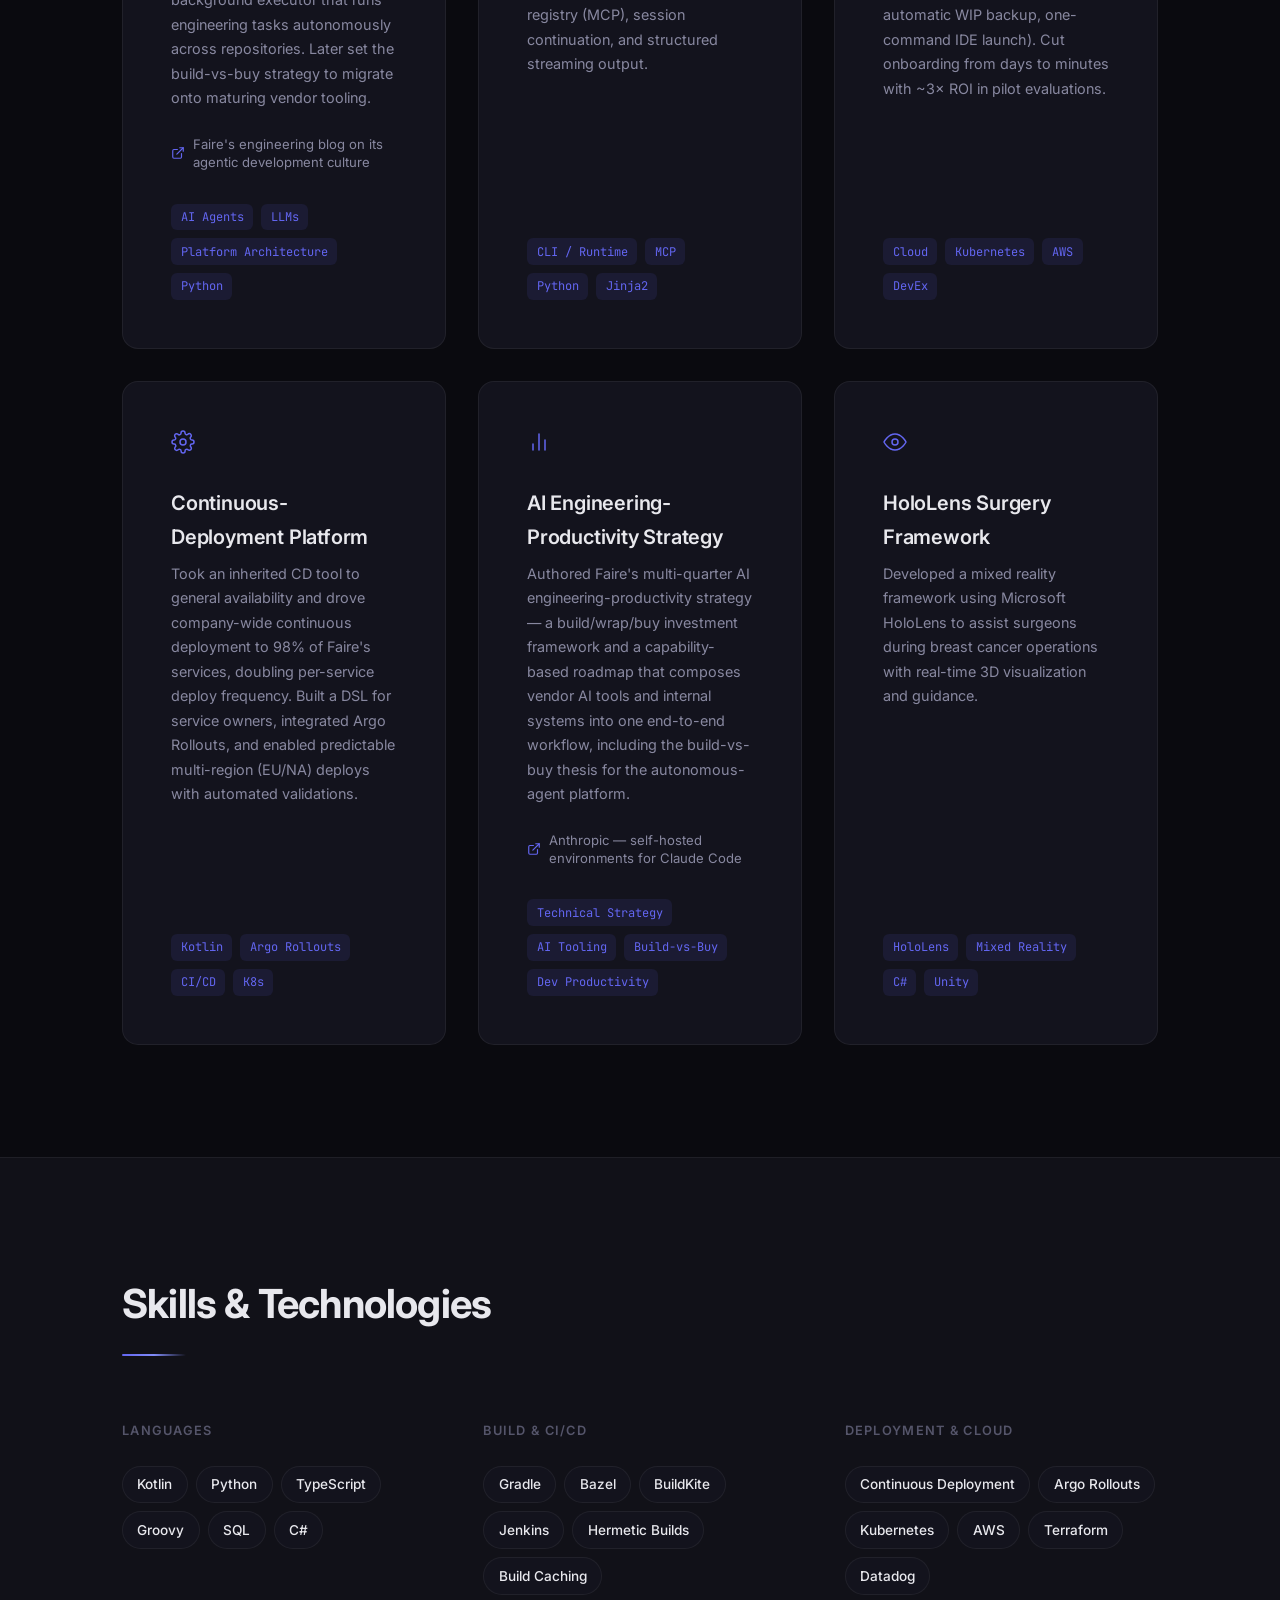
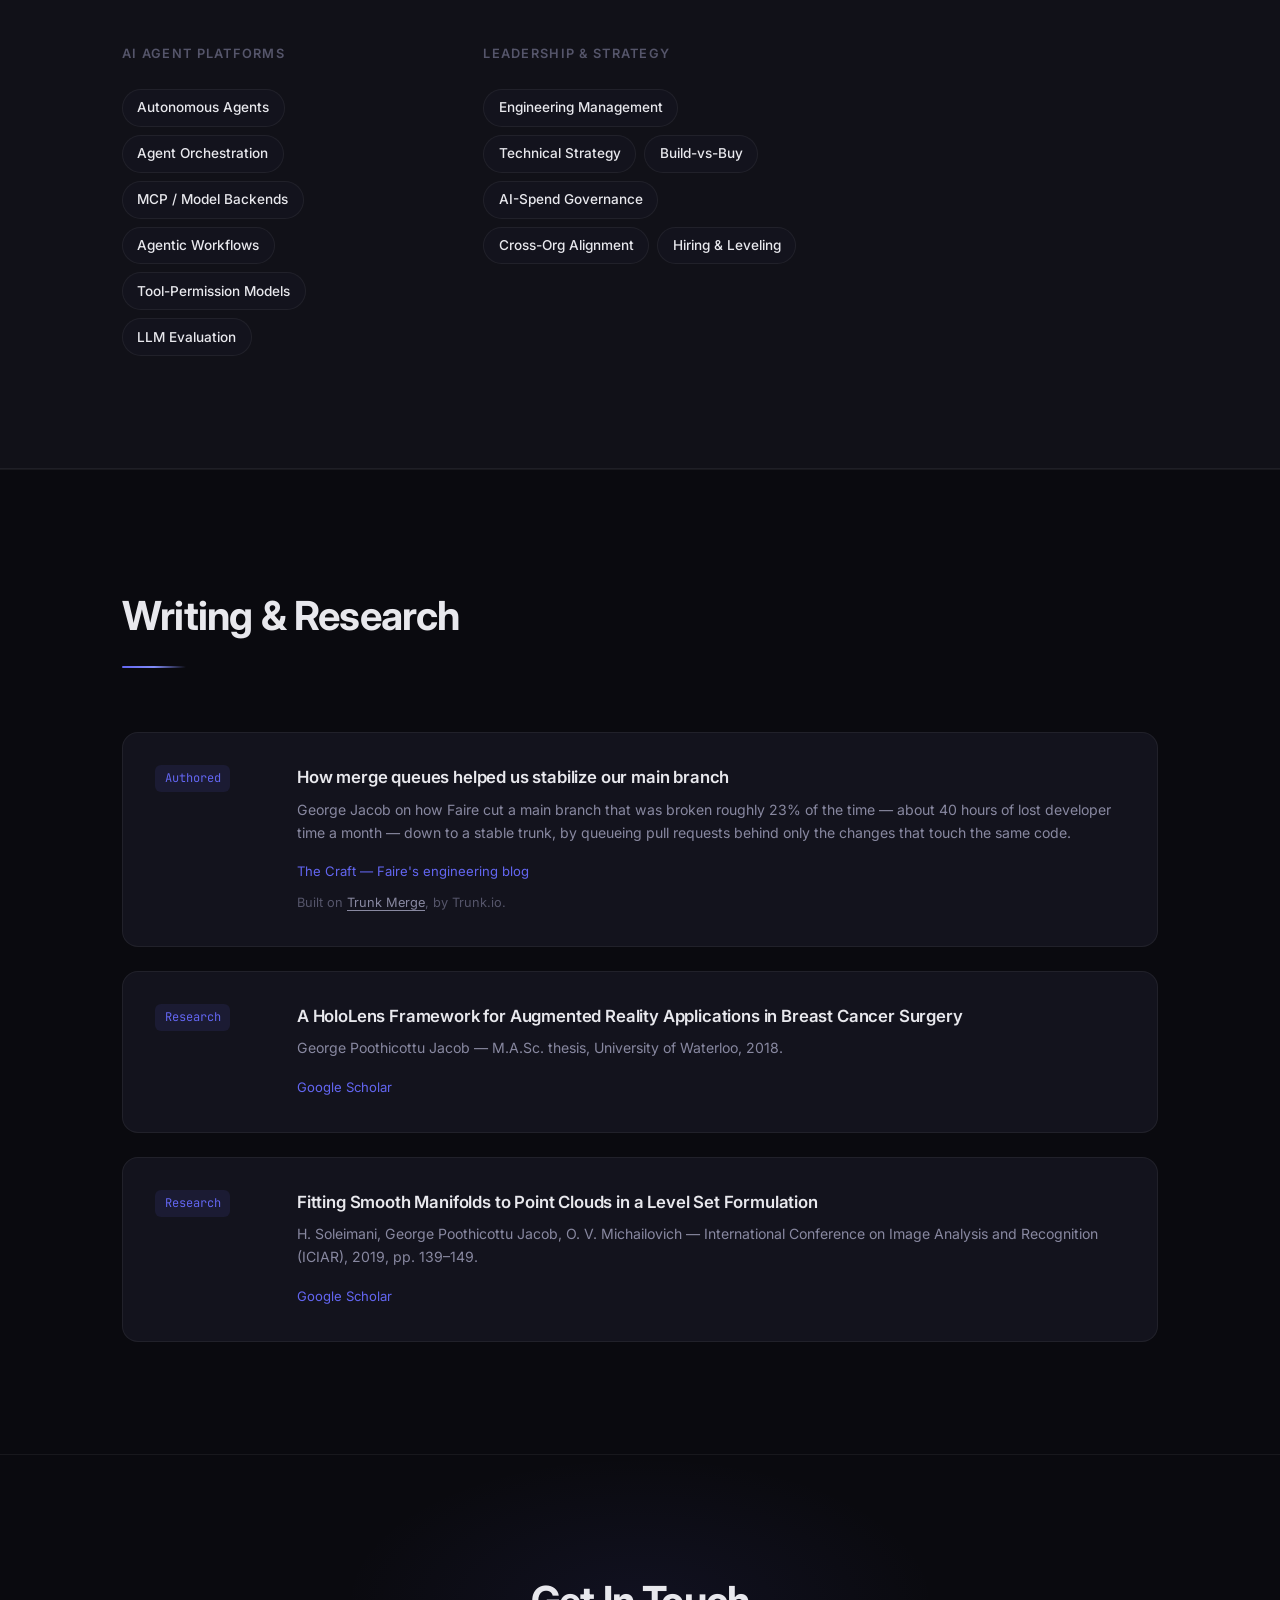
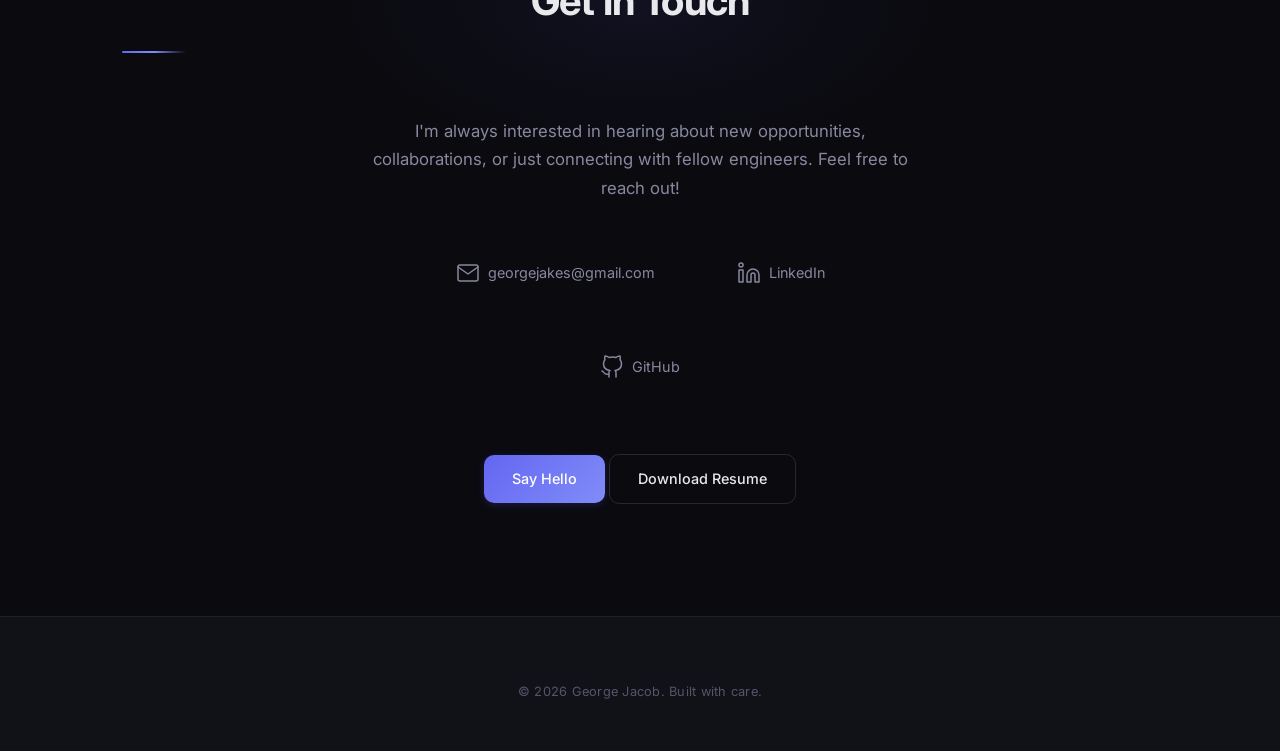
==== commit 9ae8ac8a: "Attach external references to the work they corroborate Reproducing one's own endorsements on one's " ====
--- a/index.html
+++ b/index.html
@@ -124,7 +124,7 @@
         "@type": "WebPage",
         "@id": "https://georgejacob.ca/#cited-trunk",
         "url": "https://trunk.io/",
-        "name": "Trunk.io — customer testimonial",
+        "name": "Trunk Merge",
         "publisher": { "@type": "Organization", "name": "Trunk.io" },
         "mentions": { "@id": "https://georgejacob.ca/#person" }
       },
@@ -475,6 +475,10 @@
             </div>
             <h3 class="project-card__title">AI Engineering-Productivity Strategy</h3>
             <p class="project-card__desc">Authored Faire's multi-quarter AI engineering-productivity strategy — a build/wrap/buy investment framework and a capability-based roadmap that composes vendor AI tools and internal systems into one end-to-end workflow, including the build-vs-buy thesis for the autonomous-agent platform.</p>
+            <a class="project-card__source" href="https://claude.com/blog/run-claude-code-sessions-on-your-own-compute" target="_blank" rel="noopener noreferrer">
+              <svg aria-hidden="true" width="14" height="14" viewBox="0 0 24 24" fill="none" stroke="currentColor" stroke-width="2" stroke-linecap="round" stroke-linejoin="round"><path d="M18 13v6a2 2 0 0 1-2 2H5a2 2 0 0 1-2-2V8a2 2 0 0 1 2-2h6"/><polyline points="15 3 21 3 21 9"/><line x1="10" y1="14" x2="21" y2="3"/></svg>
+              <span>Anthropic — self-hosted environments for Claude Code</span>
+            </a>
             <div class="project-card__tags">
               <span class="tag">Technical Strategy</span>
               <span class="tag">AI Tooling</span>
@@ -573,38 +577,11 @@
       </div>
     </section>
 
-    <!-- Writing & Collaborations -->
+    <!-- Writing & Research -->
     <section class="section writing" id="writing">
       <div class="container">
-        <h2 class="section__title reveal">Writing &amp; Collaborations</h2>
-
-        <h3 class="writing__group-title reveal">Collaborations</h3>
-        <p class="writing__group-note reveal">Platforms built by other teams that we adopted at Faire, and the feedback I gave them along the way.</p>
-        <div class="writing__list reveal">
-
-          <article class="writing-item">
-            <span class="tag writing-item__kind">Anthropic</span>
-            <div class="writing-item__body">
-              <h4 class="writing-item__title">Self-hosted environments for Claude Code — built by Anthropic</h4>
-              <blockquote class="writing-item__quote">Self-hosted environments let us integrate Claude Code into our existing development workflows while maintaining our security and operational controls. This setup means Claude can generate PRs, help fix CI issues, and respond to developer workflow events, with compute that can scale based on demand. Claude understands our codebase, making it a strong fit for how our engineering teams build.</blockquote>
-              <p class="writing-item__attr">George Jacob, Senior Engineering Manager, Faire</p>
-              <a class="writing-item__link" href="https://claude.com/blog/run-claude-code-sessions-on-your-own-compute" target="_blank" rel="noopener noreferrer">Self-hosted environments for Claude Code — Anthropic, August 2026</a>
-            </div>
-          </article>
-
-          <article class="writing-item">
-            <span class="tag writing-item__kind">Trunk.io</span>
-            <div class="writing-item__body">
-              <h4 class="writing-item__title">Trunk Merge — built by Trunk.io</h4>
-              <blockquote class="writing-item__quote">Trunk Merge was a winner for us because something that used to take 30 minutes can be replaced with something that takes two.</blockquote>
-              <p class="writing-item__attr">George Jacob, Sr. Software Engineer @ Faire</p>
-              <a class="writing-item__link" href="https://trunk.io/" target="_blank" rel="noopener noreferrer">Trunk.io — customer testimonial</a>
-            </div>
-          </article>
-
-        </div>
-
-        <h3 class="writing__group-title reveal">Writing &amp; research</h3>
+        <h2 class="section__title reveal">Writing &amp; Research</h2>
+
         <div class="writing__list reveal">
 
           <article class="writing-item">
@@ -613,6 +590,7 @@
               <h3 class="writing-item__title">How merge queues helped us stabilize our main branch</h3>
               <p class="writing-item__desc">George Jacob on how Faire cut a main branch that was broken roughly 23% of the time — about 40 hours of lost developer time a month — down to a stable trunk, by queueing pull requests behind only the changes that touch the same code.</p>
               <a class="writing-item__link" href="https://craft.faire.com/how-merge-queues-helped-us-stabilize-our-main-branch-081a50bc85b2" target="_blank" rel="noopener noreferrer">The Craft — Faire's engineering blog</a>
+              <p class="writing-item__credit">Built on <a href="https://trunk.io/" target="_blank" rel="noopener noreferrer">Trunk Merge</a>, by Trunk.io.</p>
             </div>
           </article>
 
--- a/css/style.css
+++ b/css/style.css
@@ -716,29 +716,25 @@
    Writing & Research
    ============================================ */
 
-.writing__group-title {
+
+.writing-item__credit {
+  margin-top: var(--space-sm);
   font-size: 0.8rem;
-  font-weight: 600;
-  text-transform: uppercase;
-  letter-spacing: 0.1em;
   color: var(--text-muted);
-  margin-bottom: var(--space-lg);
-}
-
-.writing__group-note {
-  max-width: 70ch;
-  margin: calc(var(--space-lg) * -1) 0 var(--space-xl);
-  font-size: 0.9rem;
+}
+
+.writing-item__credit a {
   color: var(--text-secondary);
-}
-
-.writing-item__quote {
-  margin-top: var(--space-md);
-}
-
-.writing__list + .writing__group-title {
-  margin-top: var(--space-3xl);
-}
+  text-decoration: underline;
+  text-underline-offset: 3px;
+}
+
+.writing-item__credit a:hover {
+  color: var(--accent-hover);
+}
+
+
+
 
 .writing__list {
   display: flex;
@@ -768,20 +764,7 @@
   white-space: nowrap;
 }
 
-.writing-item__quote {
-  font-size: 0.95rem;
-  line-height: 1.7;
-  color: var(--text-primary);
-  border-left: 2px solid var(--border-hover);
-  padding-left: var(--space-lg);
-}
-
-.writing-item__attr {
-  margin-top: var(--space-md);
-  padding-left: var(--space-lg);
-  font-size: 0.82rem;
-  color: var(--text-muted);
-}
+
 
 .writing-item__title {
   font-size: 1.05rem;
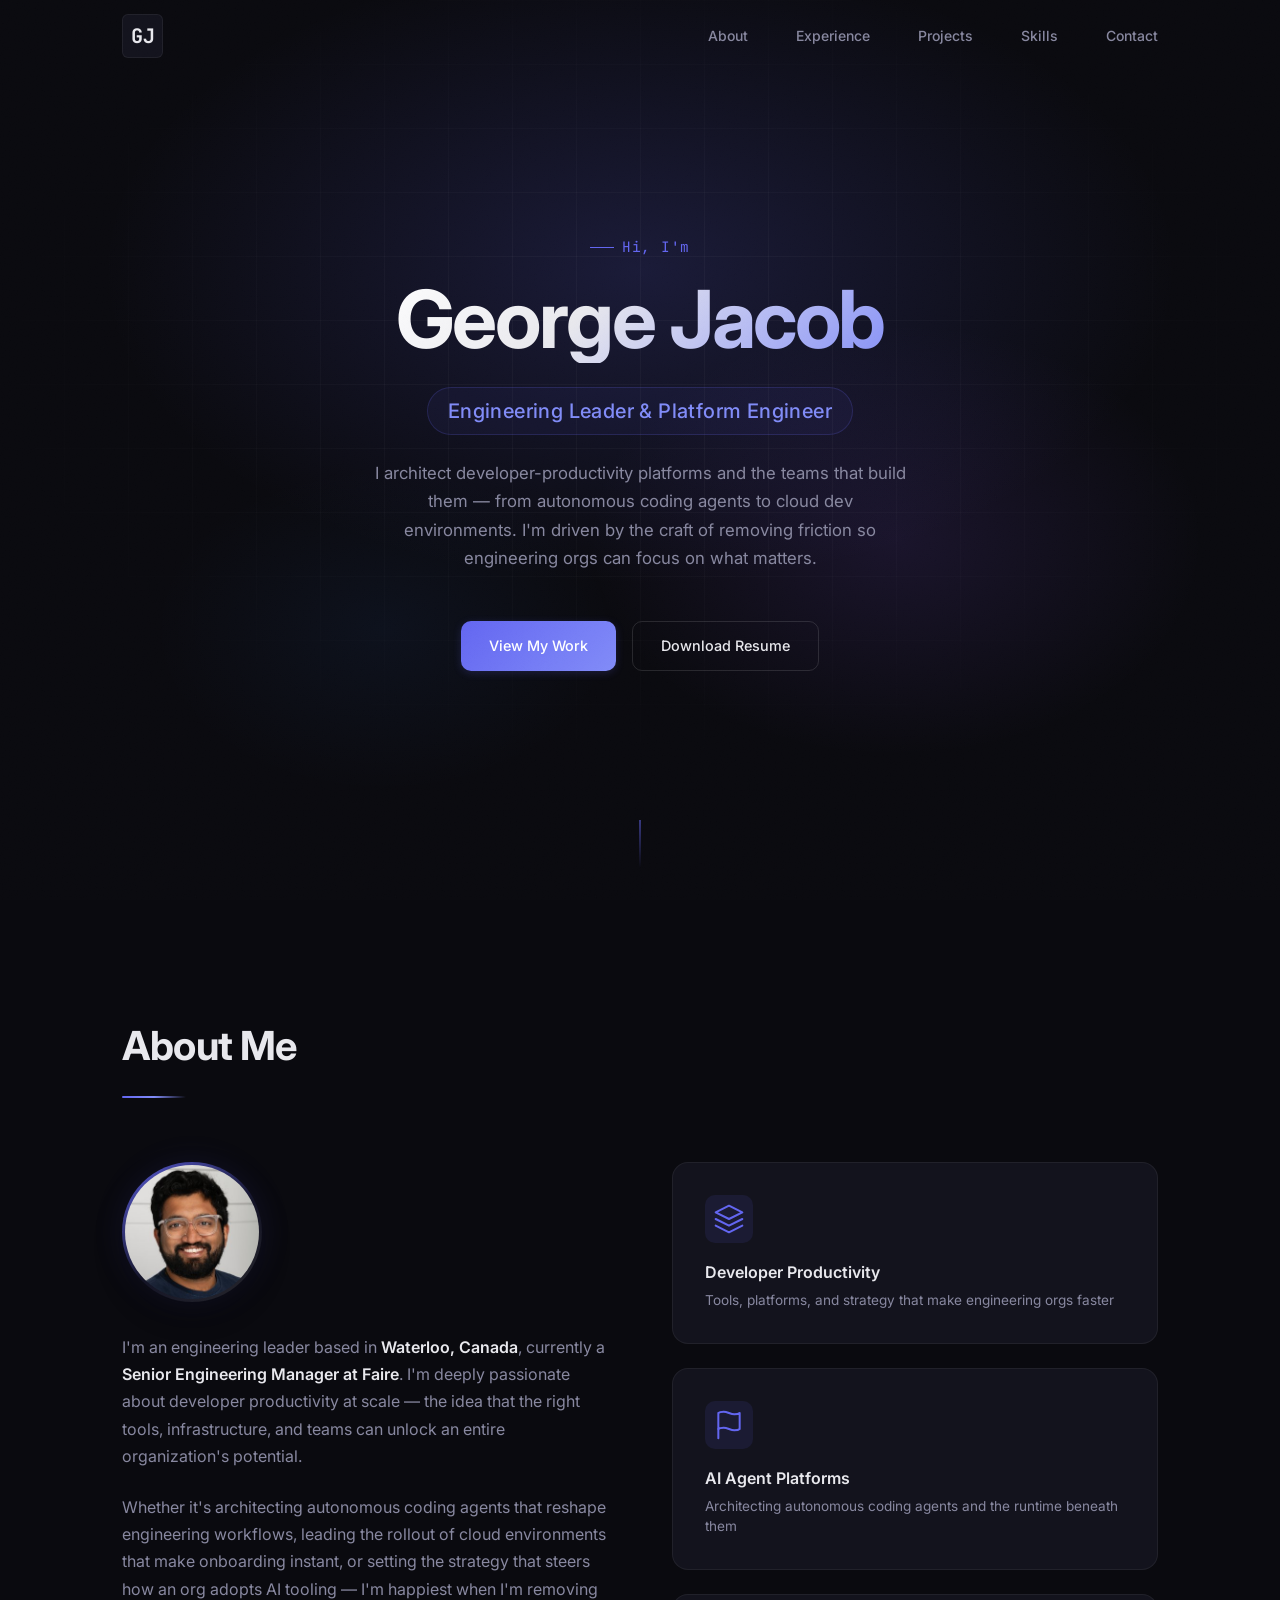
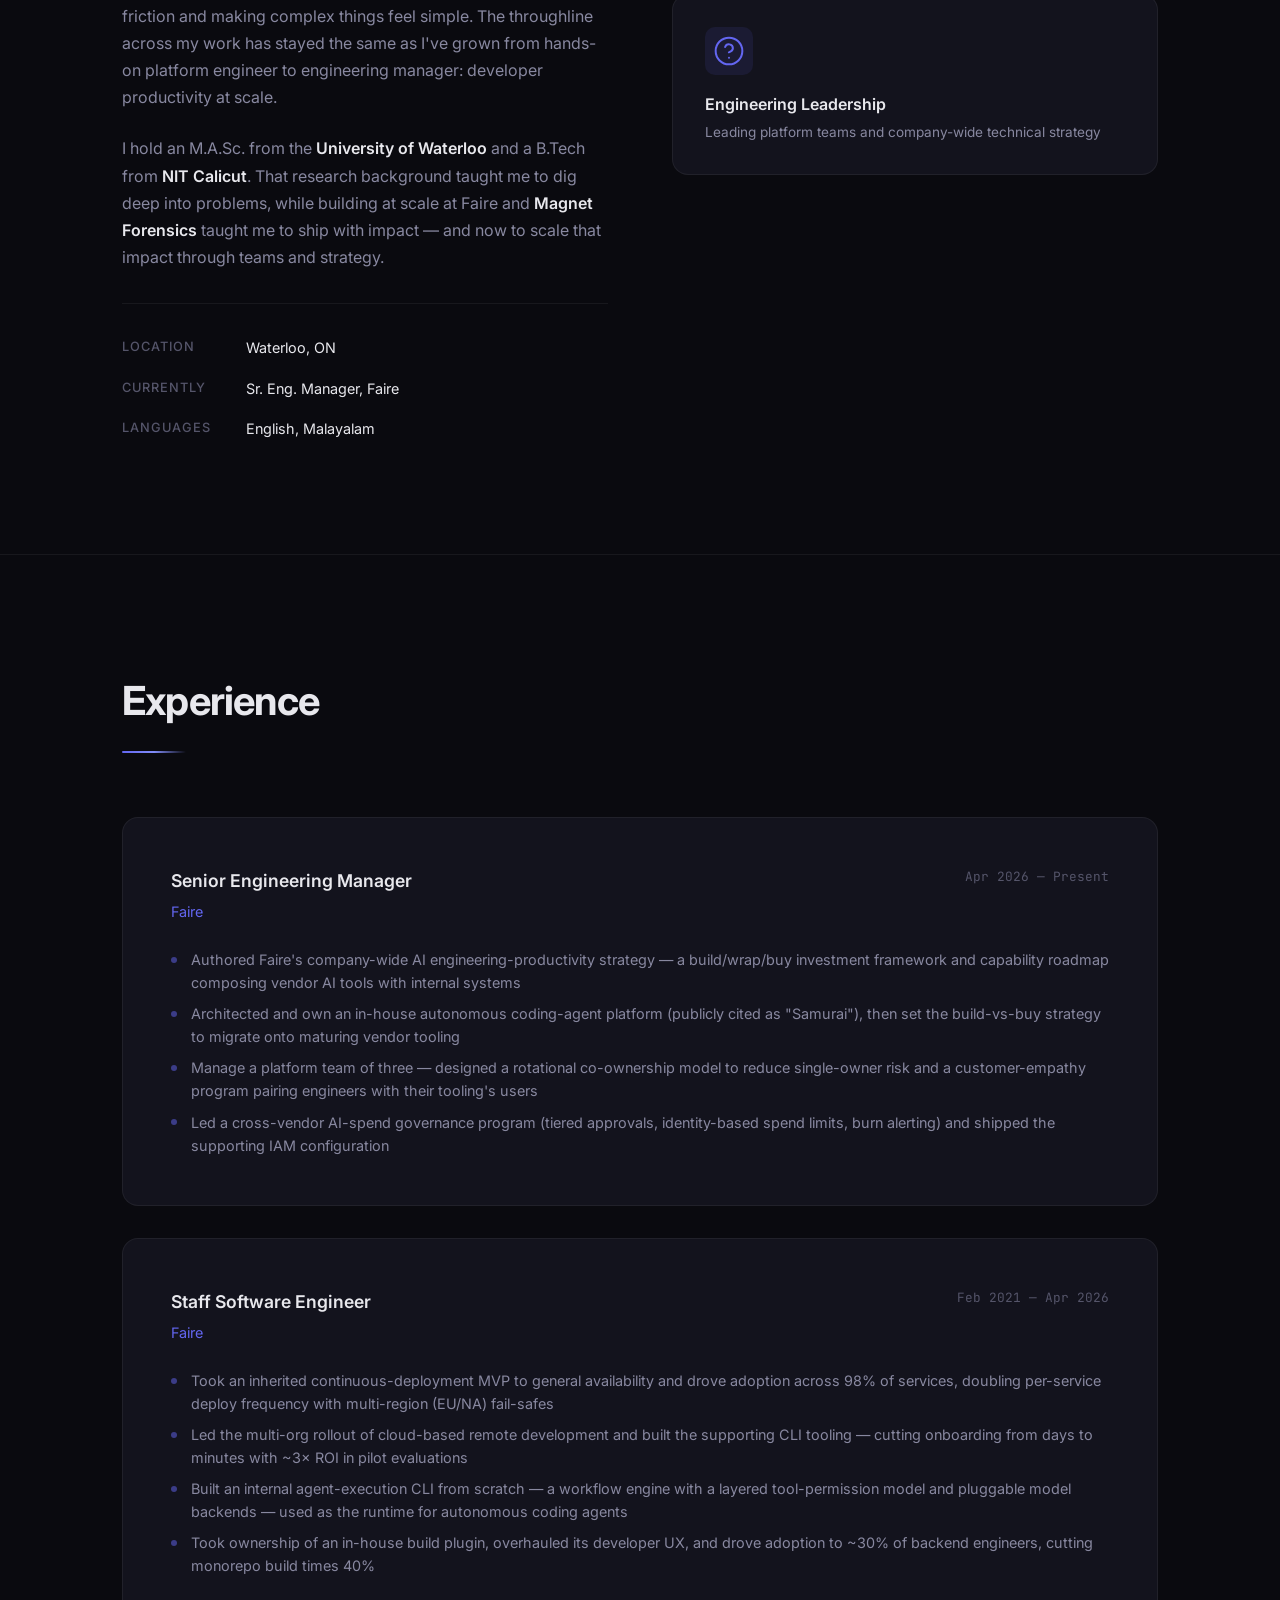
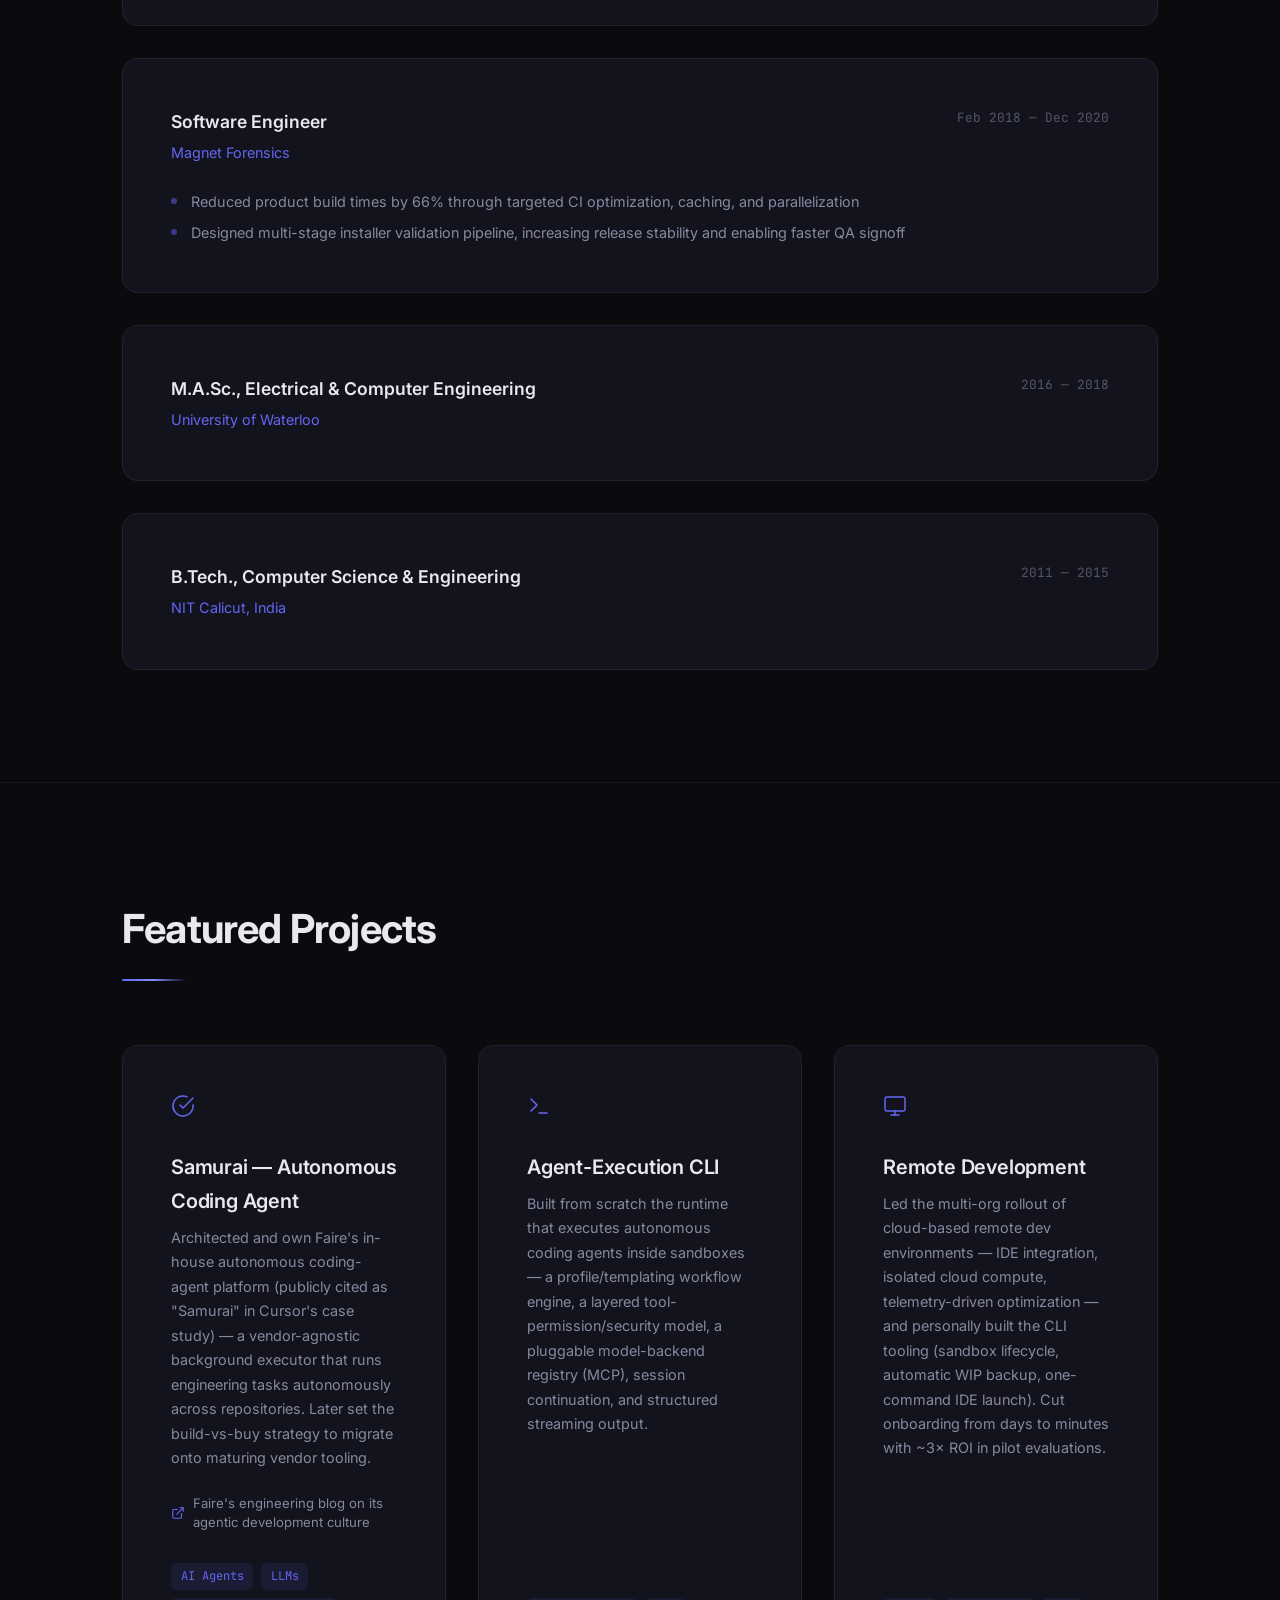
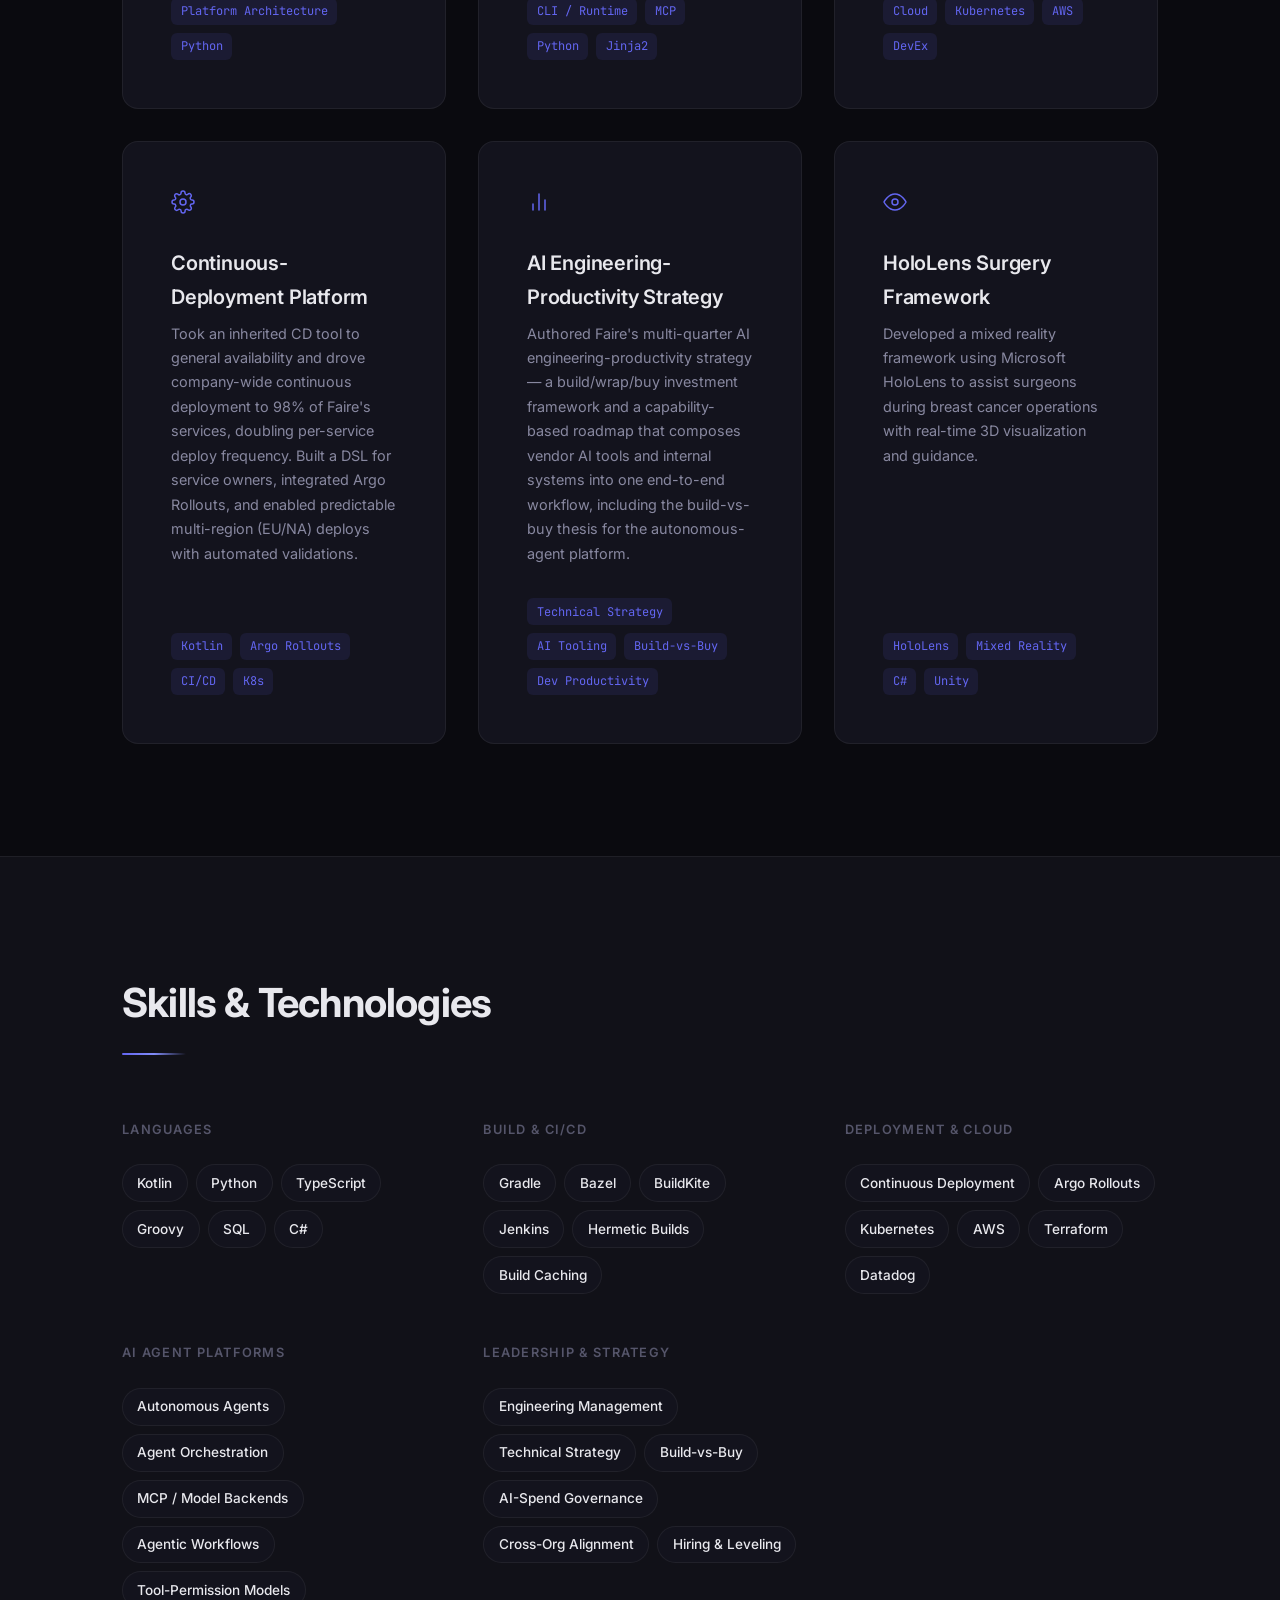
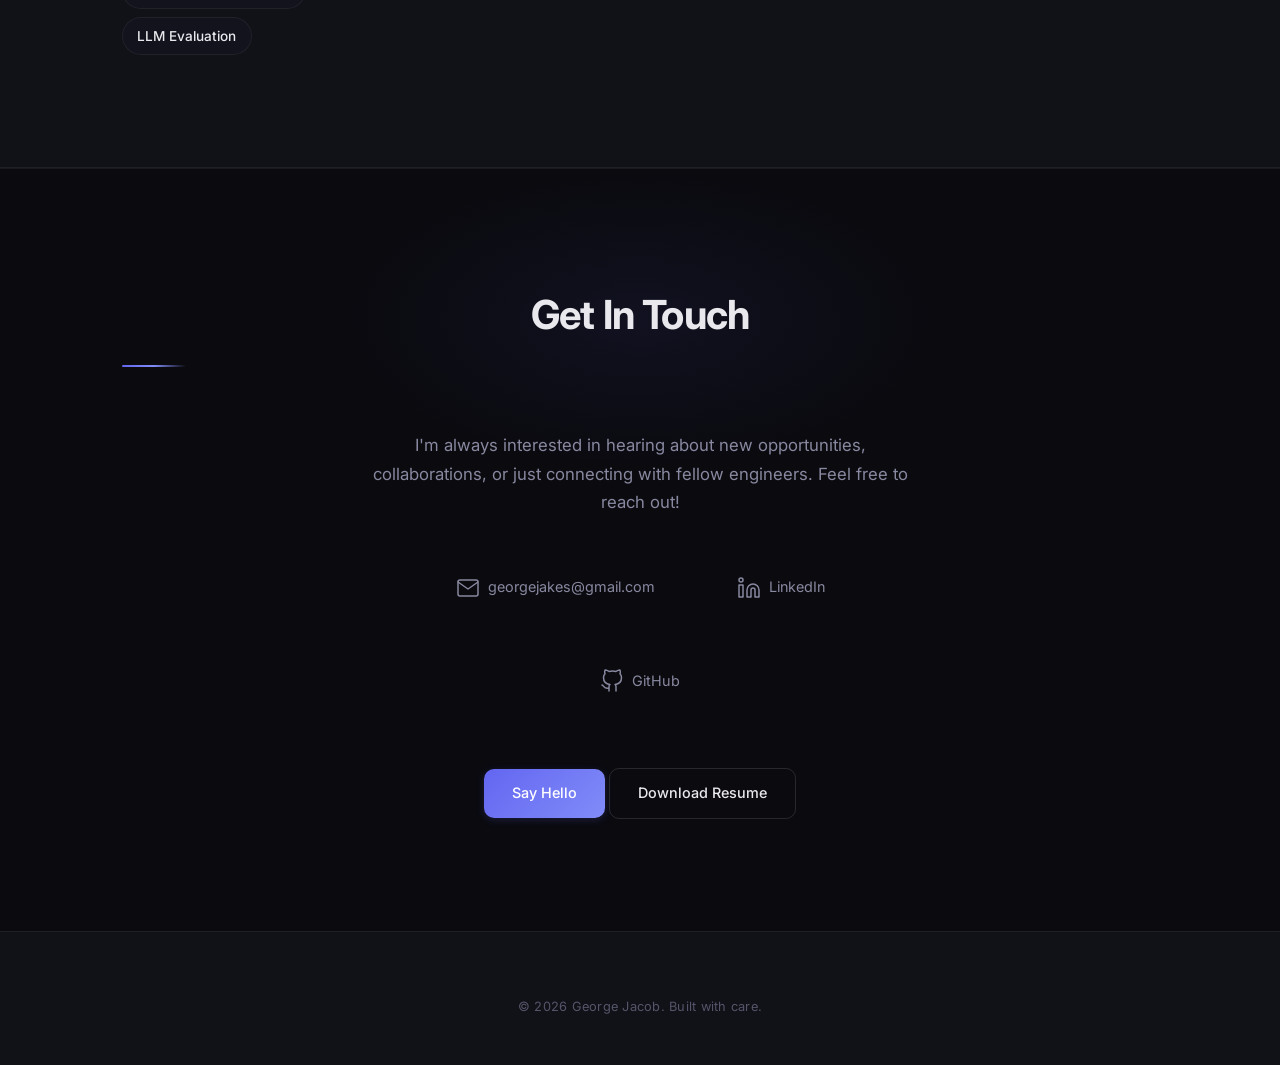
==== commit 6e18402a: "Use full ISO 8601 datetime for dateModified in structured data Co-Authored-By: Claude Sonnet 5 <nore" ====
--- a/index.html
+++ b/index.html
@@ -105,56 +105,7 @@
           "https://www.linkedin.com/in/georgepjacob",
           "https://github.com/geojakes",
           "https://scholar.google.com/citations?user=81fERxcAAAAJ"
-        ],
-        "subjectOf": [
-          { "@id": "https://georgejacob.ca/#cited-anthropic" },
-          { "@id": "https://georgejacob.ca/#cited-trunk" }
         ]
-      },
-      {
-        "@type": "Article",
-        "@id": "https://georgejacob.ca/#cited-anthropic",
-        "url": "https://claude.com/blog/run-claude-code-sessions-on-your-own-compute",
-        "headline": "Self-hosted environments for Claude Code",
-        "datePublished": "2026-08-06",
-        "publisher": { "@type": "Organization", "name": "Anthropic" },
-        "mentions": { "@id": "https://georgejacob.ca/#person" }
-      },
-      {
-        "@type": "WebPage",
-        "@id": "https://georgejacob.ca/#cited-trunk",
-        "url": "https://trunk.io/",
-        "name": "Trunk Merge",
-        "publisher": { "@type": "Organization", "name": "Trunk.io" },
-        "mentions": { "@id": "https://georgejacob.ca/#person" }
-      },
-      {
-        "@type": "Article",
-        "@id": "https://georgejacob.ca/#article-merge-queues",
-        "url": "https://craft.faire.com/how-merge-queues-helped-us-stabilize-our-main-branch-081a50bc85b2",
-        "headline": "How merge queues helped us stabilize our main branch",
-        "author": { "@id": "https://georgejacob.ca/#person" },
-        "publisher": { "@type": "Organization", "name": "The Craft — Faire Engineering" }
-      },
-      {
-        "@type": "ScholarlyArticle",
-        "@id": "https://georgejacob.ca/#paper-hololens",
-        "name": "A HoloLens Framework for Augmented Reality Applications in Breast Cancer Surgery",
-        "author": { "@id": "https://georgejacob.ca/#person" },
-        "datePublished": "2018",
-        "publisher": { "@type": "CollegeOrUniversity", "name": "University of Waterloo" }
-      },
-      {
-        "@type": "ScholarlyArticle",
-        "@id": "https://georgejacob.ca/#paper-manifolds",
-        "name": "Fitting Smooth Manifolds to Point Clouds in a Level Set Formulation",
-        "author": { "@id": "https://georgejacob.ca/#person" },
-        "datePublished": "2019",
-        "isPartOf": {
-          "@type": "PublicationEvent",
-          "name": "International Conference on Image Analysis and Recognition (ICIAR)"
-        },
-        "pagination": "139-149"
       },
       {
         "@type": "WebSite",
@@ -173,7 +124,7 @@
         "isPartOf": { "@id": "https://georgejacob.ca/#website" },
         "about": { "@id": "https://georgejacob.ca/#person" },
         "mainEntity": { "@id": "https://georgejacob.ca/#person" },
-        "dateModified": "2026-08-27",
+        "dateModified": "2026-08-26T21:02:32-04:00",
         "inLanguage": "en"
       }
     ]
@@ -221,7 +172,6 @@
           <li><a href="#experience" class="nav__link">Experience</a></li>
           <li><a href="#projects" class="nav__link">Projects</a></li>
           <li><a href="#skills" class="nav__link">Skills</a></li>
-          <li><a href="#writing" class="nav__link">Writing</a></li>
           <li><a href="#contact" class="nav__link">Contact</a></li>
         </ul>
       </nav>
@@ -260,7 +210,6 @@
     <section class="section about" id="about">
       <div class="container">
         <h2 class="section__title reveal">About Me</h2>
-        <p class="about__lead reveal">George Jacob is a Senior Engineering Manager at Faire, based in Waterloo, Canada, where he leads the platform team behind the company's developer-productivity tooling. He architected Faire's in-house autonomous coding-agent platform, drove continuous deployment to 98% of its services, and authored its company-wide AI engineering-productivity strategy. He holds an M.A.Sc. from the University of Waterloo and a B.Tech from NIT Calicut.</p>
         <div class="about__grid reveal">
           <div class="about__text">
             <figure class="about__portrait">
@@ -475,10 +424,6 @@
             </div>
             <h3 class="project-card__title">AI Engineering-Productivity Strategy</h3>
             <p class="project-card__desc">Authored Faire's multi-quarter AI engineering-productivity strategy — a build/wrap/buy investment framework and a capability-based roadmap that composes vendor AI tools and internal systems into one end-to-end workflow, including the build-vs-buy thesis for the autonomous-agent platform.</p>
-            <a class="project-card__source" href="https://claude.com/blog/run-claude-code-sessions-on-your-own-compute" target="_blank" rel="noopener noreferrer">
-              <svg aria-hidden="true" width="14" height="14" viewBox="0 0 24 24" fill="none" stroke="currentColor" stroke-width="2" stroke-linecap="round" stroke-linejoin="round"><path d="M18 13v6a2 2 0 0 1-2 2H5a2 2 0 0 1-2-2V8a2 2 0 0 1 2-2h6"/><polyline points="15 3 21 3 21 9"/><line x1="10" y1="14" x2="21" y2="3"/></svg>
-              <span>Anthropic — self-hosted environments for Claude Code</span>
-            </a>
             <div class="project-card__tags">
               <span class="tag">Technical Strategy</span>
               <span class="tag">AI Tooling</span>
@@ -572,45 +517,6 @@
               <span class="skill-pill">Hiring &amp; Leveling</span>
             </div>
           </div>
-
-        </div>
-      </div>
-    </section>
-
-    <!-- Writing & Research -->
-    <section class="section writing" id="writing">
-      <div class="container">
-        <h2 class="section__title reveal">Writing &amp; Research</h2>
-
-        <div class="writing__list reveal">
-
-          <article class="writing-item">
-            <span class="tag writing-item__kind">Authored</span>
-            <div class="writing-item__body">
-              <h3 class="writing-item__title">How merge queues helped us stabilize our main branch</h3>
-              <p class="writing-item__desc">George Jacob on how Faire cut a main branch that was broken roughly 23% of the time — about 40 hours of lost developer time a month — down to a stable trunk, by queueing pull requests behind only the changes that touch the same code.</p>
-              <a class="writing-item__link" href="https://craft.faire.com/how-merge-queues-helped-us-stabilize-our-main-branch-081a50bc85b2" target="_blank" rel="noopener noreferrer">The Craft — Faire's engineering blog</a>
-              <p class="writing-item__credit">Built on <a href="https://trunk.io/" target="_blank" rel="noopener noreferrer">Trunk Merge</a>, by Trunk.io.</p>
-            </div>
-          </article>
-
-          <article class="writing-item">
-            <span class="tag writing-item__kind">Research</span>
-            <div class="writing-item__body">
-              <h3 class="writing-item__title">A HoloLens Framework for Augmented Reality Applications in Breast Cancer Surgery</h3>
-              <p class="writing-item__desc">George Poothicottu Jacob — M.A.Sc. thesis, University of Waterloo, 2018.</p>
-              <a class="writing-item__link" href="https://scholar.google.com/citations?user=81fERxcAAAAJ" target="_blank" rel="noopener noreferrer">Google Scholar</a>
-            </div>
-          </article>
-
-          <article class="writing-item">
-            <span class="tag writing-item__kind">Research</span>
-            <div class="writing-item__body">
-              <h3 class="writing-item__title">Fitting Smooth Manifolds to Point Clouds in a Level Set Formulation</h3>
-              <p class="writing-item__desc">H. Soleimani, George Poothicottu Jacob, O. V. Michailovich — International Conference on Image Analysis and Recognition (ICIAR), 2019, pp. 139–149.</p>
-              <a class="writing-item__link" href="https://scholar.google.com/citations?user=81fERxcAAAAJ" target="_blank" rel="noopener noreferrer">Google Scholar</a>
-            </div>
-          </article>
 
         </div>
       </div>
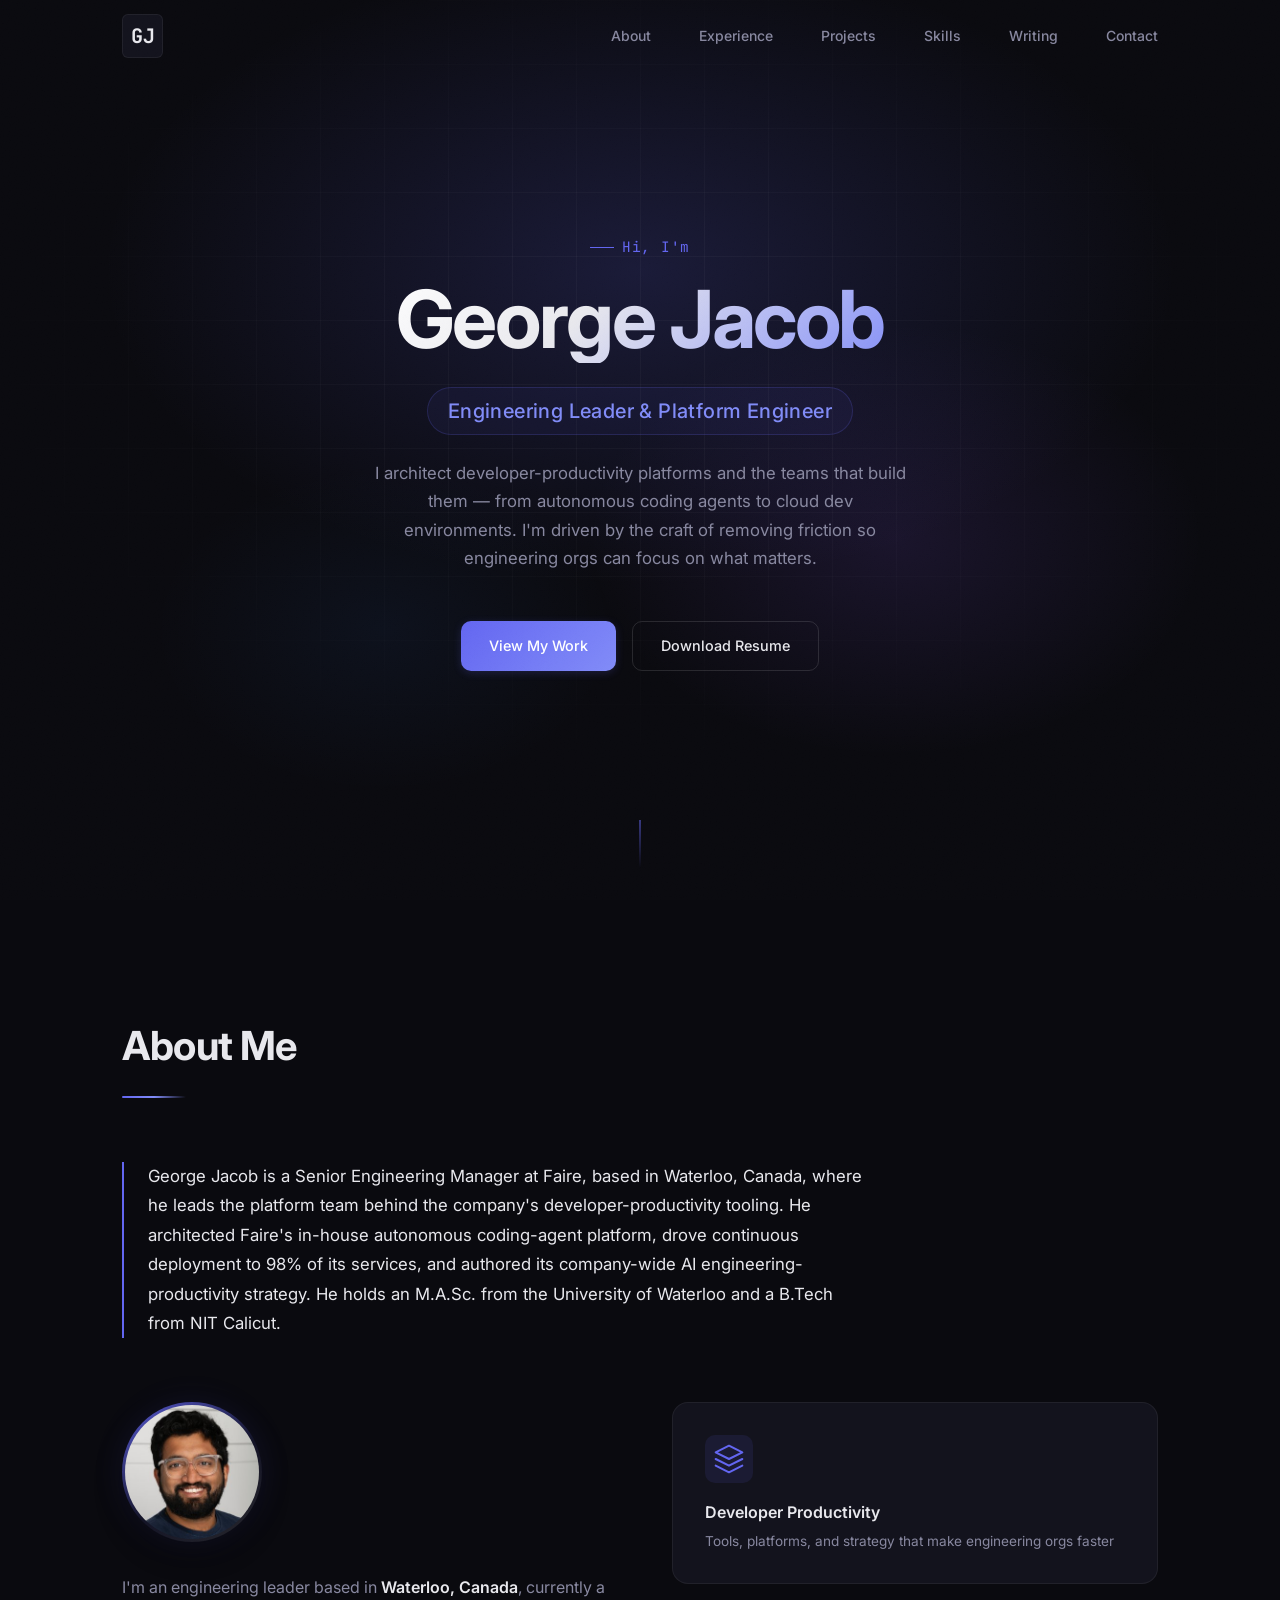
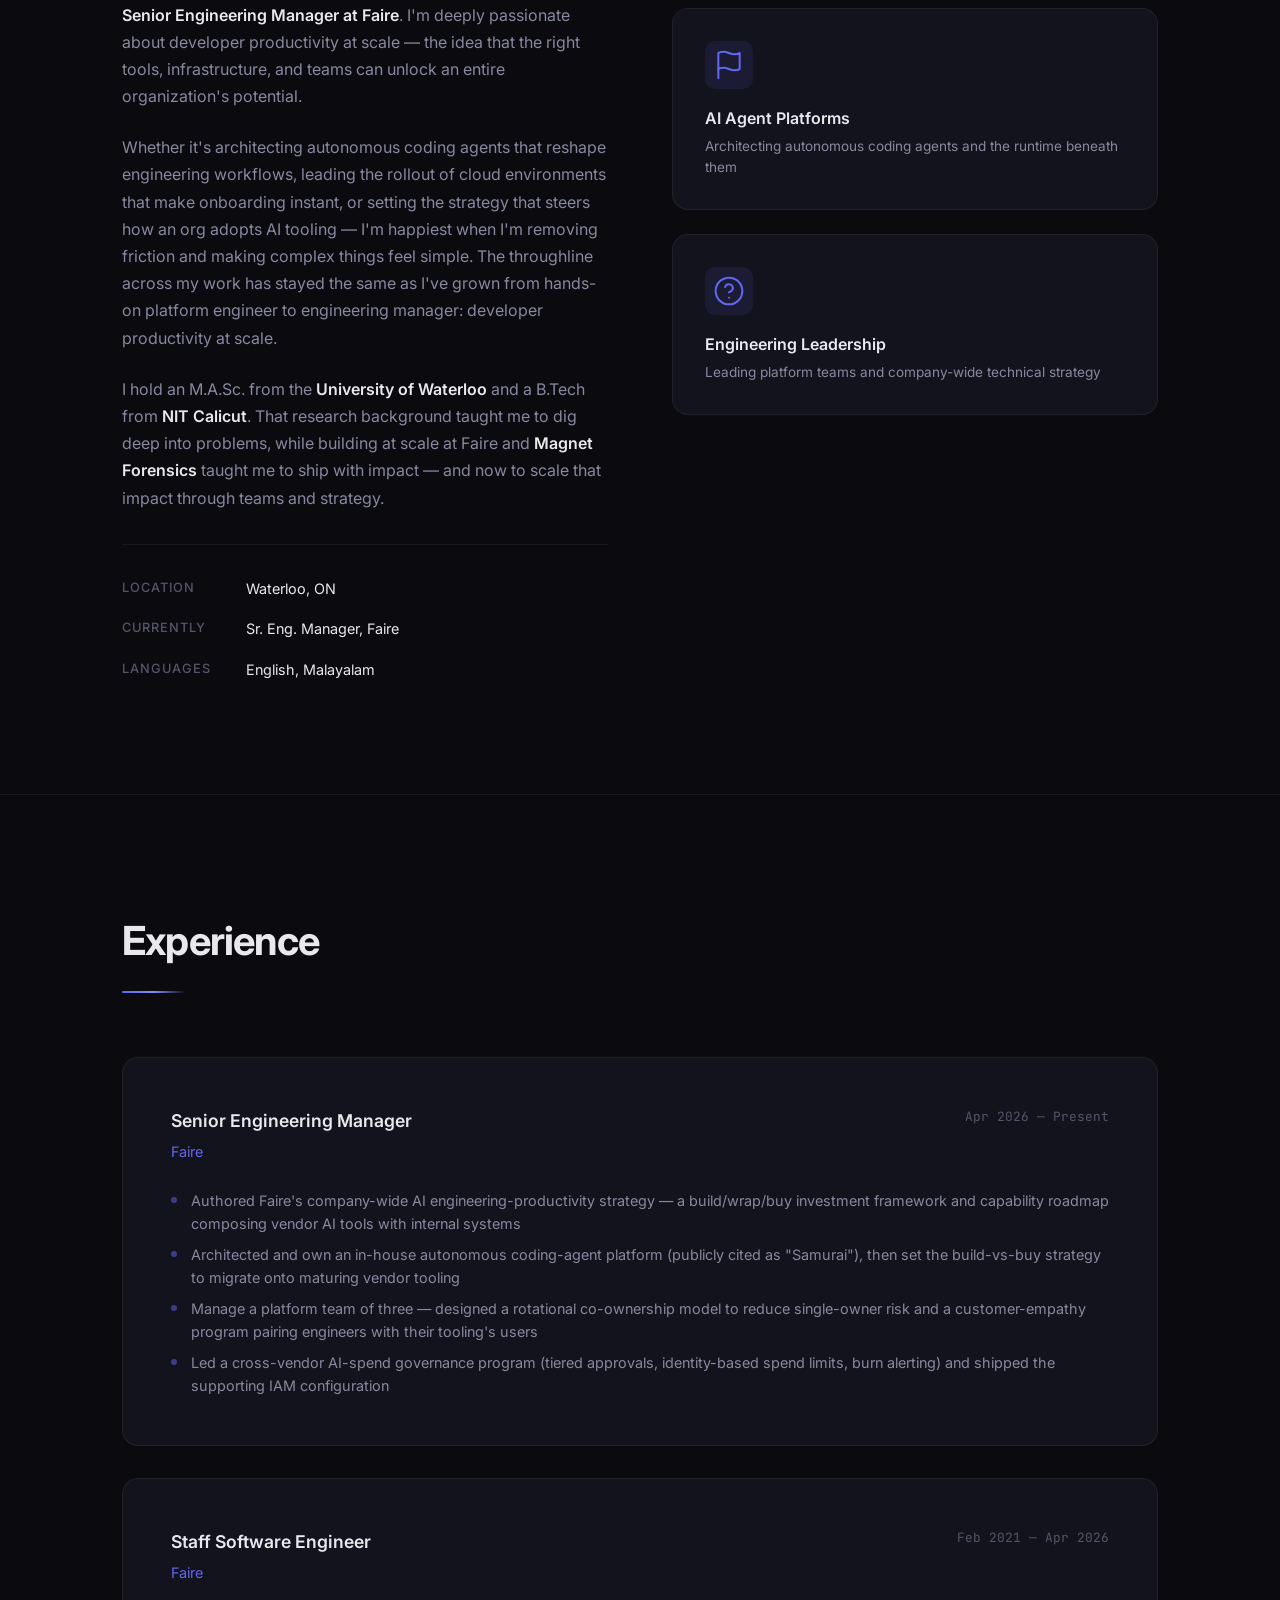
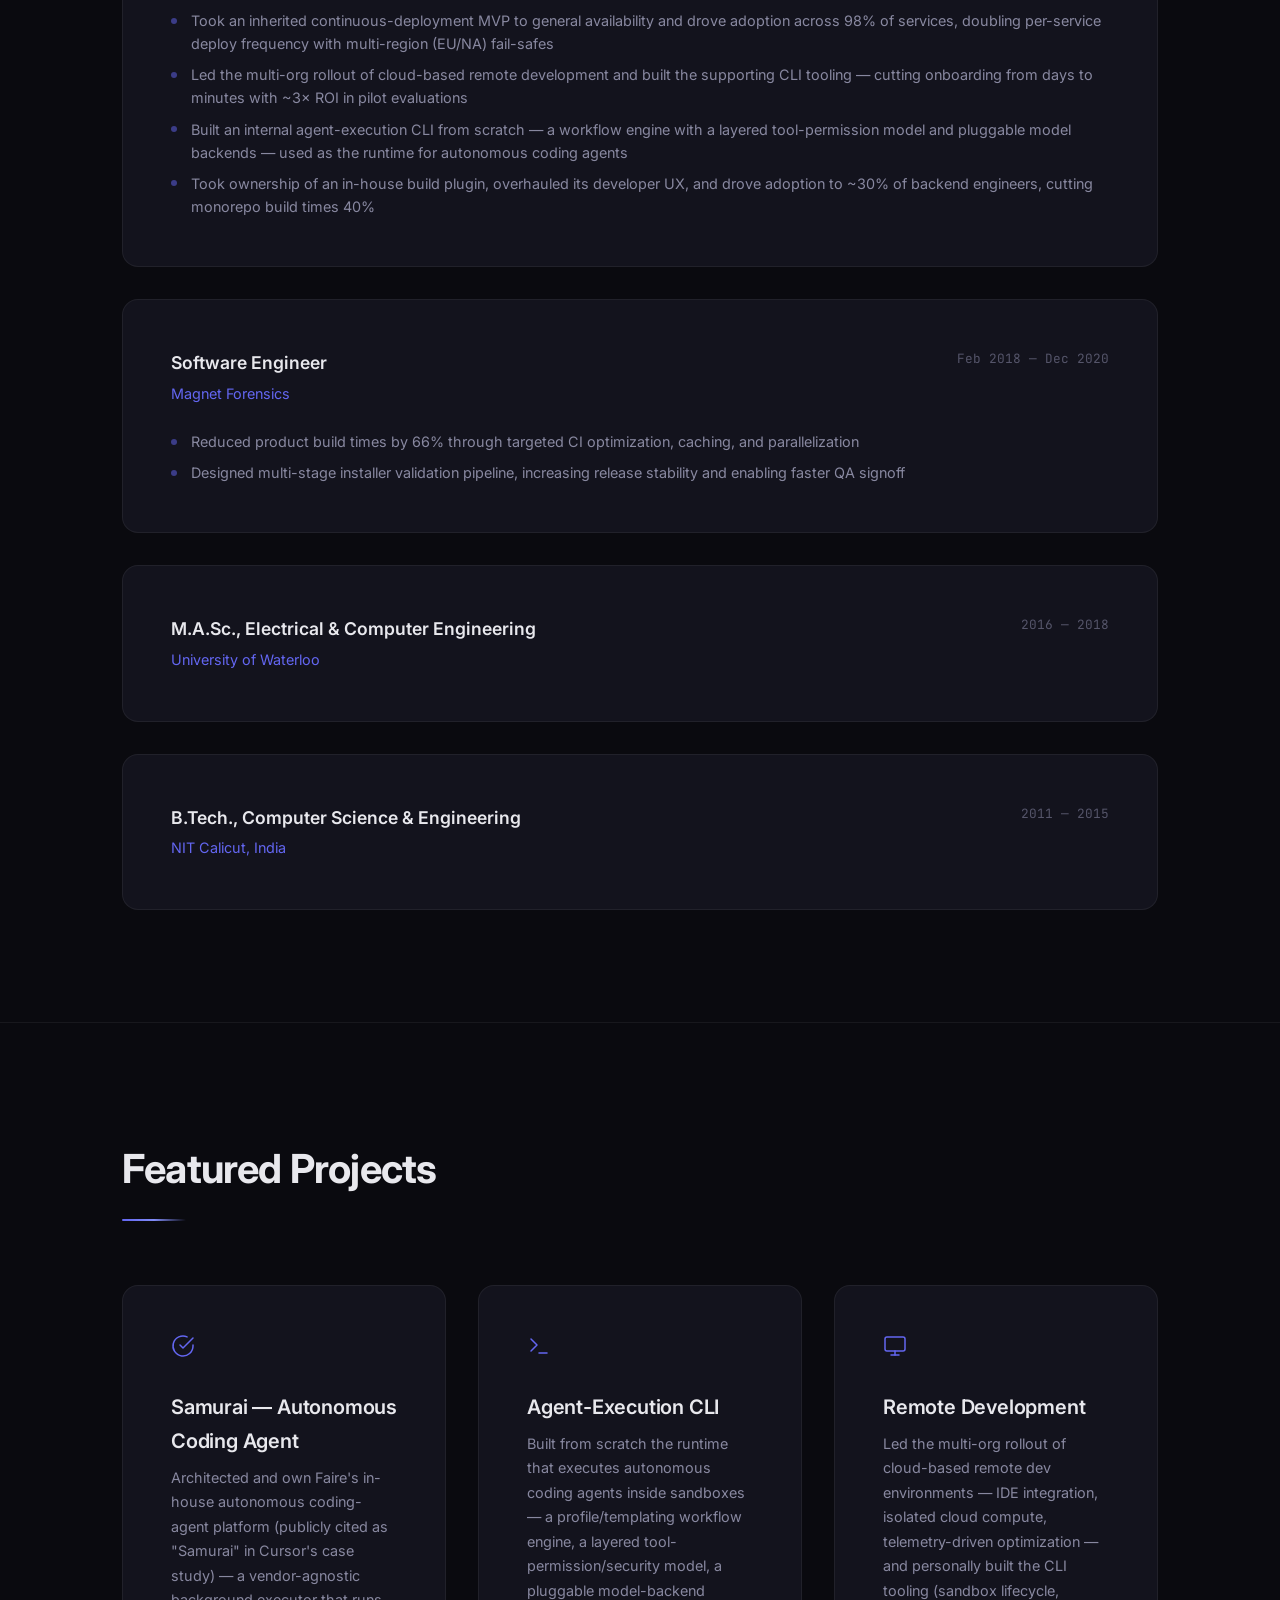
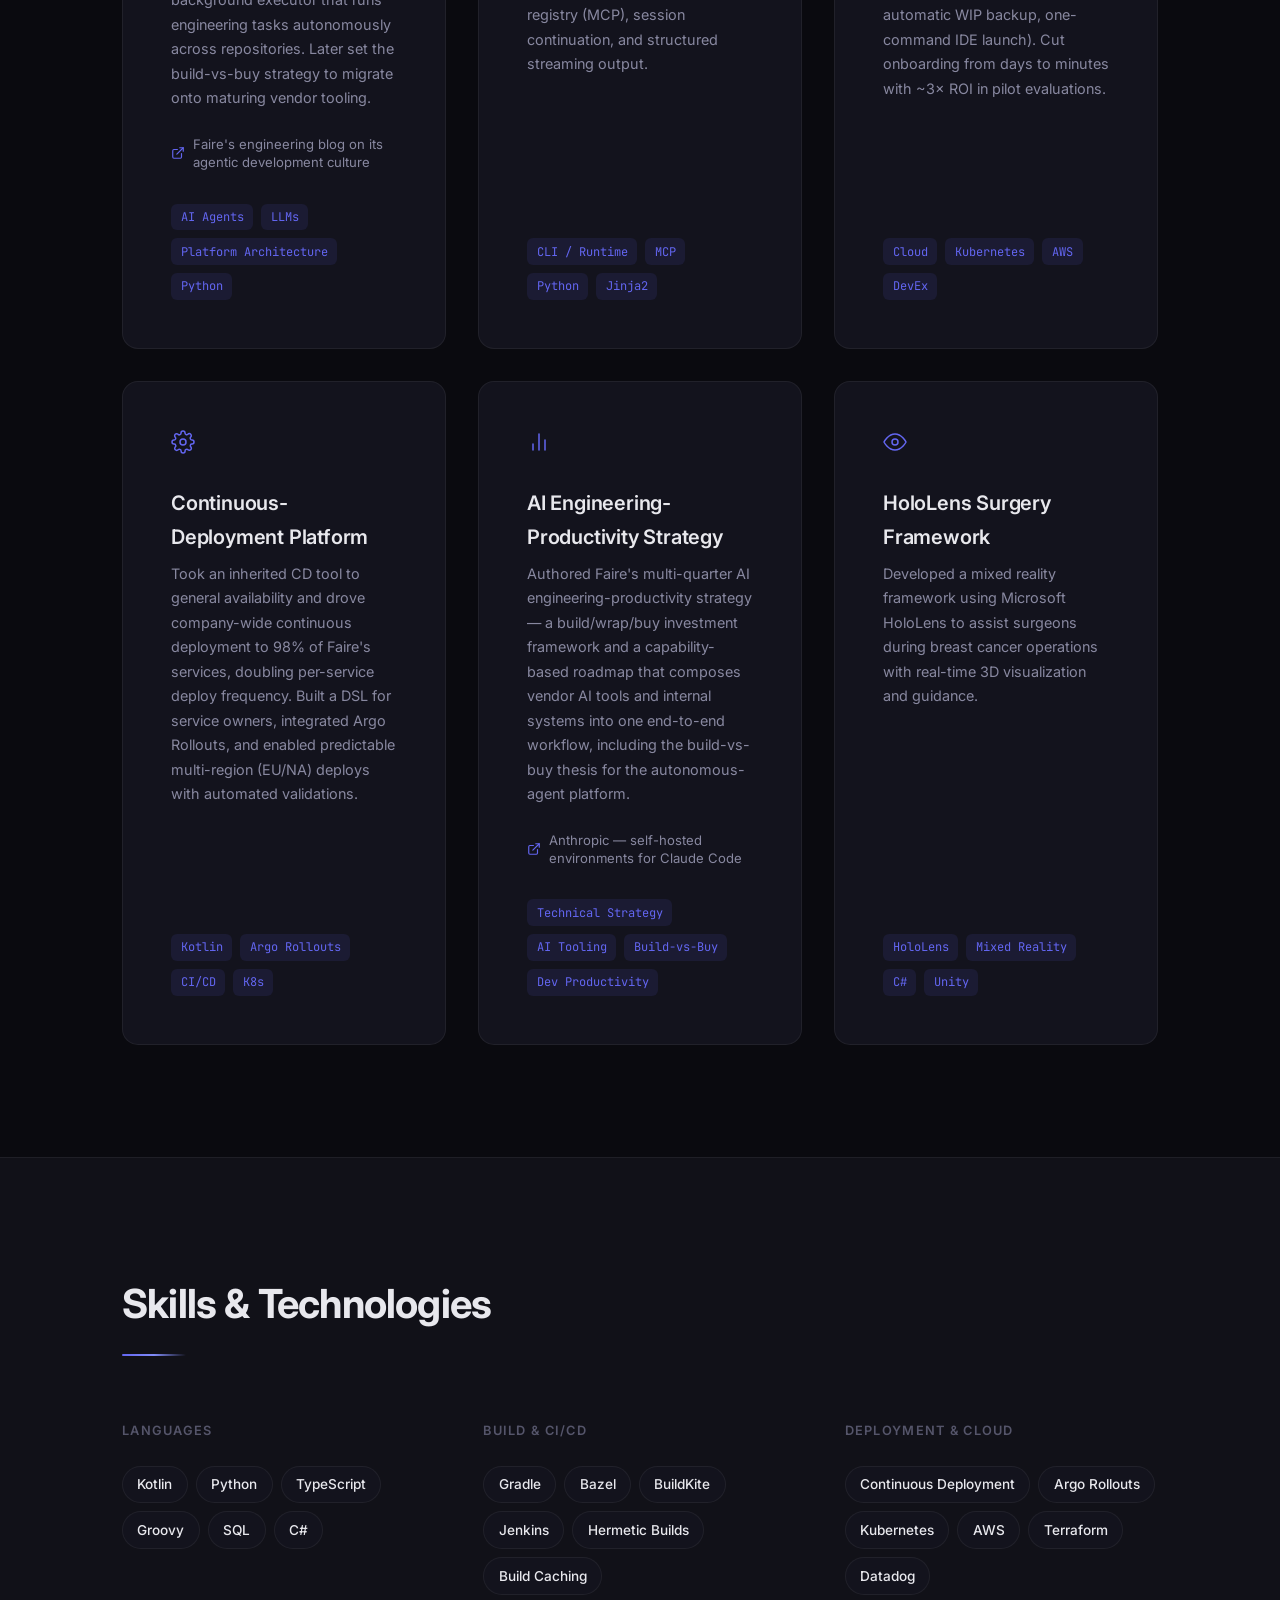
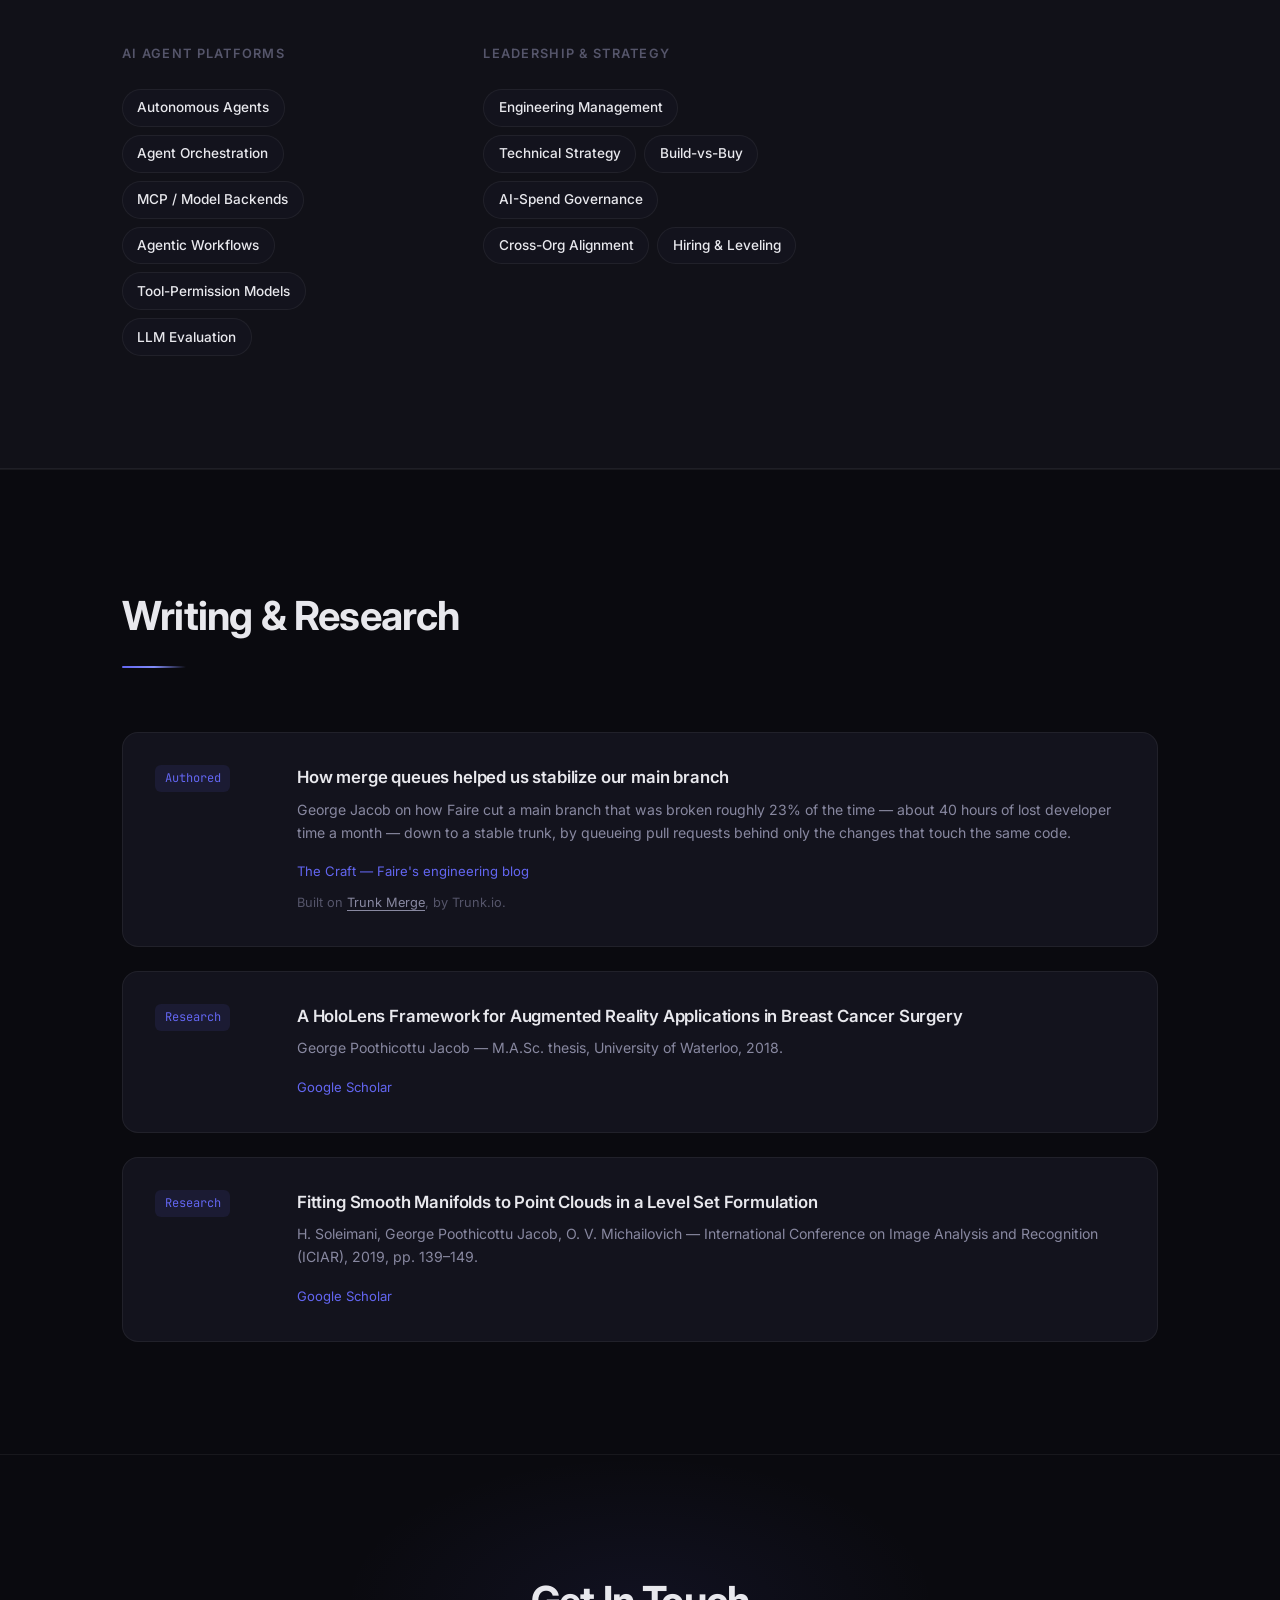
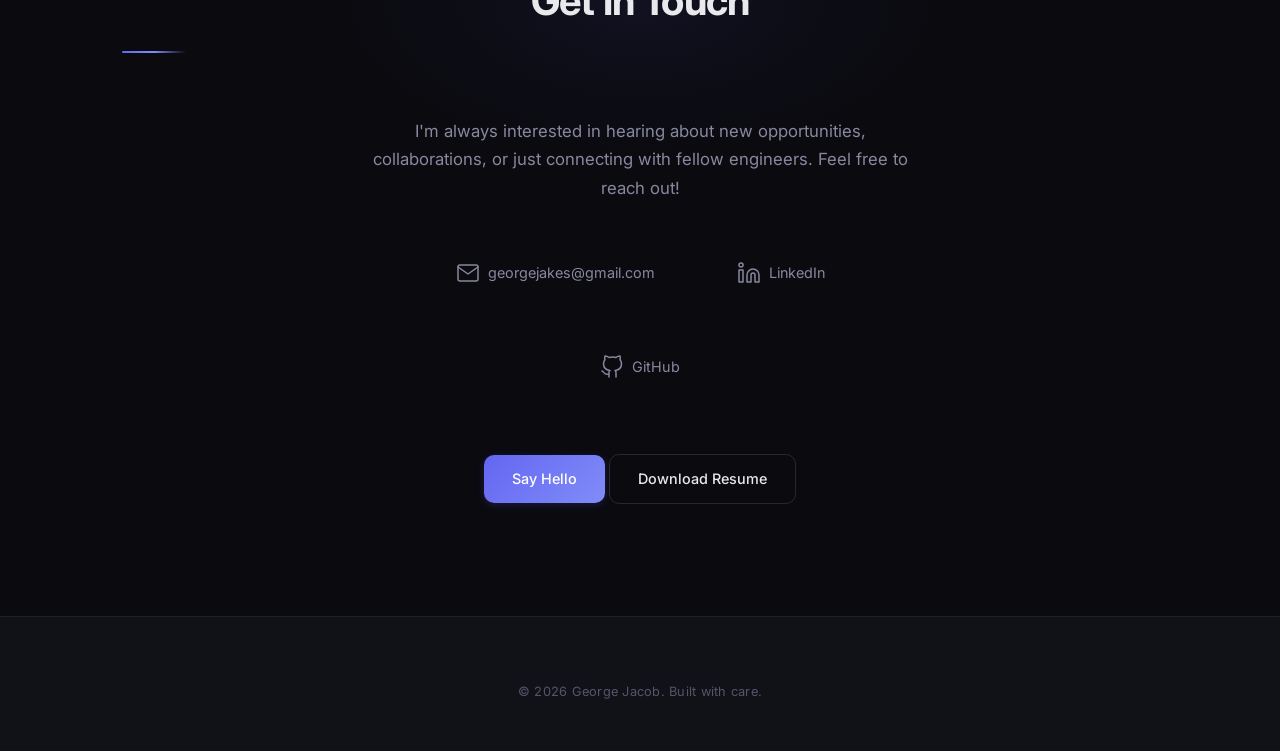
==== commit c62553c9: "Merge 9ae8ac8aeef2ca9cb73e7e186a233c6a89a2e31d into c083f148f52942951ec4ea33341069525f4cc897" ====
--- a/index.html
+++ b/index.html
@@ -105,7 +105,56 @@
           "https://www.linkedin.com/in/georgepjacob",
           "https://github.com/geojakes",
           "https://scholar.google.com/citations?user=81fERxcAAAAJ"
+        ],
+        "subjectOf": [
+          { "@id": "https://georgejacob.ca/#cited-anthropic" },
+          { "@id": "https://georgejacob.ca/#cited-trunk" }
         ]
+      },
+      {
+        "@type": "Article",
+        "@id": "https://georgejacob.ca/#cited-anthropic",
+        "url": "https://claude.com/blog/run-claude-code-sessions-on-your-own-compute",
+        "headline": "Self-hosted environments for Claude Code",
+        "datePublished": "2026-08-06",
+        "publisher": { "@type": "Organization", "name": "Anthropic" },
+        "mentions": { "@id": "https://georgejacob.ca/#person" }
+      },
+      {
+        "@type": "WebPage",
+        "@id": "https://georgejacob.ca/#cited-trunk",
+        "url": "https://trunk.io/",
+        "name": "Trunk Merge",
+        "publisher": { "@type": "Organization", "name": "Trunk.io" },
+        "mentions": { "@id": "https://georgejacob.ca/#person" }
+      },
+      {
+        "@type": "Article",
+        "@id": "https://georgejacob.ca/#article-merge-queues",
+        "url": "https://craft.faire.com/how-merge-queues-helped-us-stabilize-our-main-branch-081a50bc85b2",
+        "headline": "How merge queues helped us stabilize our main branch",
+        "author": { "@id": "https://georgejacob.ca/#person" },
+        "publisher": { "@type": "Organization", "name": "The Craft — Faire Engineering" }
+      },
+      {
+        "@type": "ScholarlyArticle",
+        "@id": "https://georgejacob.ca/#paper-hololens",
+        "name": "A HoloLens Framework for Augmented Reality Applications in Breast Cancer Surgery",
+        "author": { "@id": "https://georgejacob.ca/#person" },
+        "datePublished": "2018",
+        "publisher": { "@type": "CollegeOrUniversity", "name": "University of Waterloo" }
+      },
+      {
+        "@type": "ScholarlyArticle",
+        "@id": "https://georgejacob.ca/#paper-manifolds",
+        "name": "Fitting Smooth Manifolds to Point Clouds in a Level Set Formulation",
+        "author": { "@id": "https://georgejacob.ca/#person" },
+        "datePublished": "2019",
+        "isPartOf": {
+          "@type": "PublicationEvent",
+          "name": "International Conference on Image Analysis and Recognition (ICIAR)"
+        },
+        "pagination": "139-149"
       },
       {
         "@type": "WebSite",
@@ -172,6 +221,7 @@
           <li><a href="#experience" class="nav__link">Experience</a></li>
           <li><a href="#projects" class="nav__link">Projects</a></li>
           <li><a href="#skills" class="nav__link">Skills</a></li>
+          <li><a href="#writing" class="nav__link">Writing</a></li>
           <li><a href="#contact" class="nav__link">Contact</a></li>
         </ul>
       </nav>
@@ -210,6 +260,7 @@
     <section class="section about" id="about">
       <div class="container">
         <h2 class="section__title reveal">About Me</h2>
+        <p class="about__lead reveal">George Jacob is a Senior Engineering Manager at Faire, based in Waterloo, Canada, where he leads the platform team behind the company's developer-productivity tooling. He architected Faire's in-house autonomous coding-agent platform, drove continuous deployment to 98% of its services, and authored its company-wide AI engineering-productivity strategy. He holds an M.A.Sc. from the University of Waterloo and a B.Tech from NIT Calicut.</p>
         <div class="about__grid reveal">
           <div class="about__text">
             <figure class="about__portrait">
@@ -424,6 +475,10 @@
             </div>
             <h3 class="project-card__title">AI Engineering-Productivity Strategy</h3>
             <p class="project-card__desc">Authored Faire's multi-quarter AI engineering-productivity strategy — a build/wrap/buy investment framework and a capability-based roadmap that composes vendor AI tools and internal systems into one end-to-end workflow, including the build-vs-buy thesis for the autonomous-agent platform.</p>
+            <a class="project-card__source" href="https://claude.com/blog/run-claude-code-sessions-on-your-own-compute" target="_blank" rel="noopener noreferrer">
+              <svg aria-hidden="true" width="14" height="14" viewBox="0 0 24 24" fill="none" stroke="currentColor" stroke-width="2" stroke-linecap="round" stroke-linejoin="round"><path d="M18 13v6a2 2 0 0 1-2 2H5a2 2 0 0 1-2-2V8a2 2 0 0 1 2-2h6"/><polyline points="15 3 21 3 21 9"/><line x1="10" y1="14" x2="21" y2="3"/></svg>
+              <span>Anthropic — self-hosted environments for Claude Code</span>
+            </a>
             <div class="project-card__tags">
               <span class="tag">Technical Strategy</span>
               <span class="tag">AI Tooling</span>
@@ -517,6 +572,45 @@
               <span class="skill-pill">Hiring &amp; Leveling</span>
             </div>
           </div>
+
+        </div>
+      </div>
+    </section>
+
+    <!-- Writing & Research -->
+    <section class="section writing" id="writing">
+      <div class="container">
+        <h2 class="section__title reveal">Writing &amp; Research</h2>
+
+        <div class="writing__list reveal">
+
+          <article class="writing-item">
+            <span class="tag writing-item__kind">Authored</span>
+            <div class="writing-item__body">
+              <h3 class="writing-item__title">How merge queues helped us stabilize our main branch</h3>
+              <p class="writing-item__desc">George Jacob on how Faire cut a main branch that was broken roughly 23% of the time — about 40 hours of lost developer time a month — down to a stable trunk, by queueing pull requests behind only the changes that touch the same code.</p>
+              <a class="writing-item__link" href="https://craft.faire.com/how-merge-queues-helped-us-stabilize-our-main-branch-081a50bc85b2" target="_blank" rel="noopener noreferrer">The Craft — Faire's engineering blog</a>
+              <p class="writing-item__credit">Built on <a href="https://trunk.io/" target="_blank" rel="noopener noreferrer">Trunk Merge</a>, by Trunk.io.</p>
+            </div>
+          </article>
+
+          <article class="writing-item">
+            <span class="tag writing-item__kind">Research</span>
+            <div class="writing-item__body">
+              <h3 class="writing-item__title">A HoloLens Framework for Augmented Reality Applications in Breast Cancer Surgery</h3>
+              <p class="writing-item__desc">George Poothicottu Jacob — M.A.Sc. thesis, University of Waterloo, 2018.</p>
+              <a class="writing-item__link" href="https://scholar.google.com/citations?user=81fERxcAAAAJ" target="_blank" rel="noopener noreferrer">Google Scholar</a>
+            </div>
+          </article>
+
+          <article class="writing-item">
+            <span class="tag writing-item__kind">Research</span>
+            <div class="writing-item__body">
+              <h3 class="writing-item__title">Fitting Smooth Manifolds to Point Clouds in a Level Set Formulation</h3>
+              <p class="writing-item__desc">H. Soleimani, George Poothicottu Jacob, O. V. Michailovich — International Conference on Image Analysis and Recognition (ICIAR), 2019, pp. 139–149.</p>
+              <a class="writing-item__link" href="https://scholar.google.com/citations?user=81fERxcAAAAJ" target="_blank" rel="noopener noreferrer">Google Scholar</a>
+            </div>
+          </article>
 
         </div>
       </div>
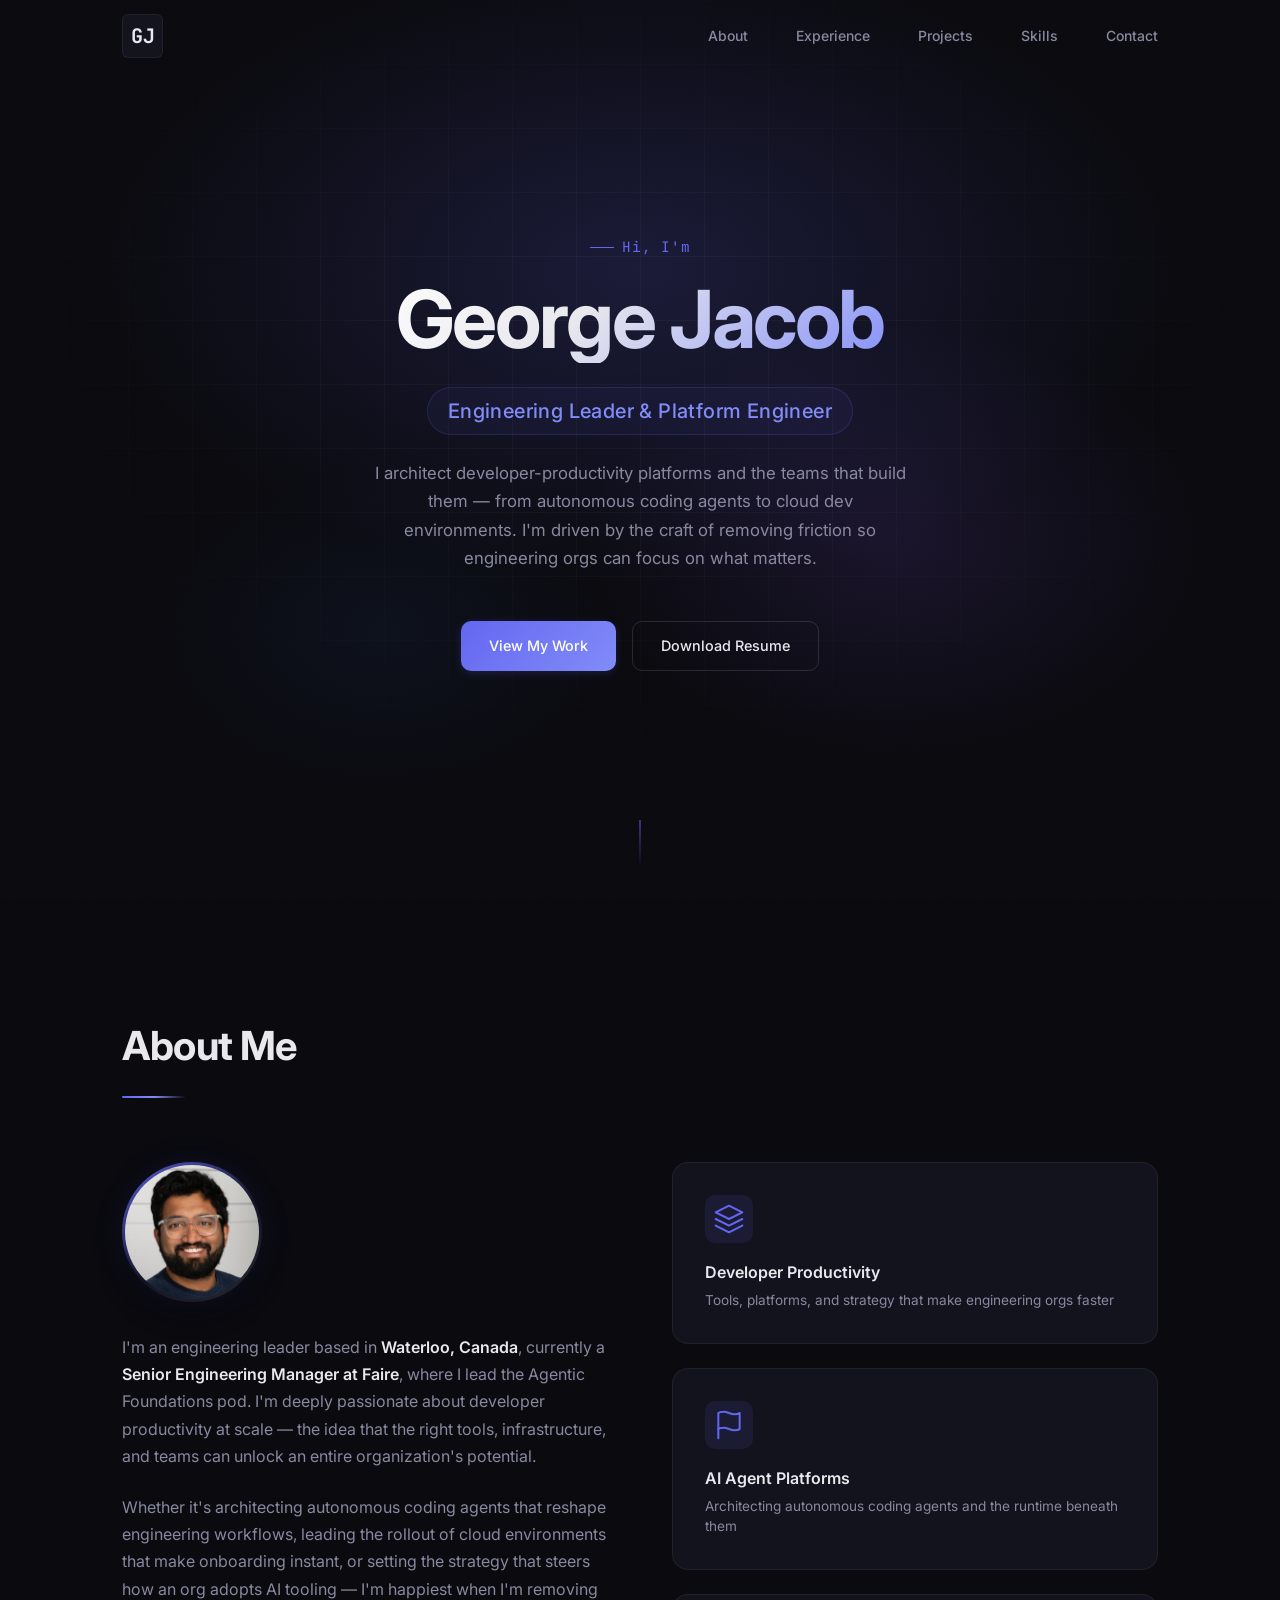
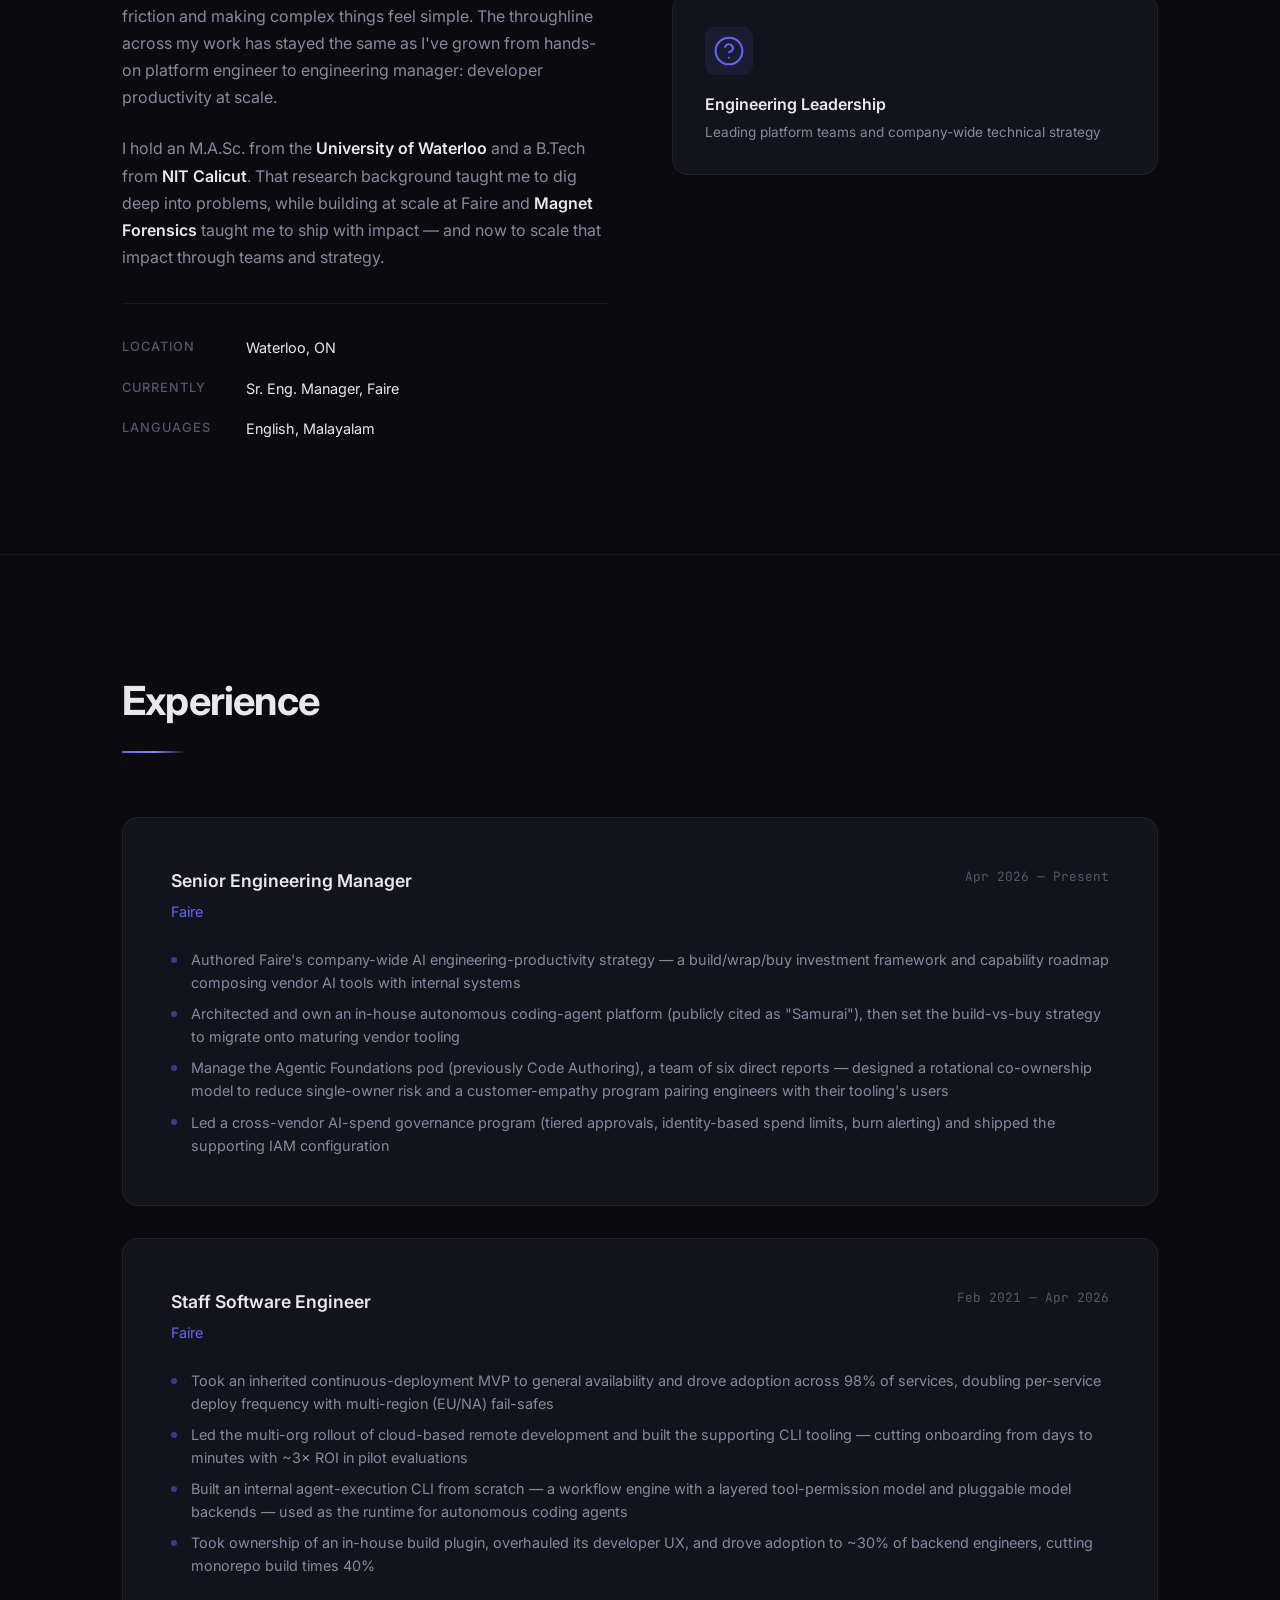
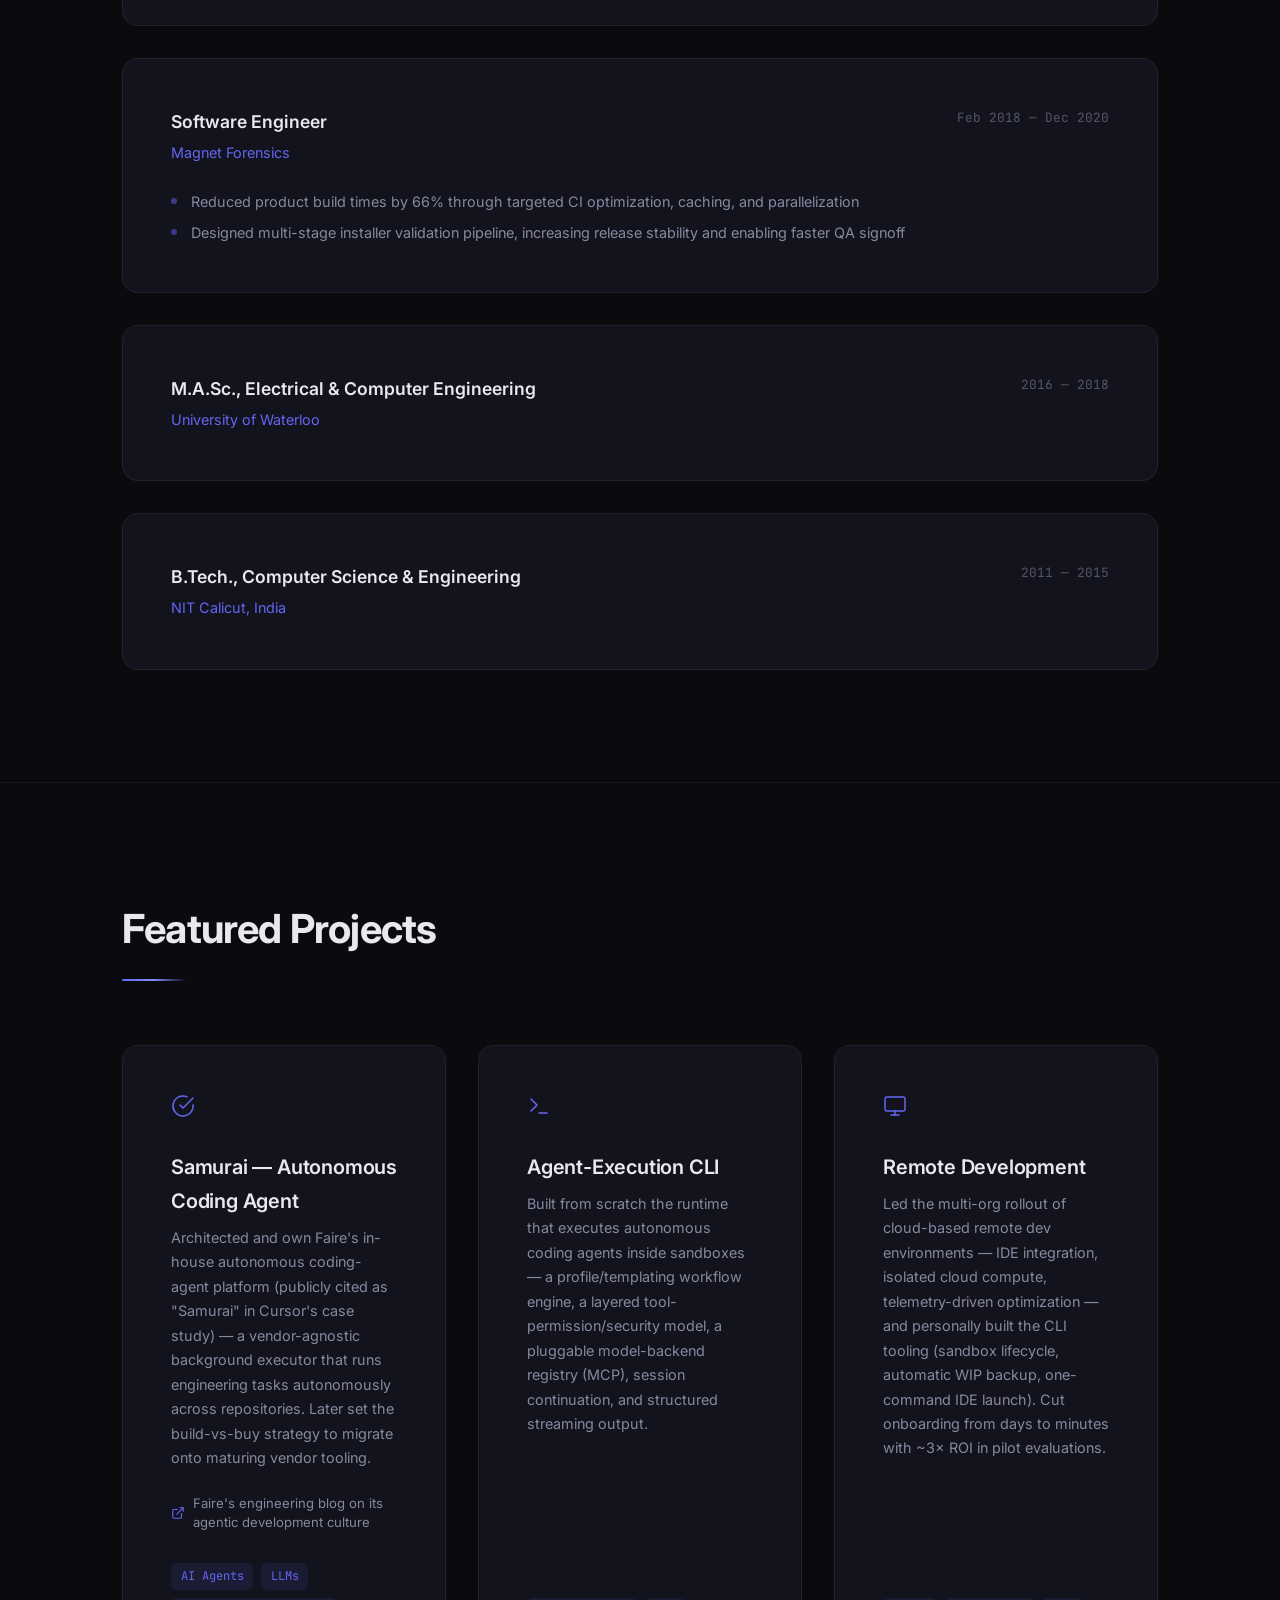
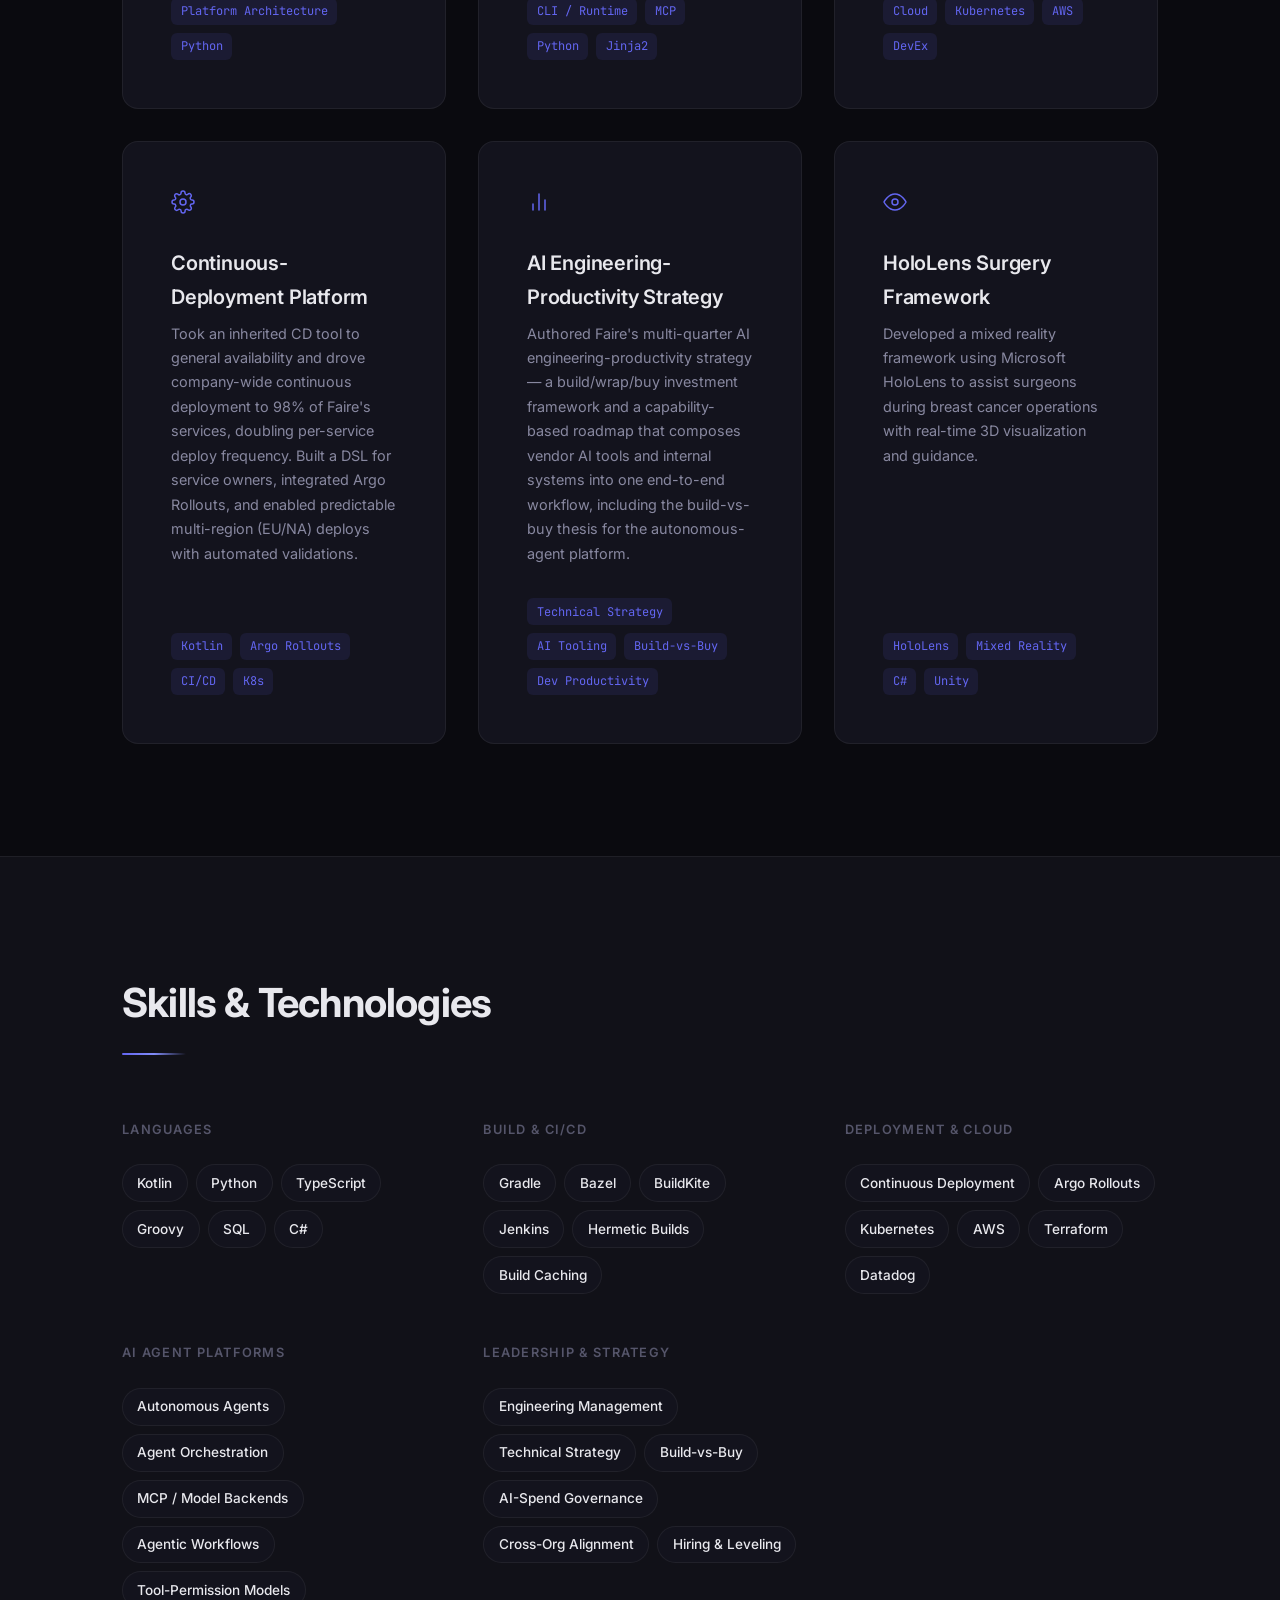
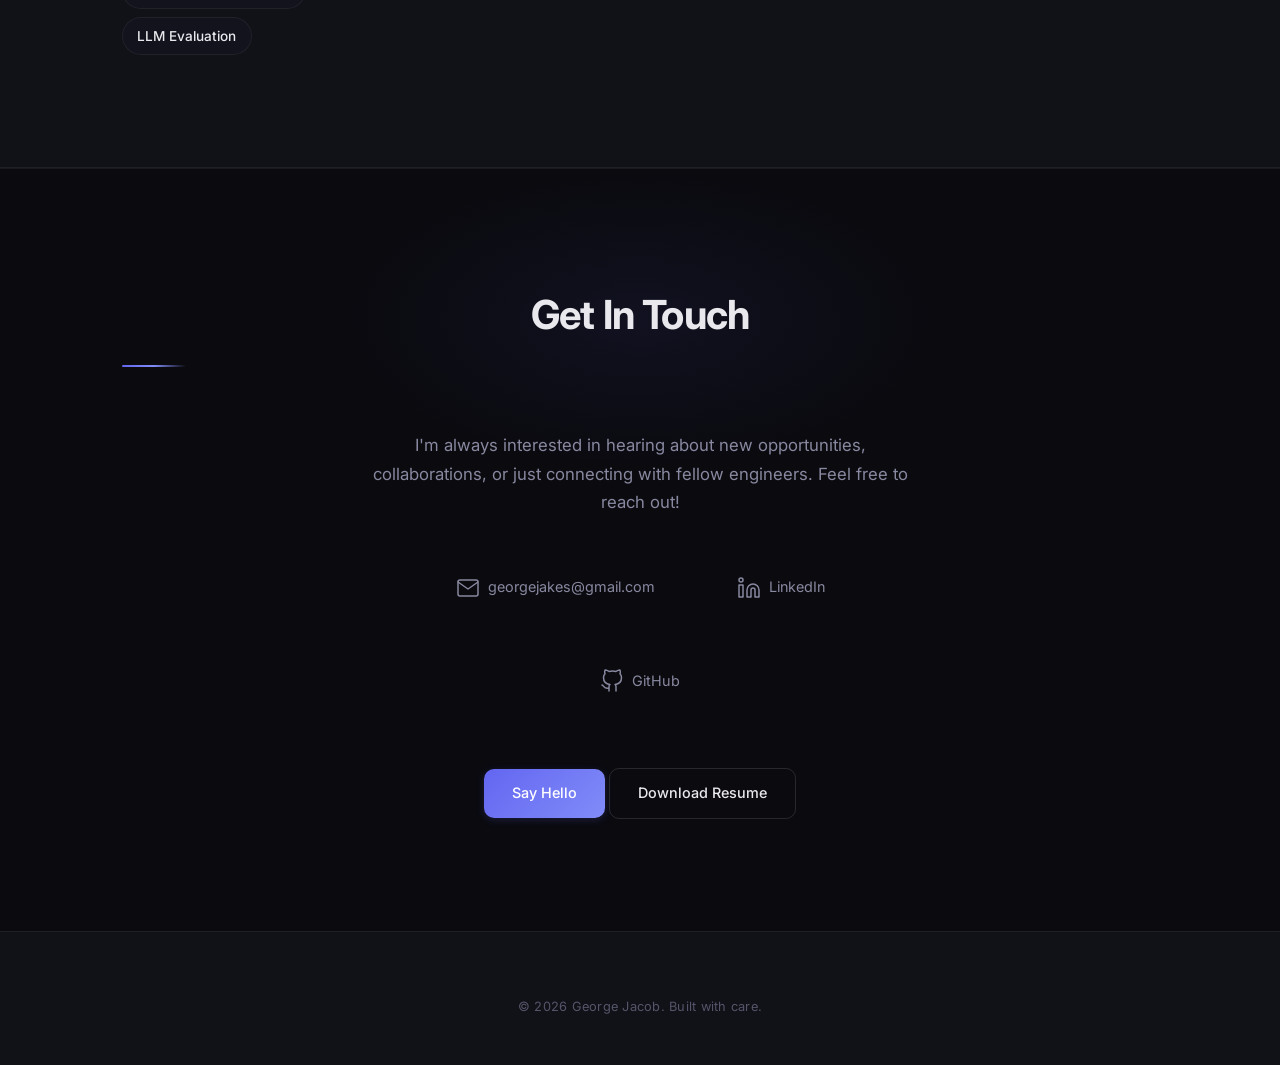
==== commit 1e91328c: "Update role: manager of the Agentic Foundations pod, six reports Co-Authored-By: Claude Opus 5.5 <no" ====
--- a/index.html
+++ b/index.html
@@ -105,56 +105,7 @@
           "https://www.linkedin.com/in/georgepjacob",
           "https://github.com/geojakes",
           "https://scholar.google.com/citations?user=81fERxcAAAAJ"
-        ],
-        "subjectOf": [
-          { "@id": "https://georgejacob.ca/#cited-anthropic" },
-          { "@id": "https://georgejacob.ca/#cited-trunk" }
         ]
-      },
-      {
-        "@type": "Article",
-        "@id": "https://georgejacob.ca/#cited-anthropic",
-        "url": "https://claude.com/blog/run-claude-code-sessions-on-your-own-compute",
-        "headline": "Self-hosted environments for Claude Code",
-        "datePublished": "2026-08-06",
-        "publisher": { "@type": "Organization", "name": "Anthropic" },
-        "mentions": { "@id": "https://georgejacob.ca/#person" }
-      },
-      {
-        "@type": "WebPage",
-        "@id": "https://georgejacob.ca/#cited-trunk",
-        "url": "https://trunk.io/",
-        "name": "Trunk Merge",
-        "publisher": { "@type": "Organization", "name": "Trunk.io" },
-        "mentions": { "@id": "https://georgejacob.ca/#person" }
-      },
-      {
-        "@type": "Article",
-        "@id": "https://georgejacob.ca/#article-merge-queues",
-        "url": "https://craft.faire.com/how-merge-queues-helped-us-stabilize-our-main-branch-081a50bc85b2",
-        "headline": "How merge queues helped us stabilize our main branch",
-        "author": { "@id": "https://georgejacob.ca/#person" },
-        "publisher": { "@type": "Organization", "name": "The Craft — Faire Engineering" }
-      },
-      {
-        "@type": "ScholarlyArticle",
-        "@id": "https://georgejacob.ca/#paper-hololens",
-        "name": "A HoloLens Framework for Augmented Reality Applications in Breast Cancer Surgery",
-        "author": { "@id": "https://georgejacob.ca/#person" },
-        "datePublished": "2018",
-        "publisher": { "@type": "CollegeOrUniversity", "name": "University of Waterloo" }
-      },
-      {
-        "@type": "ScholarlyArticle",
-        "@id": "https://georgejacob.ca/#paper-manifolds",
-        "name": "Fitting Smooth Manifolds to Point Clouds in a Level Set Formulation",
-        "author": { "@id": "https://georgejacob.ca/#person" },
-        "datePublished": "2019",
-        "isPartOf": {
-          "@type": "PublicationEvent",
-          "name": "International Conference on Image Analysis and Recognition (ICIAR)"
-        },
-        "pagination": "139-149"
       },
       {
         "@type": "WebSite",
@@ -173,7 +124,7 @@
         "isPartOf": { "@id": "https://georgejacob.ca/#website" },
         "about": { "@id": "https://georgejacob.ca/#person" },
         "mainEntity": { "@id": "https://georgejacob.ca/#person" },
-        "dateModified": "2026-08-26T21:02:32-04:00",
+        "dateModified": "2026-11-13T21:46:44-05:00",
         "inLanguage": "en"
       }
     ]
@@ -221,7 +172,6 @@
           <li><a href="#experience" class="nav__link">Experience</a></li>
           <li><a href="#projects" class="nav__link">Projects</a></li>
           <li><a href="#skills" class="nav__link">Skills</a></li>
-          <li><a href="#writing" class="nav__link">Writing</a></li>
           <li><a href="#contact" class="nav__link">Contact</a></li>
         </ul>
       </nav>
@@ -260,7 +210,6 @@
     <section class="section about" id="about">
       <div class="container">
         <h2 class="section__title reveal">About Me</h2>
-        <p class="about__lead reveal">George Jacob is a Senior Engineering Manager at Faire, based in Waterloo, Canada, where he leads the platform team behind the company's developer-productivity tooling. He architected Faire's in-house autonomous coding-agent platform, drove continuous deployment to 98% of its services, and authored its company-wide AI engineering-productivity strategy. He holds an M.A.Sc. from the University of Waterloo and a B.Tech from NIT Calicut.</p>
         <div class="about__grid reveal">
           <div class="about__text">
             <figure class="about__portrait">
@@ -275,7 +224,7 @@
                 decoding="async"
                 alt="Portrait of George Jacob, Senior Engineering Manager at Faire">
             </figure>
-            <p>I'm an engineering leader based in <strong>Waterloo, Canada</strong>, currently a <strong>Senior Engineering Manager at Faire</strong>. I'm deeply passionate about developer productivity at scale — the idea that the right tools, infrastructure, and teams can unlock an entire organization's potential.</p>
+            <p>I'm an engineering leader based in <strong>Waterloo, Canada</strong>, currently a <strong>Senior Engineering Manager at Faire</strong>, where I lead the Agentic Foundations pod. I'm deeply passionate about developer productivity at scale — the idea that the right tools, infrastructure, and teams can unlock an entire organization's potential.</p>
             <p>Whether it's architecting autonomous coding agents that reshape engineering workflows, leading the rollout of cloud environments that make onboarding instant, or setting the strategy that steers how an org adopts AI tooling — I'm happiest when I'm removing friction and making complex things feel simple. The throughline across my work has stayed the same as I've grown from hands-on platform engineer to engineering manager: developer productivity at scale.</p>
             <p>I hold an M.A.Sc. from the <strong>University of Waterloo</strong> and a B.Tech from <strong>NIT Calicut</strong>. That research background taught me to dig deep into problems, while building at scale at Faire and <strong>Magnet Forensics</strong> taught me to ship with impact — and now to scale that impact through teams and strategy.</p>
             <div class="about__details">
@@ -337,7 +286,7 @@
             <ul class="exp-card__list">
               <li>Authored Faire's company-wide AI engineering-productivity strategy — a build/wrap/buy investment framework and capability roadmap composing vendor AI tools with internal systems</li>
               <li>Architected and own an in-house autonomous coding-agent platform (publicly cited as "Samurai"), then set the build-vs-buy strategy to migrate onto maturing vendor tooling</li>
-              <li>Manage a platform team of three — designed a rotational co-ownership model to reduce single-owner risk and a customer-empathy program pairing engineers with their tooling's users</li>
+              <li>Manage the Agentic Foundations pod (previously Code Authoring), a team of six direct reports — designed a rotational co-ownership model to reduce single-owner risk and a customer-empathy program pairing engineers with their tooling's users</li>
               <li>Led a cross-vendor AI-spend governance program (tiered approvals, identity-based spend limits, burn alerting) and shipped the supporting IAM configuration</li>
             </ul>
           </div>
@@ -475,10 +424,6 @@
             </div>
             <h3 class="project-card__title">AI Engineering-Productivity Strategy</h3>
             <p class="project-card__desc">Authored Faire's multi-quarter AI engineering-productivity strategy — a build/wrap/buy investment framework and a capability-based roadmap that composes vendor AI tools and internal systems into one end-to-end workflow, including the build-vs-buy thesis for the autonomous-agent platform.</p>
-            <a class="project-card__source" href="https://claude.com/blog/run-claude-code-sessions-on-your-own-compute" target="_blank" rel="noopener noreferrer">
-              <svg aria-hidden="true" width="14" height="14" viewBox="0 0 24 24" fill="none" stroke="currentColor" stroke-width="2" stroke-linecap="round" stroke-linejoin="round"><path d="M18 13v6a2 2 0 0 1-2 2H5a2 2 0 0 1-2-2V8a2 2 0 0 1 2-2h6"/><polyline points="15 3 21 3 21 9"/><line x1="10" y1="14" x2="21" y2="3"/></svg>
-              <span>Anthropic — self-hosted environments for Claude Code</span>
-            </a>
             <div class="project-card__tags">
               <span class="tag">Technical Strategy</span>
               <span class="tag">AI Tooling</span>
@@ -572,45 +517,6 @@
               <span class="skill-pill">Hiring &amp; Leveling</span>
             </div>
           </div>
-
-        </div>
-      </div>
-    </section>
-
-    <!-- Writing & Research -->
-    <section class="section writing" id="writing">
-      <div class="container">
-        <h2 class="section__title reveal">Writing &amp; Research</h2>
-
-        <div class="writing__list reveal">
-
-          <article class="writing-item">
-            <span class="tag writing-item__kind">Authored</span>
-            <div class="writing-item__body">
-              <h3 class="writing-item__title">How merge queues helped us stabilize our main branch</h3>
-              <p class="writing-item__desc">George Jacob on how Faire cut a main branch that was broken roughly 23% of the time — about 40 hours of lost developer time a month — down to a stable trunk, by queueing pull requests behind only the changes that touch the same code.</p>
-              <a class="writing-item__link" href="https://craft.faire.com/how-merge-queues-helped-us-stabilize-our-main-branch-081a50bc85b2" target="_blank" rel="noopener noreferrer">The Craft — Faire's engineering blog</a>
-              <p class="writing-item__credit">Built on <a href="https://trunk.io/" target="_blank" rel="noopener noreferrer">Trunk Merge</a>, by Trunk.io.</p>
-            </div>
-          </article>
-
-          <article class="writing-item">
-            <span class="tag writing-item__kind">Research</span>
-            <div class="writing-item__body">
-              <h3 class="writing-item__title">A HoloLens Framework for Augmented Reality Applications in Breast Cancer Surgery</h3>
-              <p class="writing-item__desc">George Poothicottu Jacob — M.A.Sc. thesis, University of Waterloo, 2018.</p>
-              <a class="writing-item__link" href="https://scholar.google.com/citations?user=81fERxcAAAAJ" target="_blank" rel="noopener noreferrer">Google Scholar</a>
-            </div>
-          </article>
-
-          <article class="writing-item">
-            <span class="tag writing-item__kind">Research</span>
-            <div class="writing-item__body">
-              <h3 class="writing-item__title">Fitting Smooth Manifolds to Point Clouds in a Level Set Formulation</h3>
-              <p class="writing-item__desc">H. Soleimani, George Poothicottu Jacob, O. V. Michailovich — International Conference on Image Analysis and Recognition (ICIAR), 2019, pp. 139–149.</p>
-              <a class="writing-item__link" href="https://scholar.google.com/citations?user=81fERxcAAAAJ" target="_blank" rel="noopener noreferrer">Google Scholar</a>
-            </div>
-          </article>
 
         </div>
       </div>
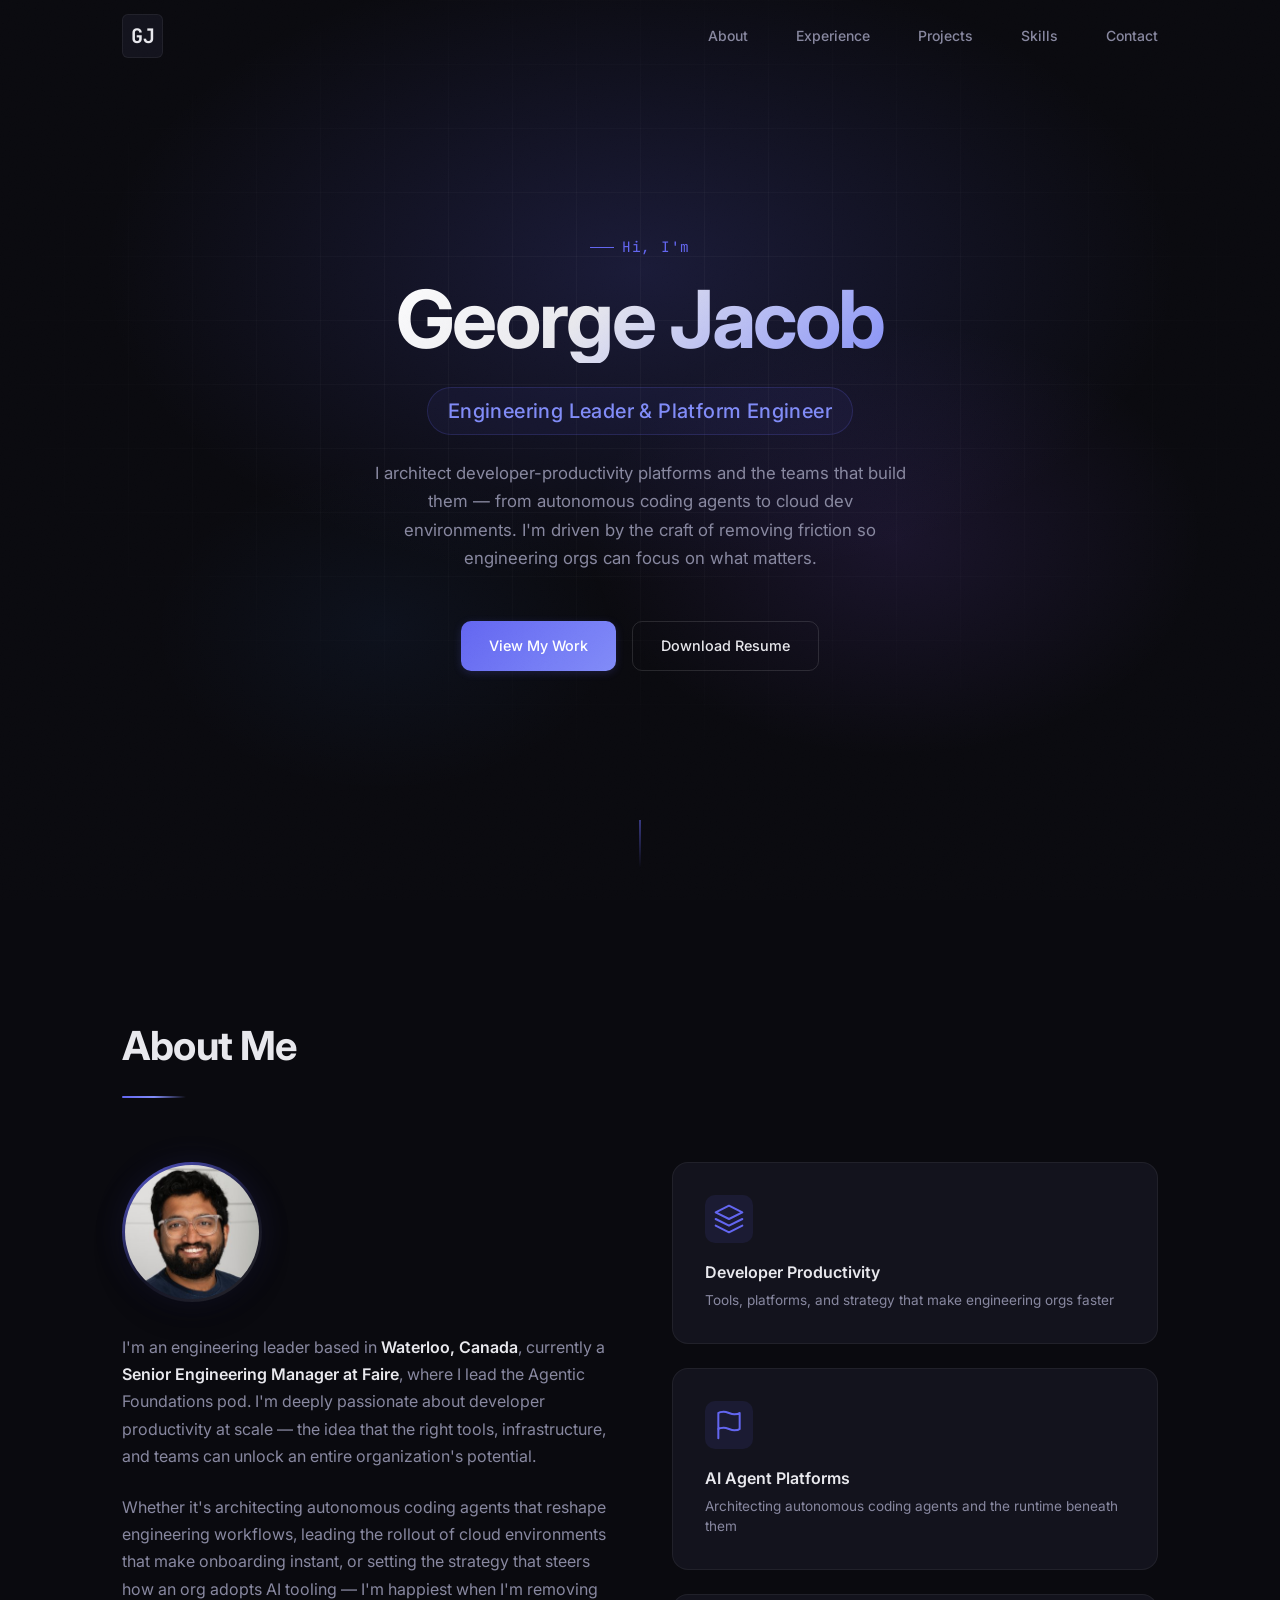
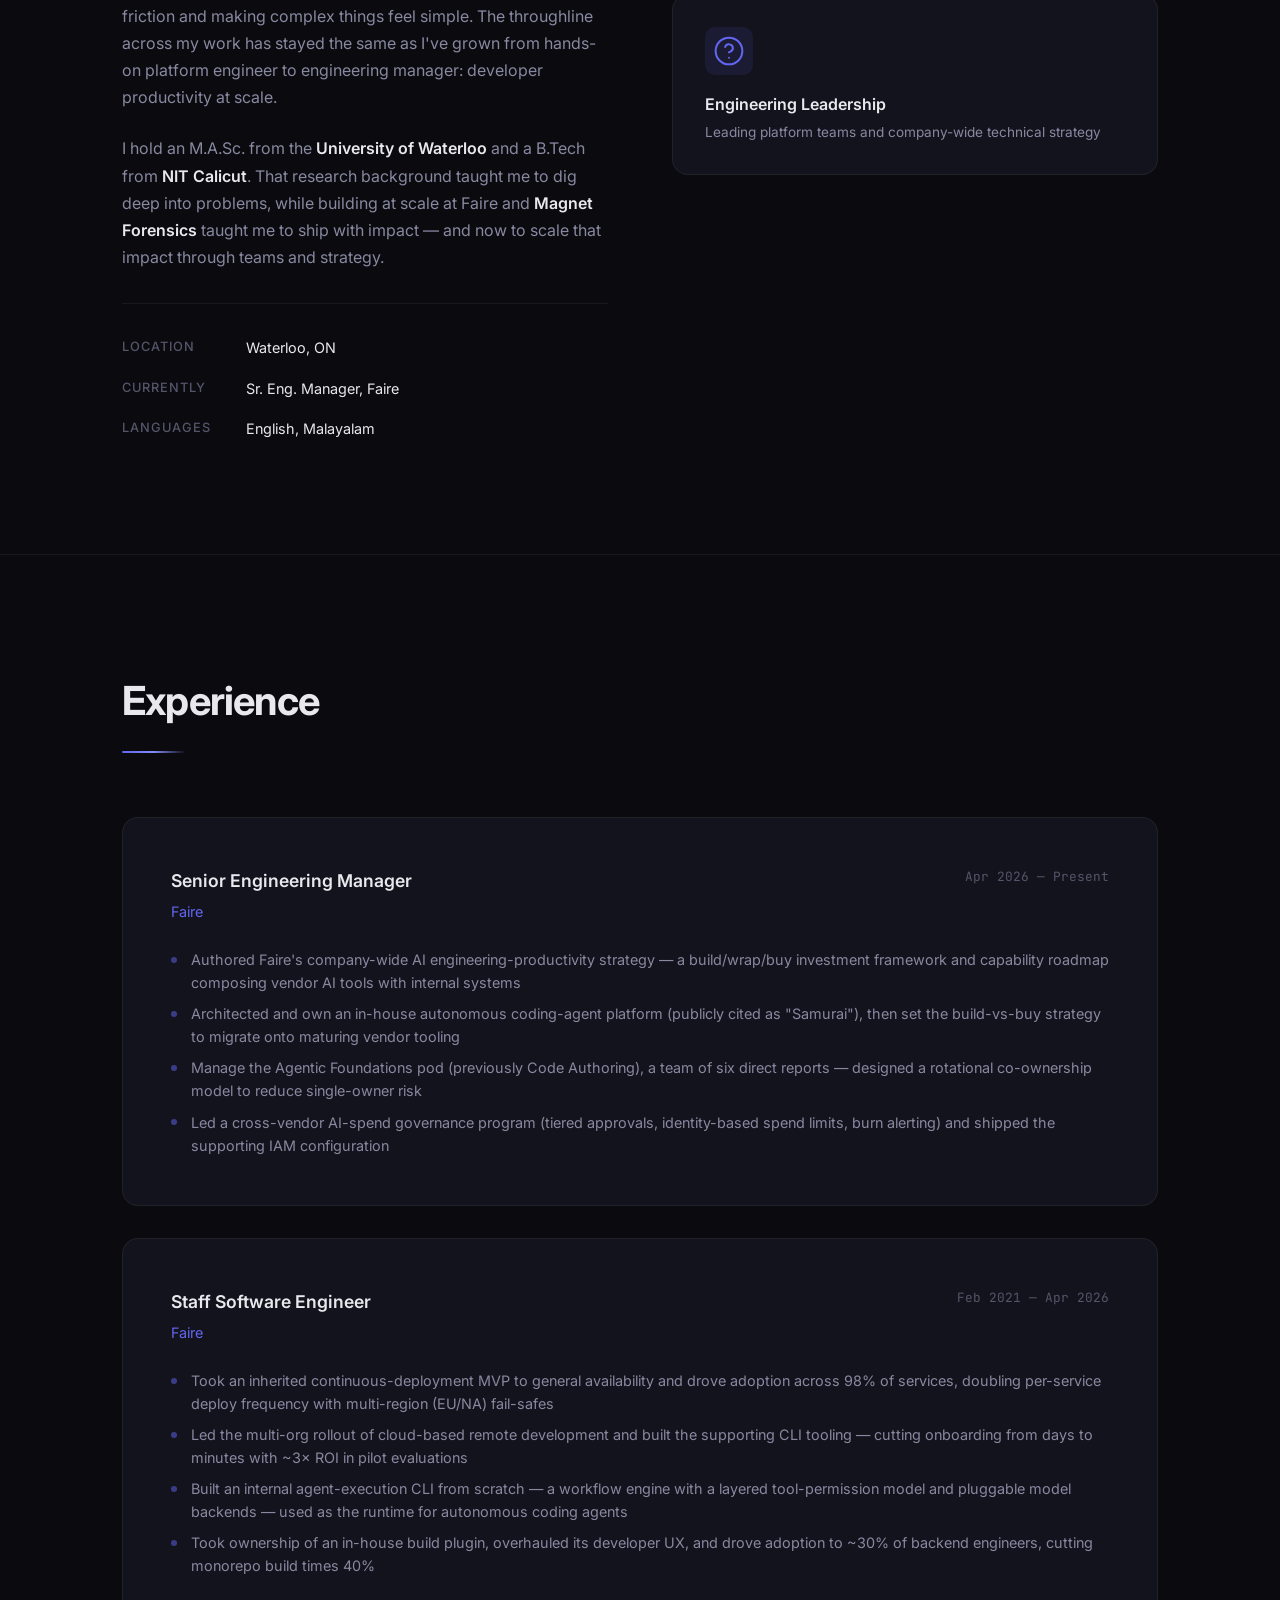
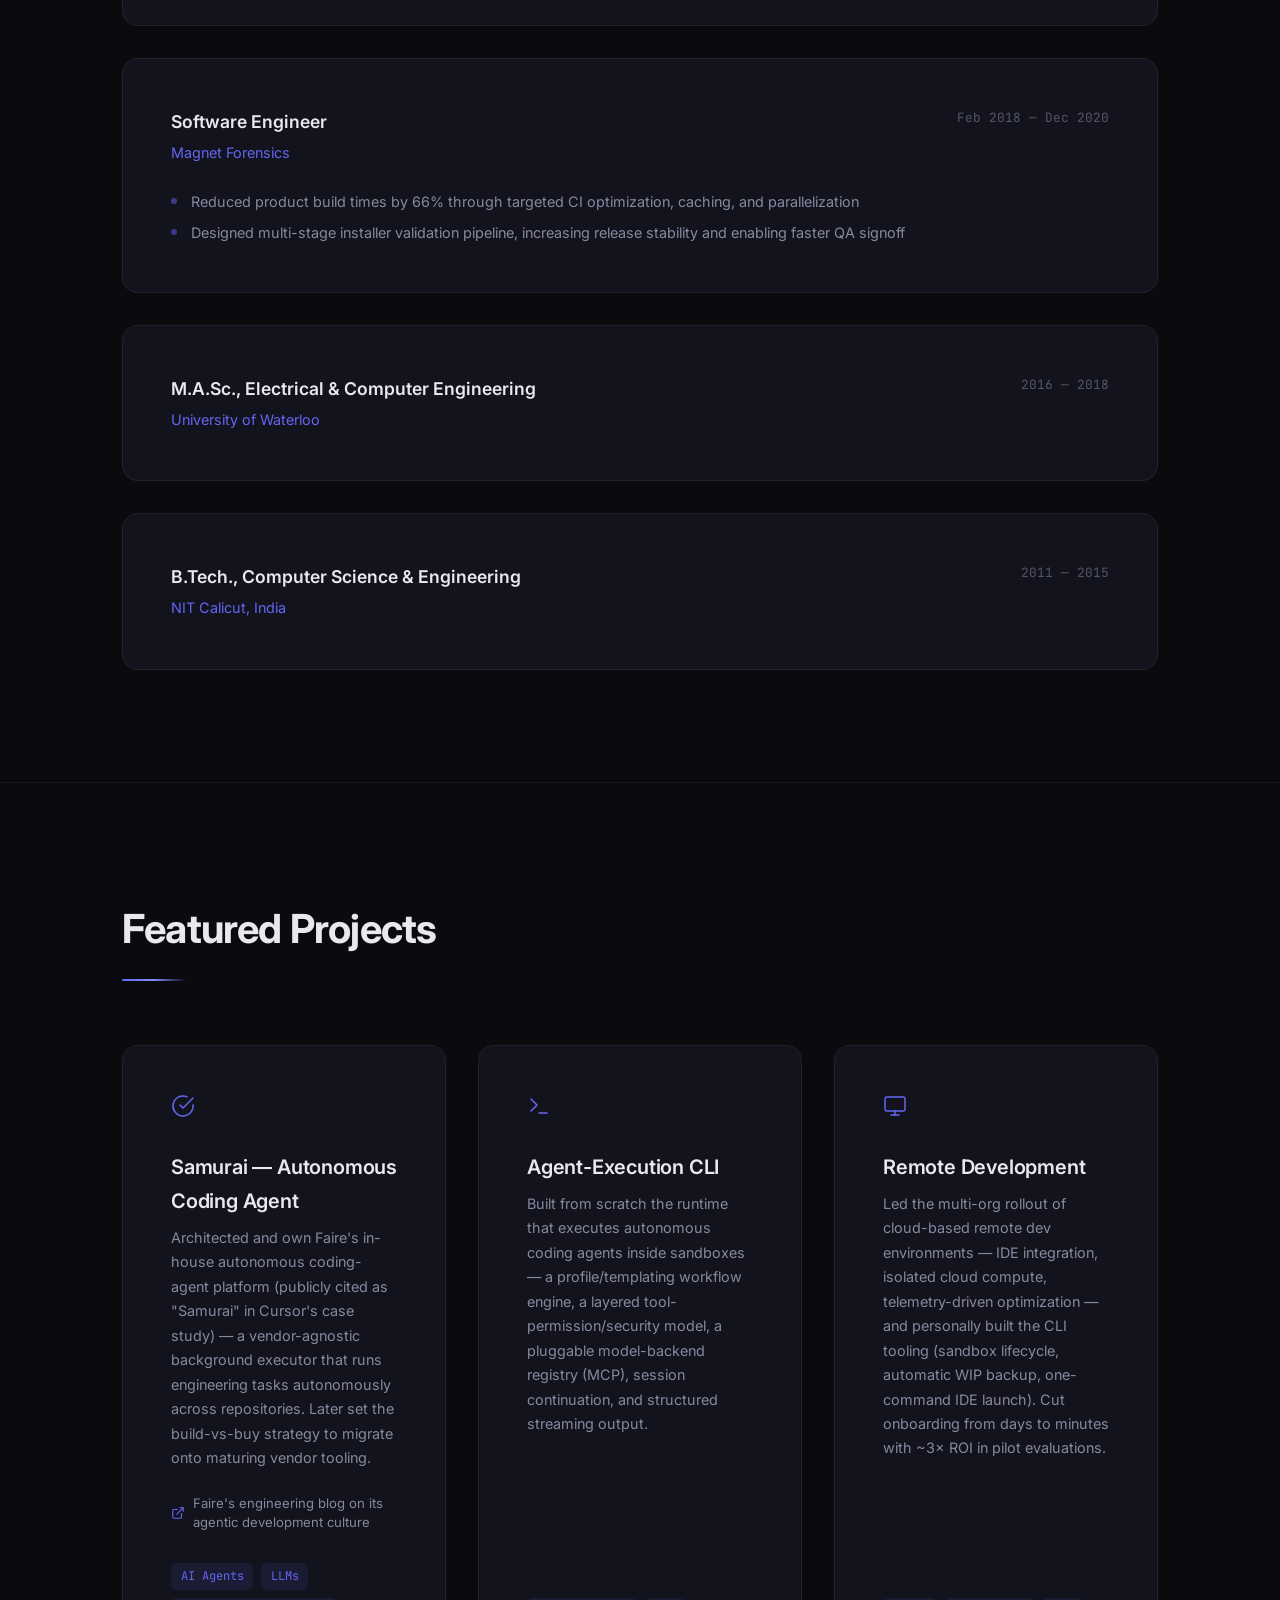
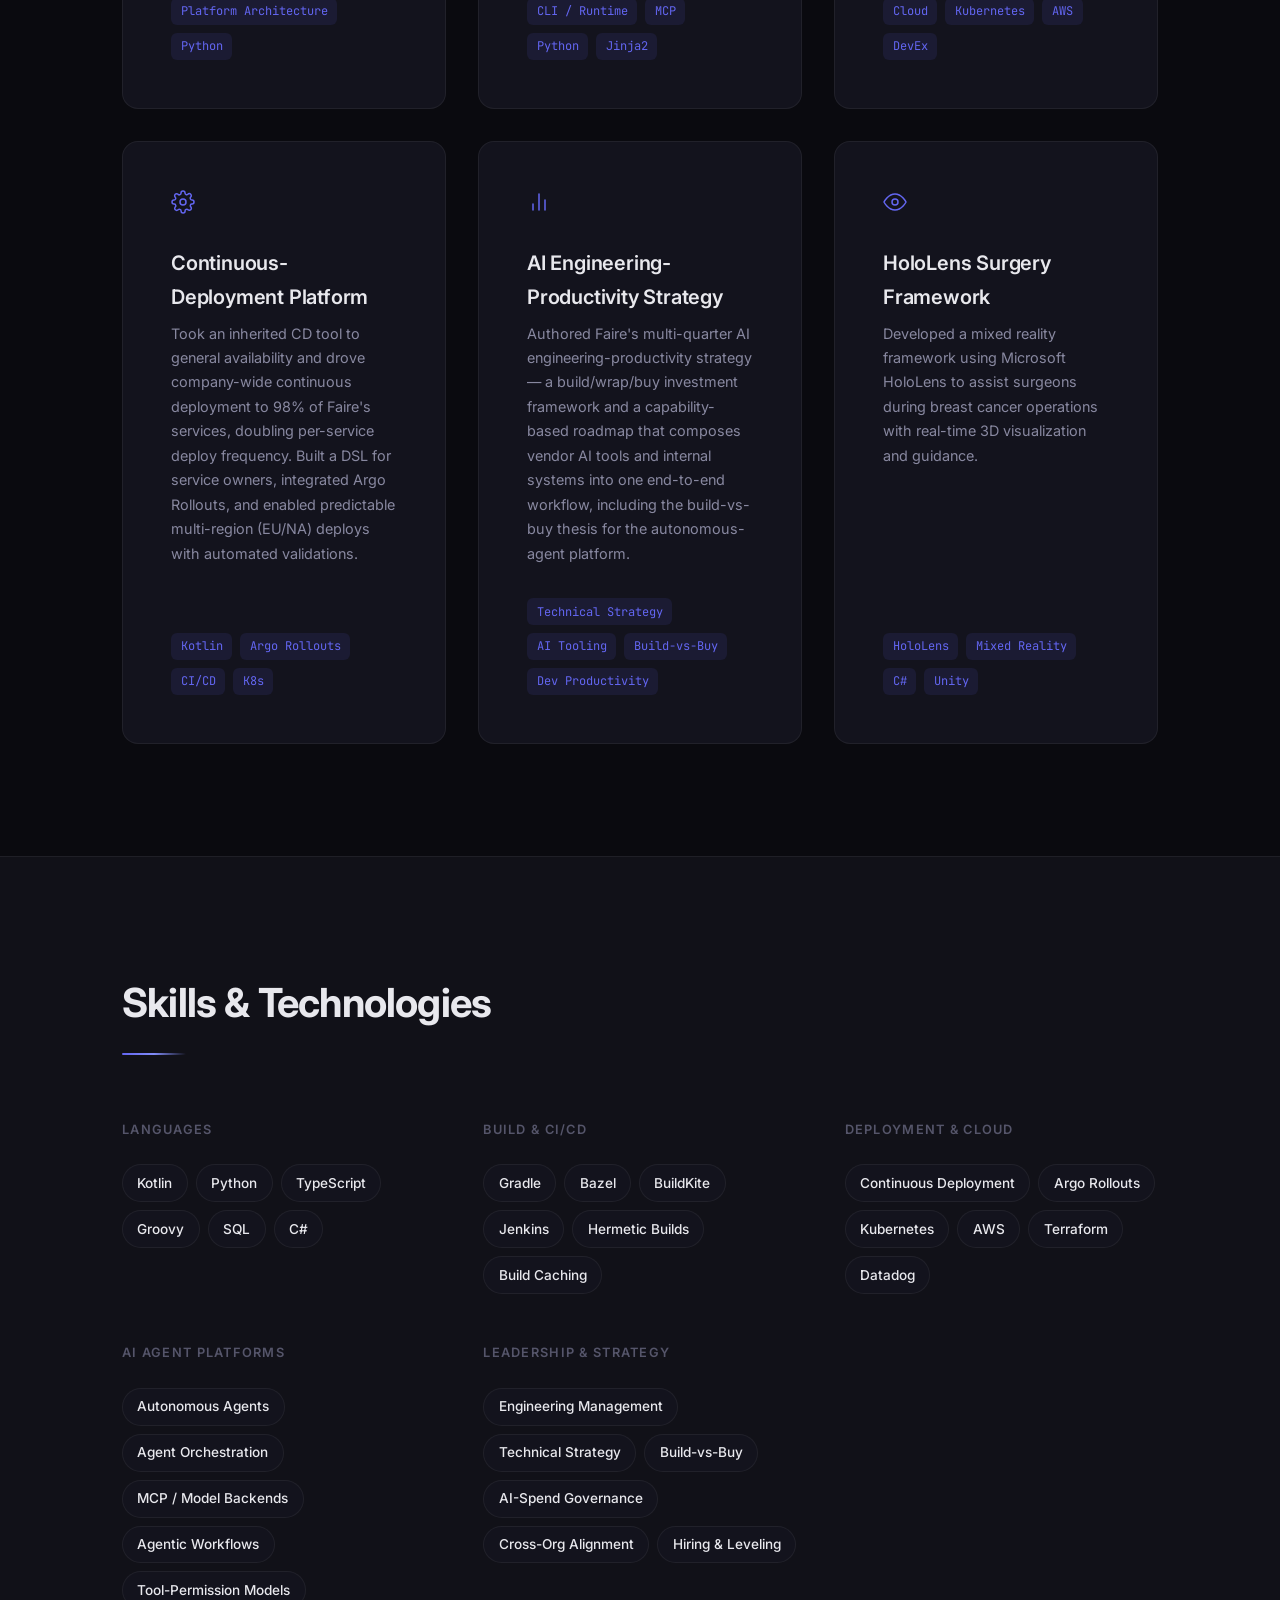
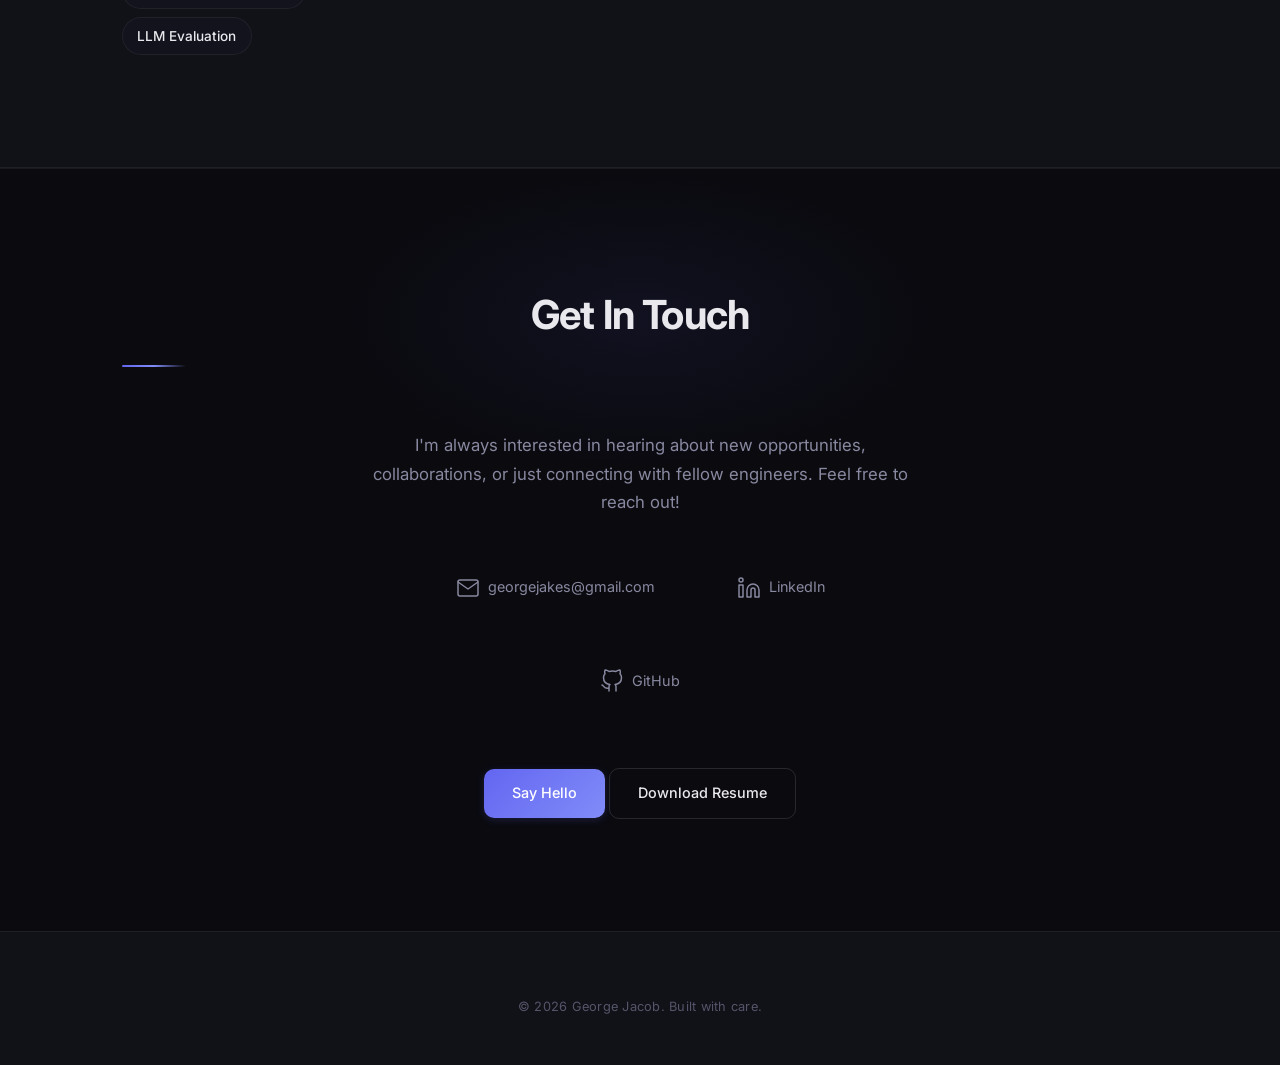
==== commit caaf3d71: "Remove the customer-empathy program from the experience bullet Co-Authored-By: Claude Opus 5.5 <nore" ====
--- a/index.html
+++ b/index.html
@@ -286,7 +286,7 @@
             <ul class="exp-card__list">
               <li>Authored Faire's company-wide AI engineering-productivity strategy — a build/wrap/buy investment framework and capability roadmap composing vendor AI tools with internal systems</li>
               <li>Architected and own an in-house autonomous coding-agent platform (publicly cited as "Samurai"), then set the build-vs-buy strategy to migrate onto maturing vendor tooling</li>
-              <li>Manage the Agentic Foundations pod (previously Code Authoring), a team of six direct reports — designed a rotational co-ownership model to reduce single-owner risk and a customer-empathy program pairing engineers with their tooling's users</li>
+              <li>Manage the Agentic Foundations pod (previously Code Authoring), a team of six direct reports — designed a rotational co-ownership model to reduce single-owner risk</li>
               <li>Led a cross-vendor AI-spend governance program (tiered approvals, identity-based spend limits, burn alerting) and shipped the supporting IAM configuration</li>
             </ul>
           </div>
